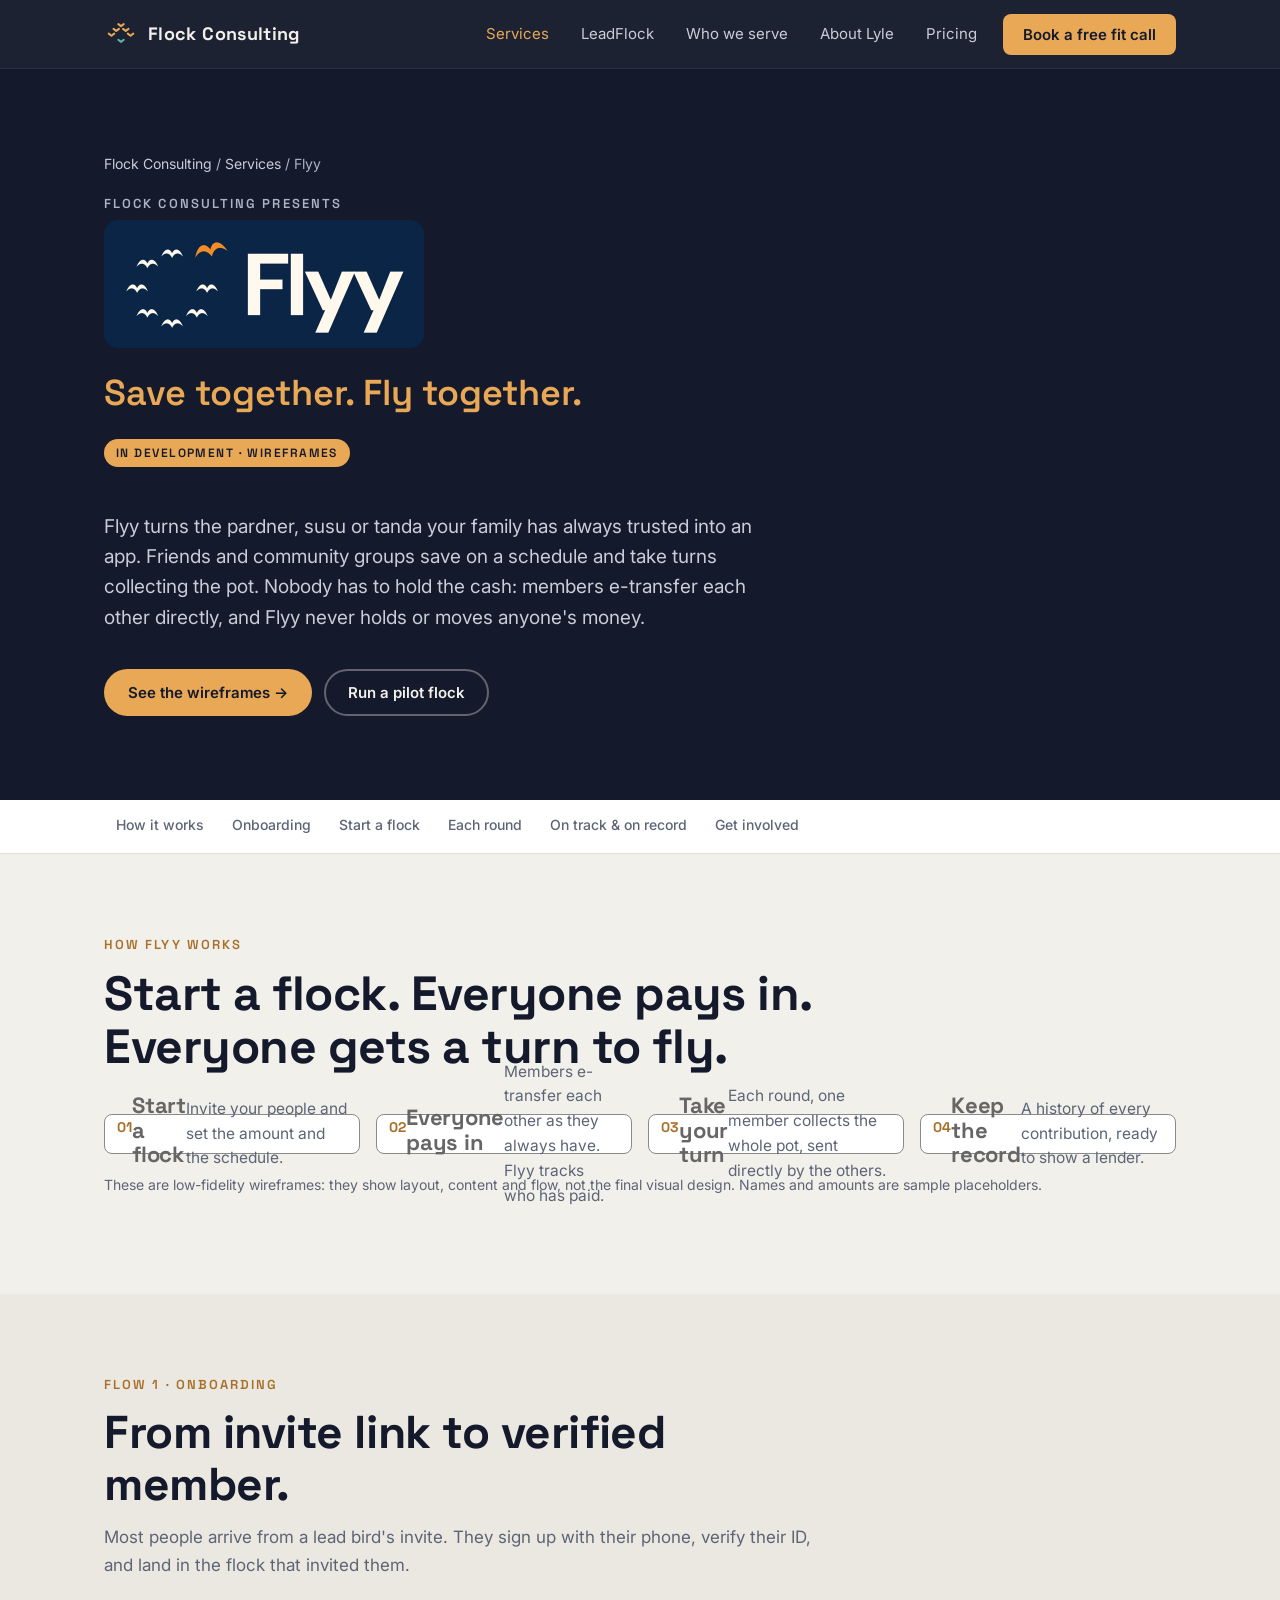
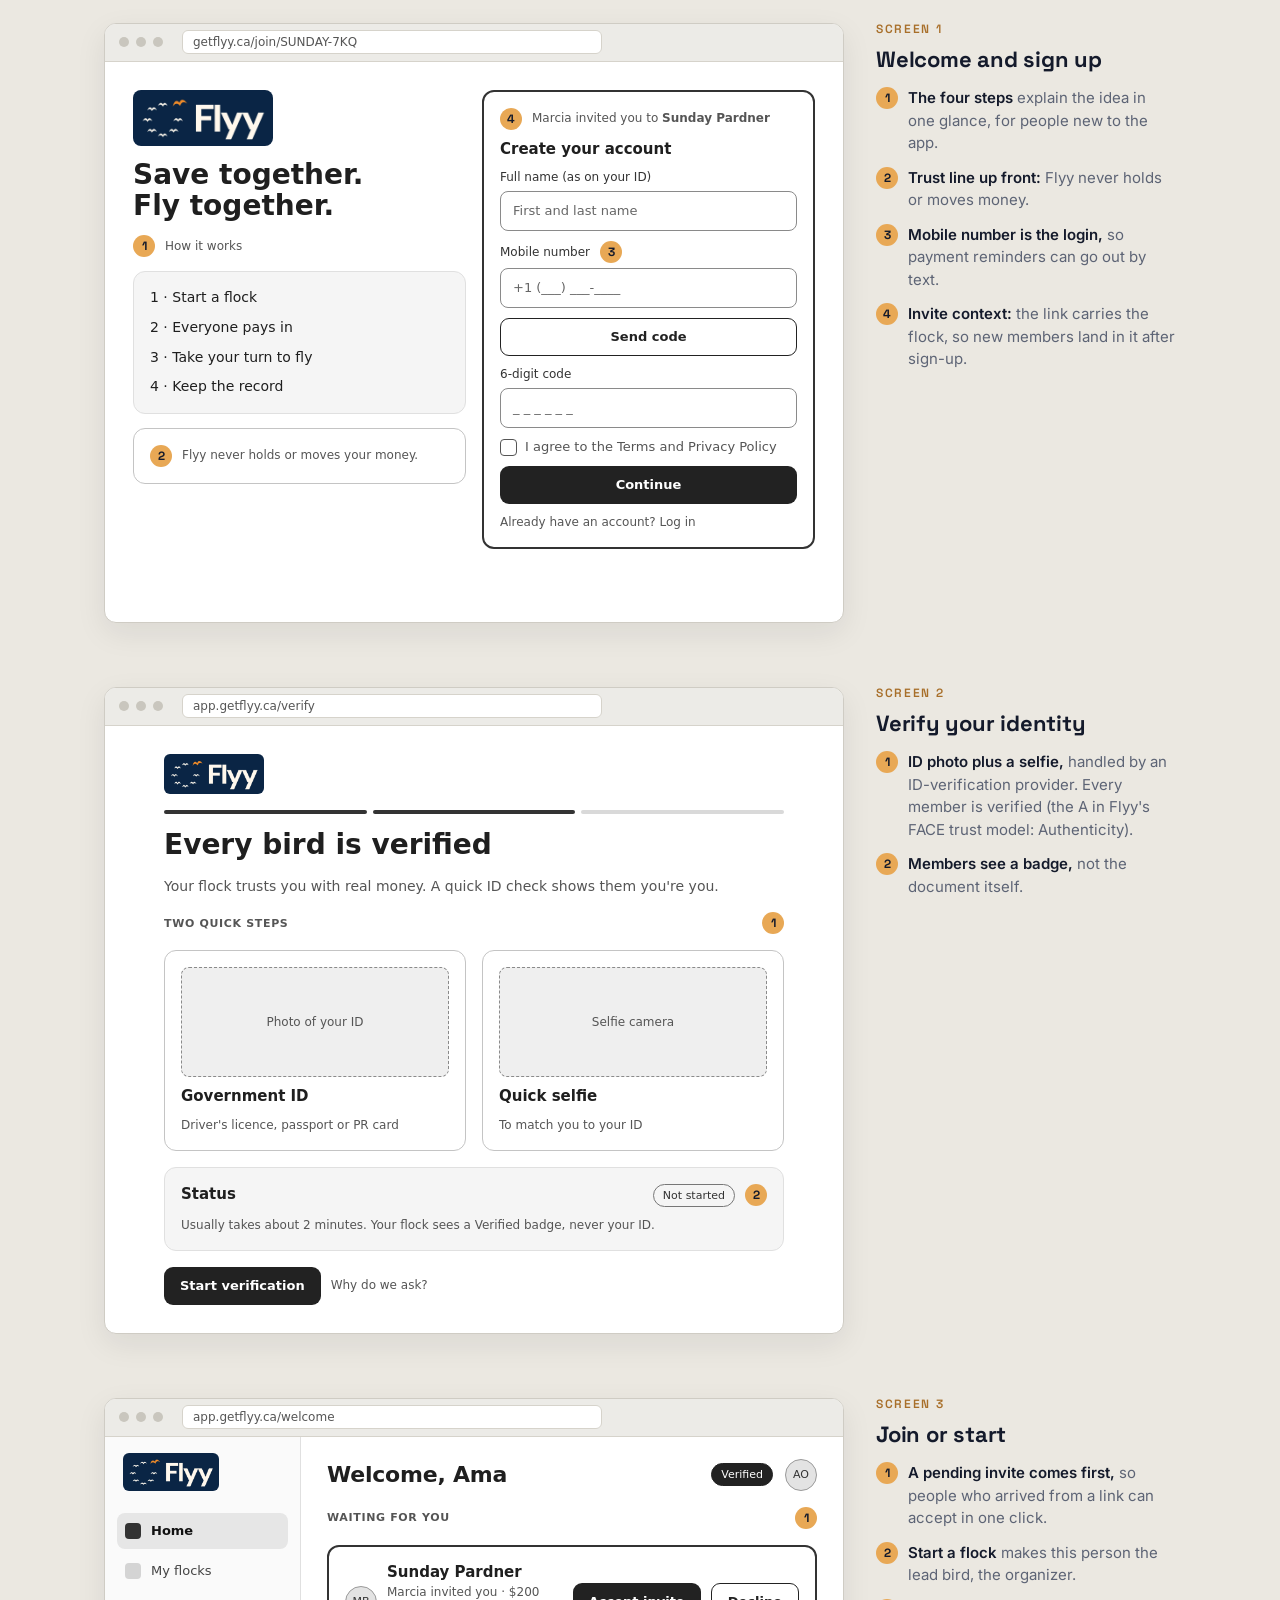
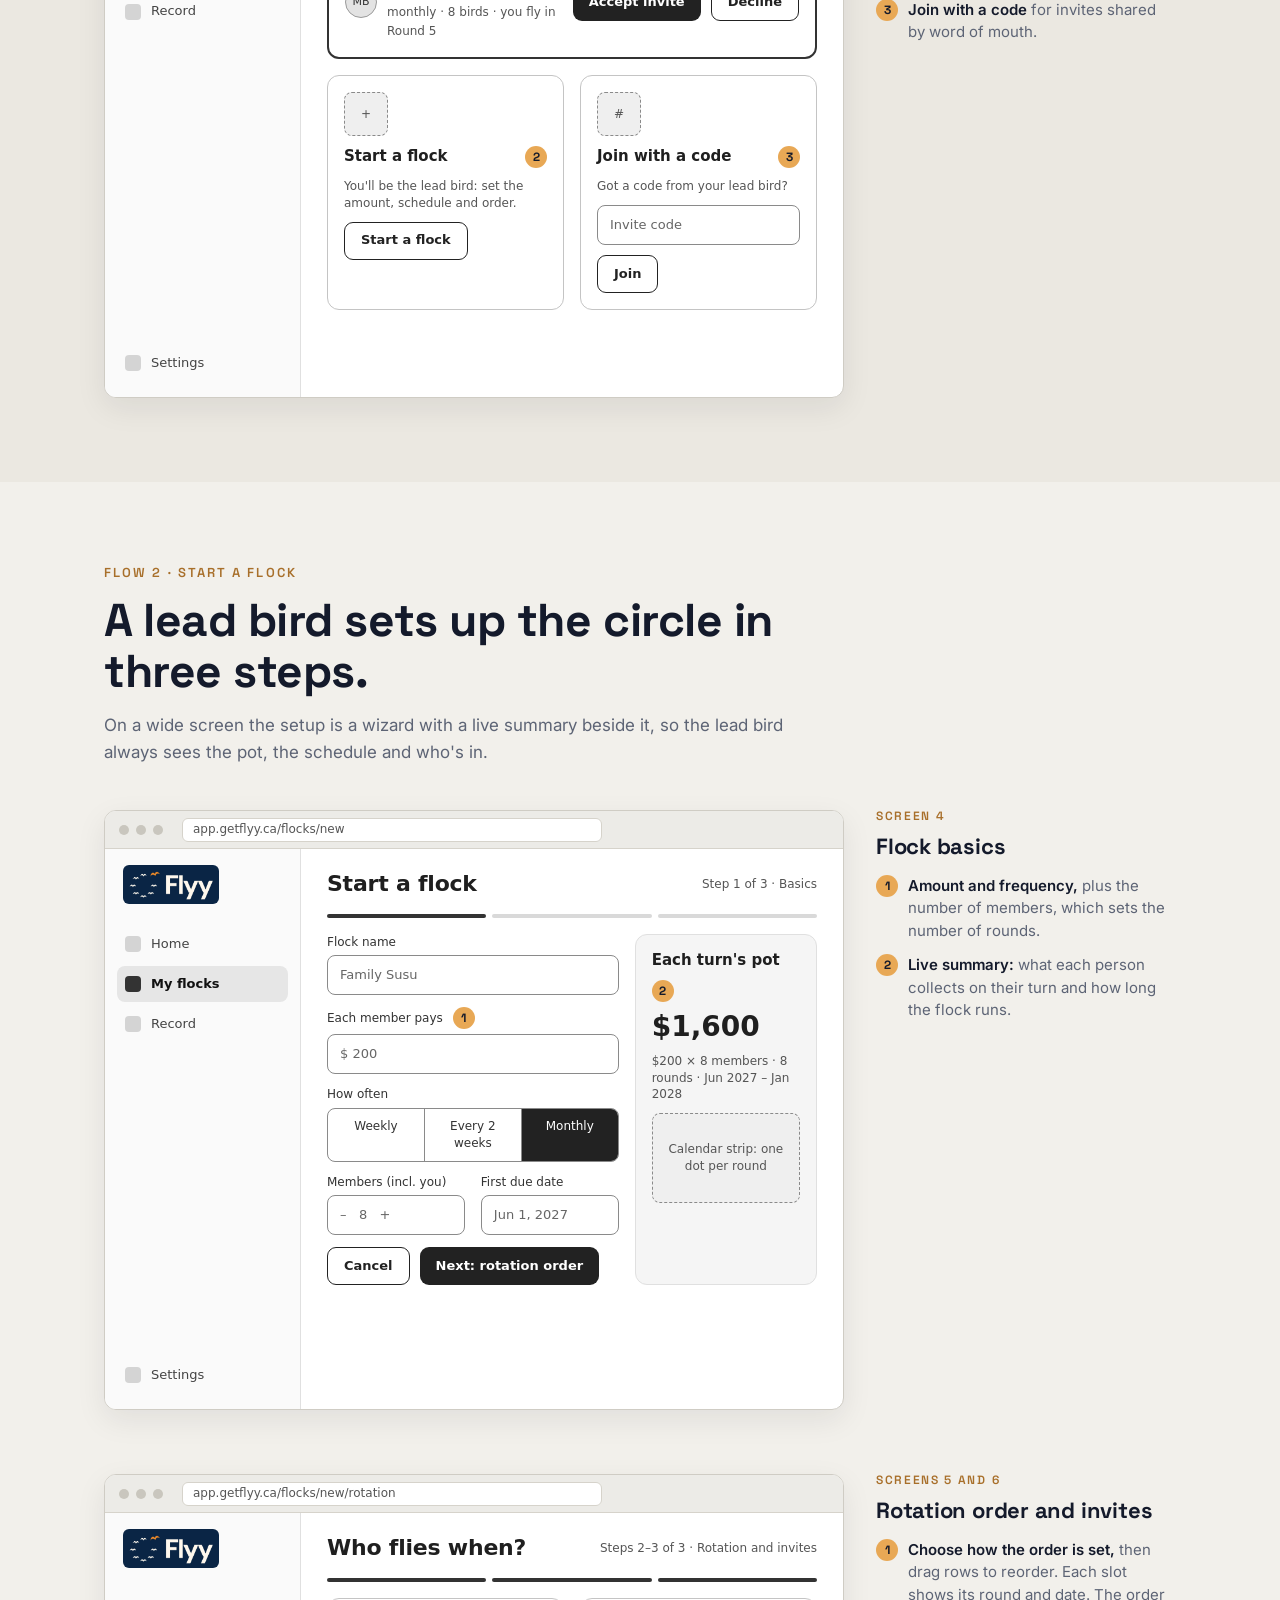
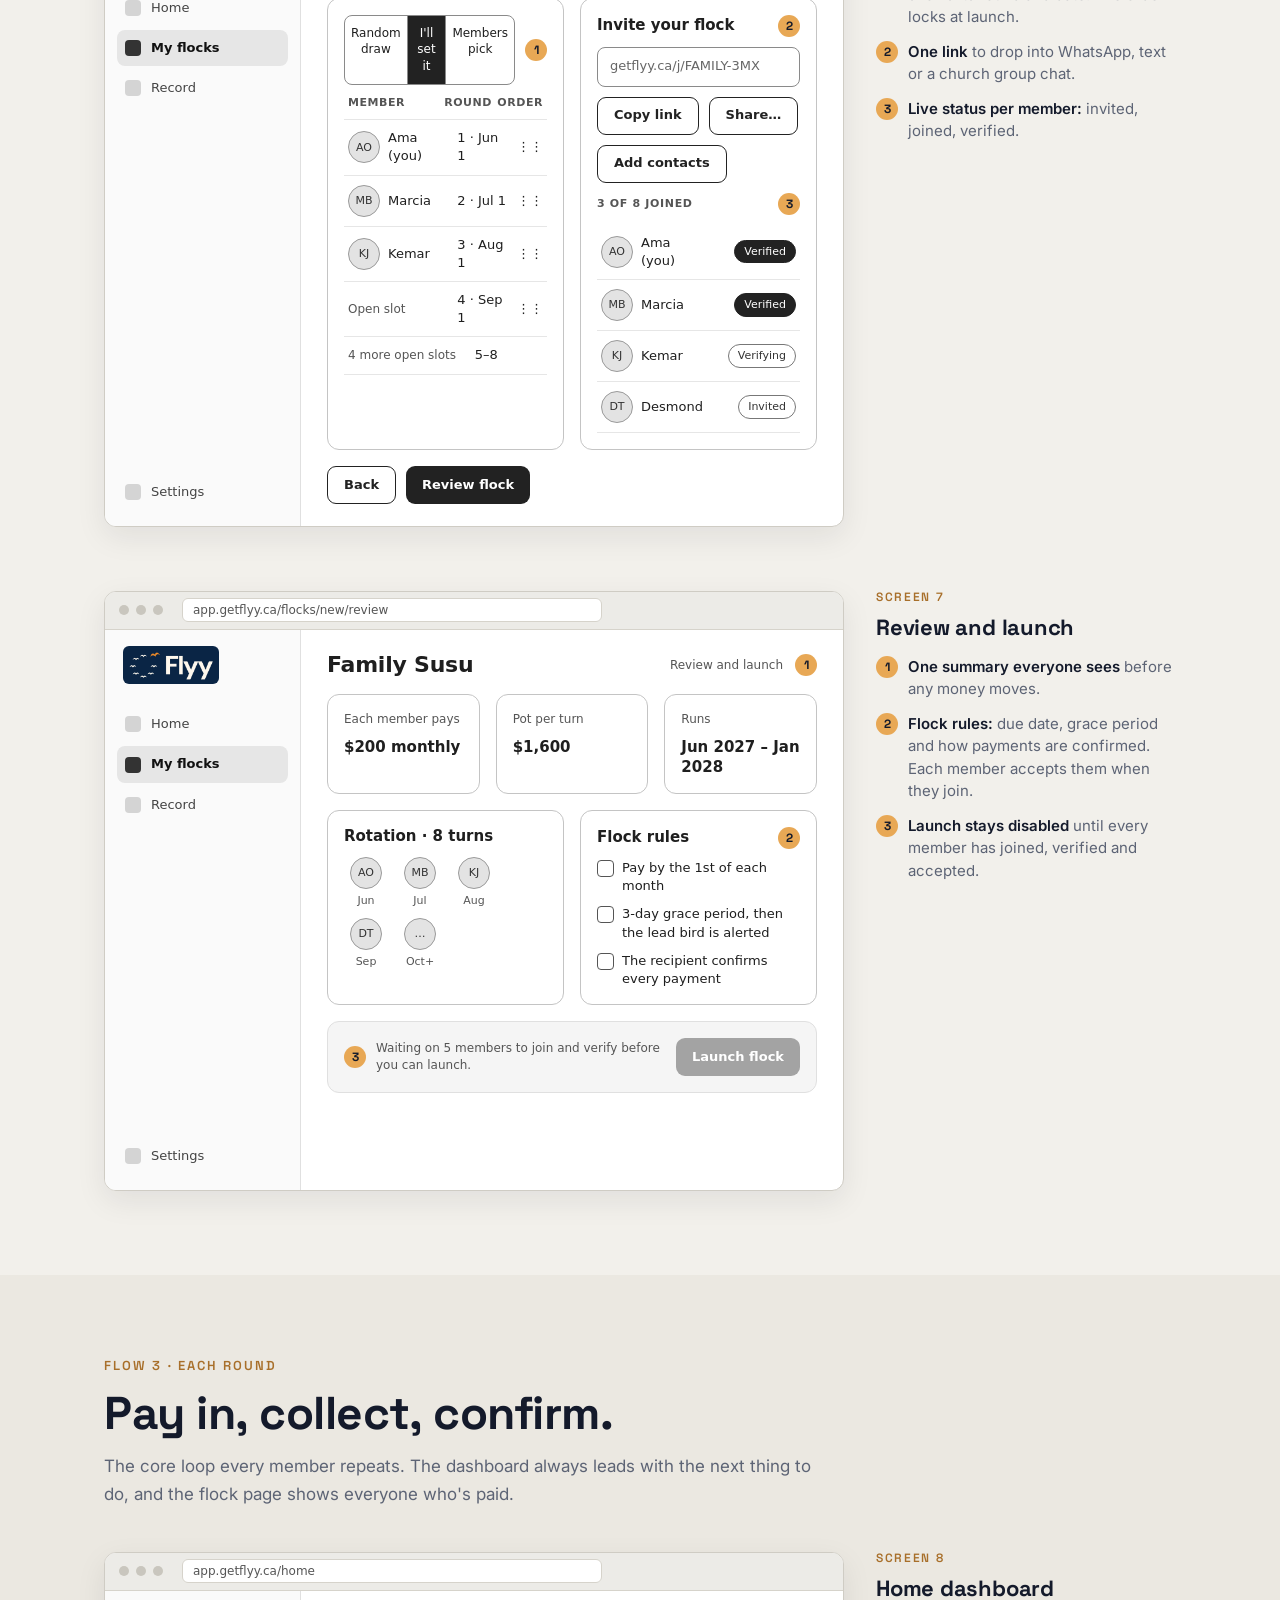
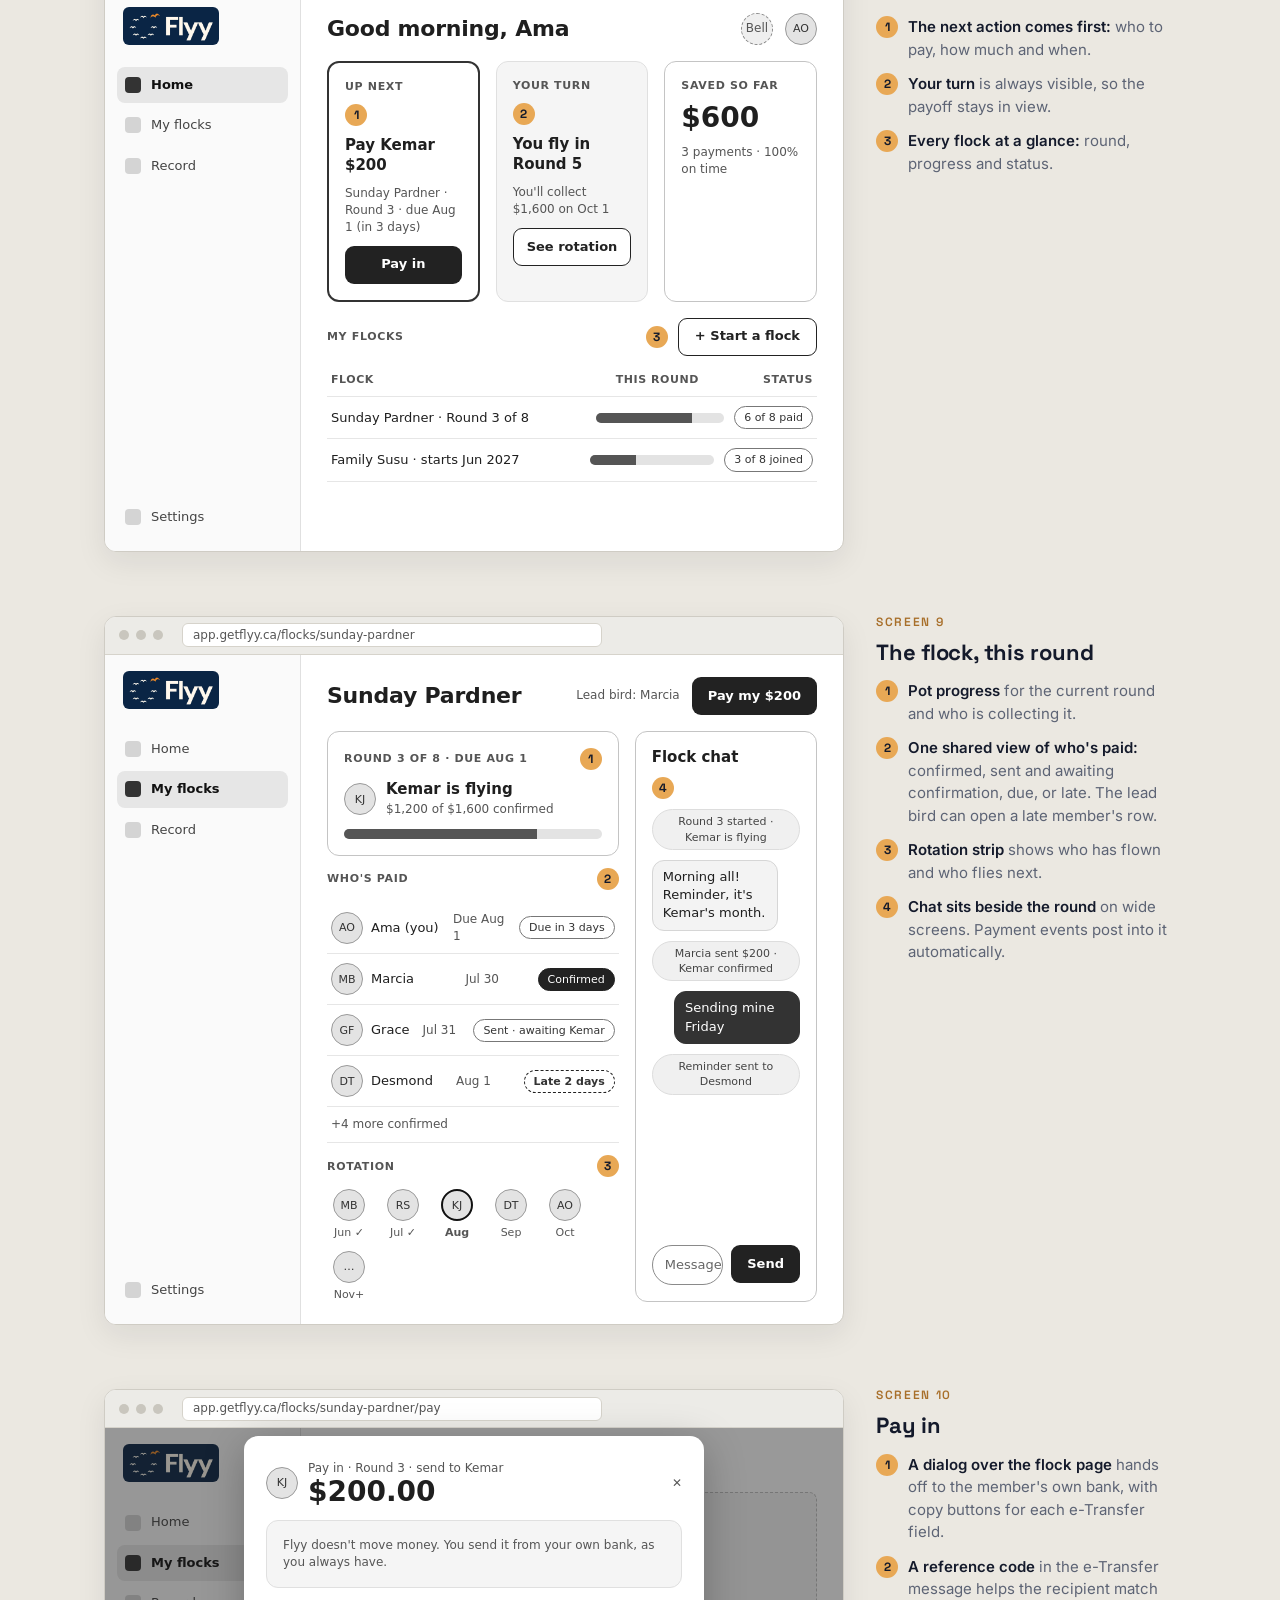
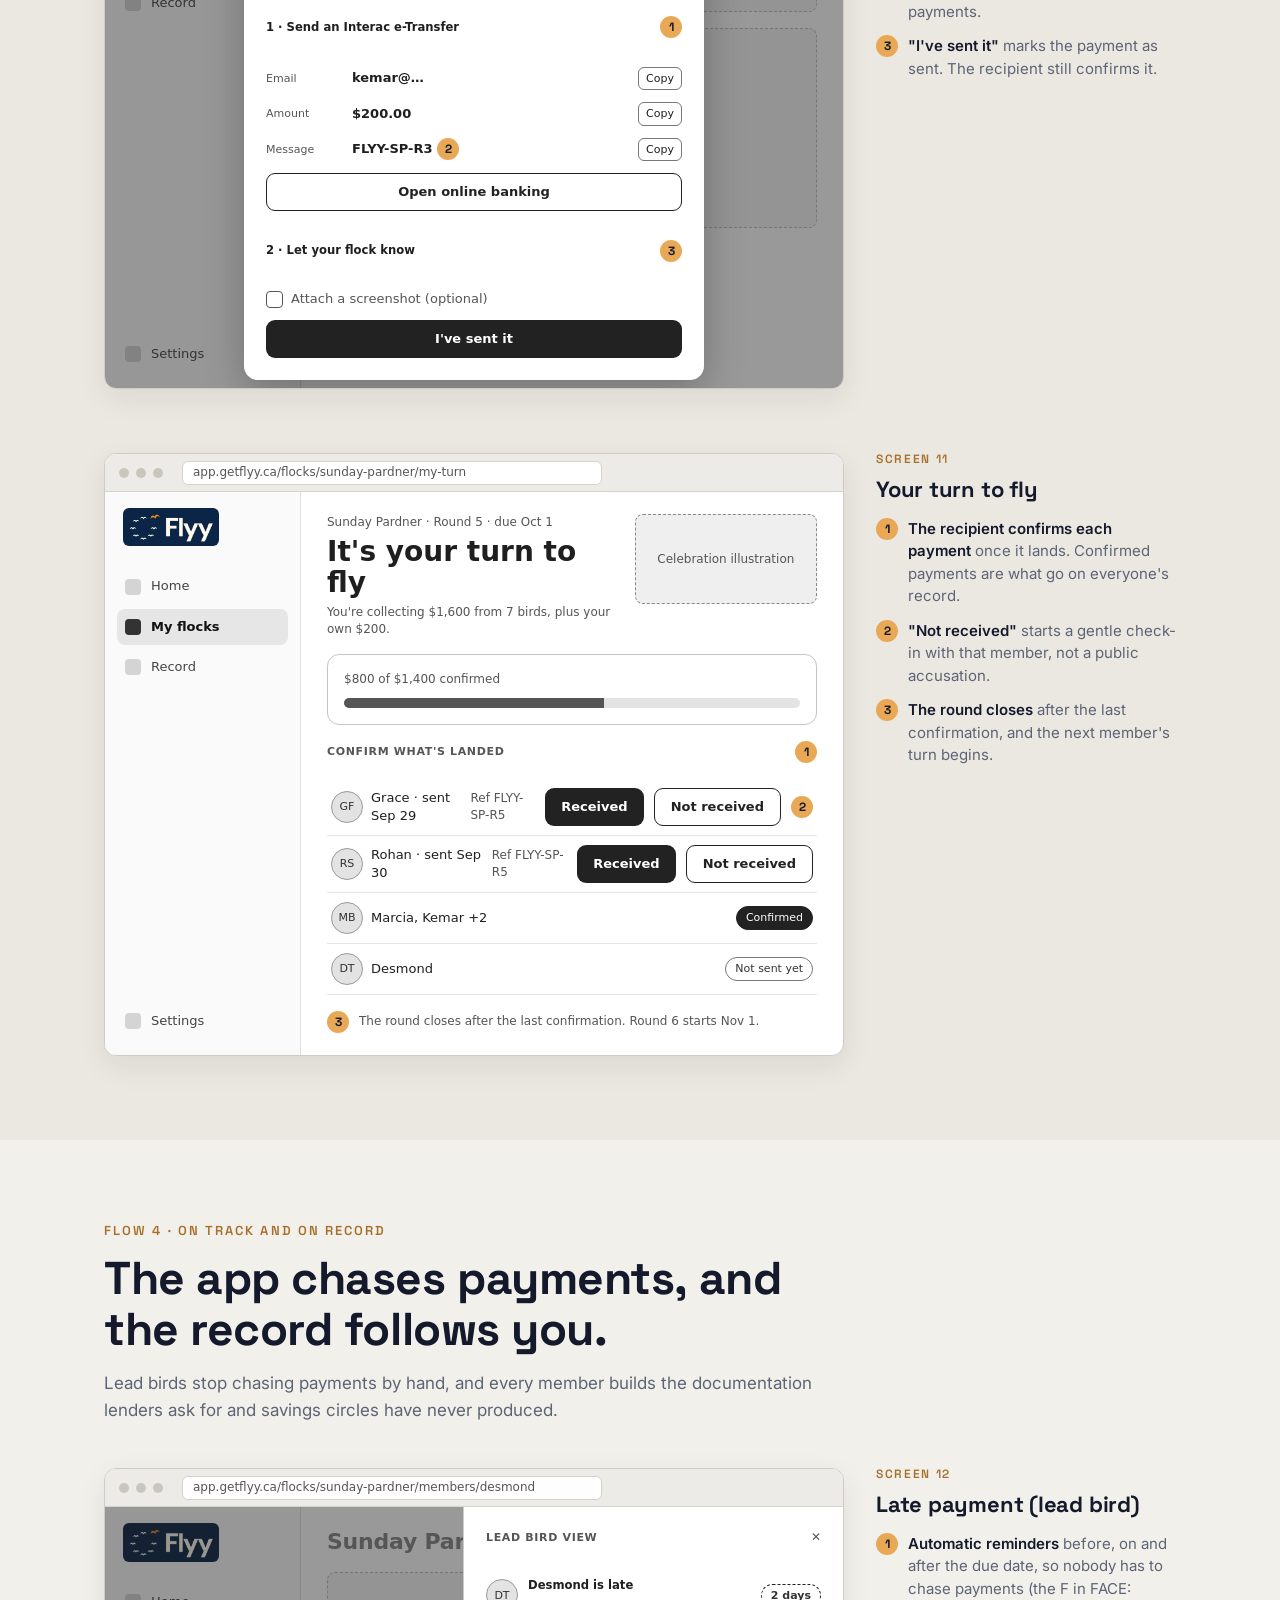
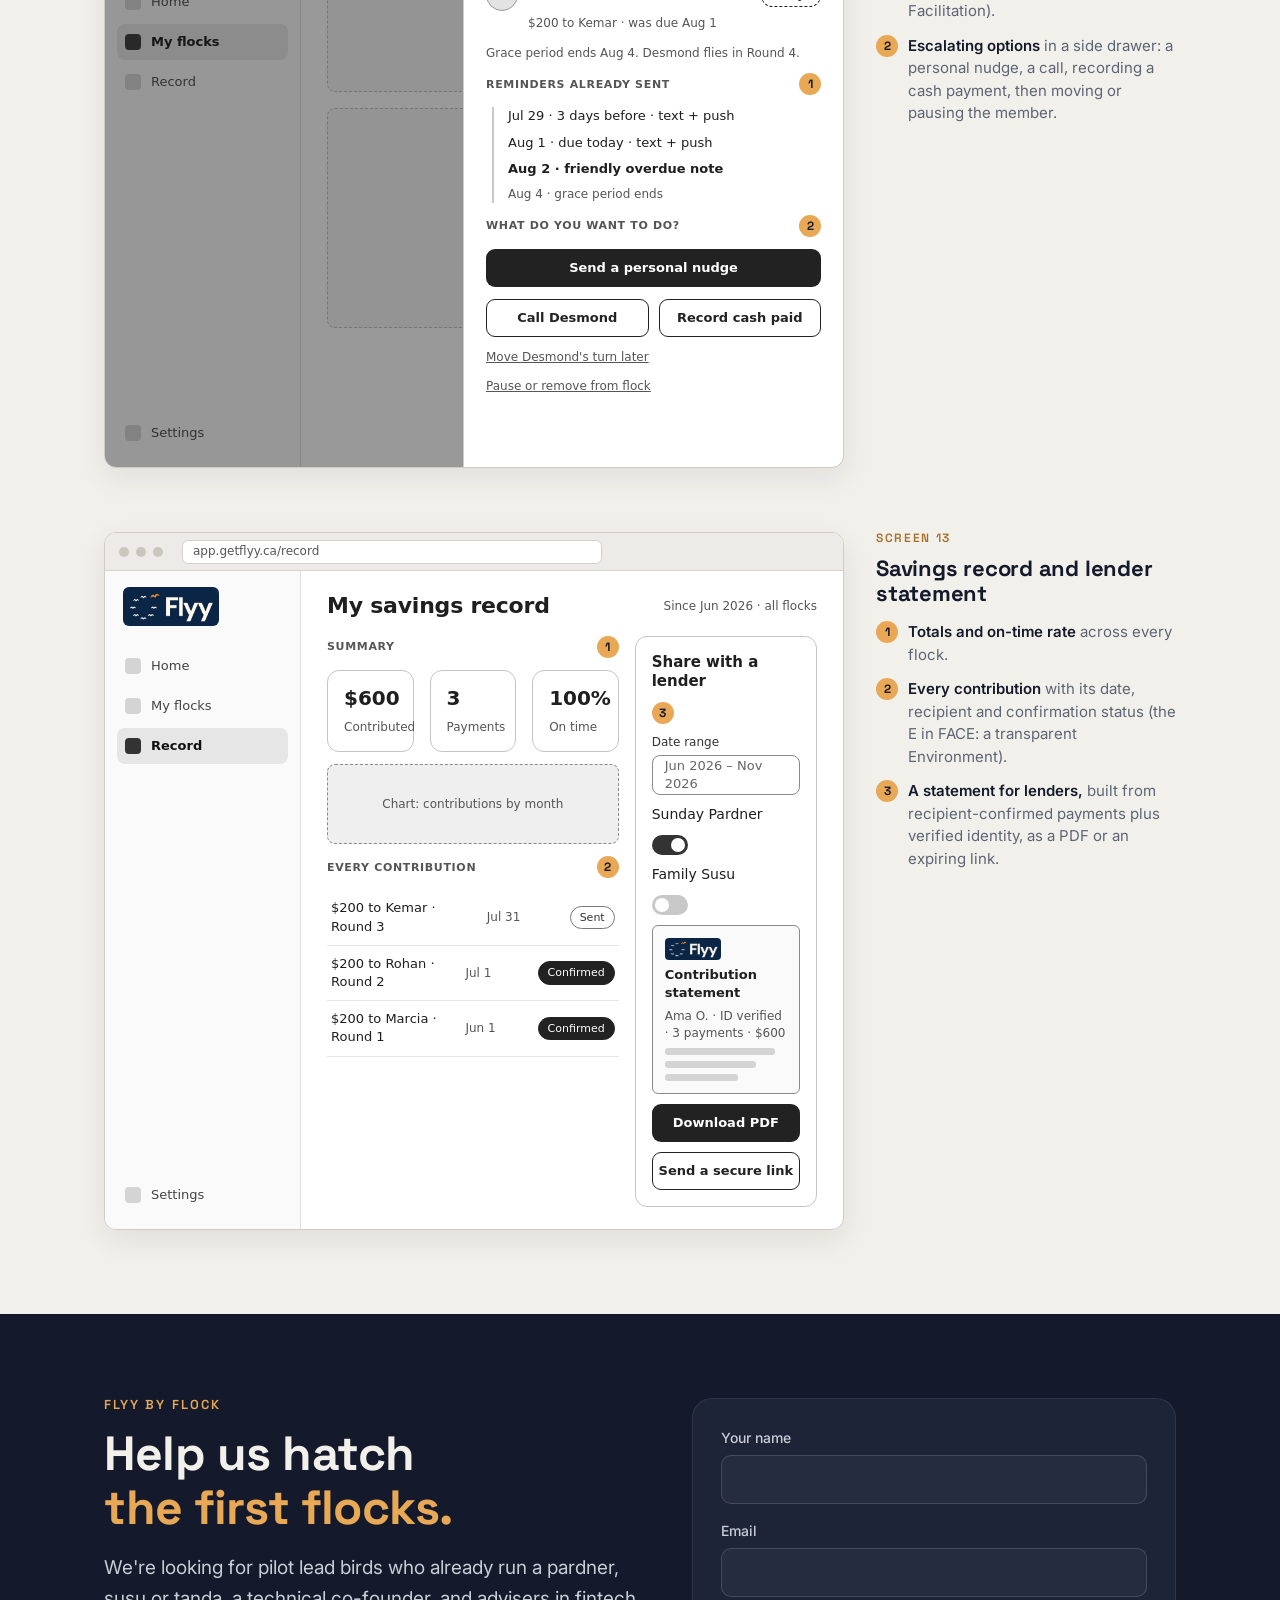
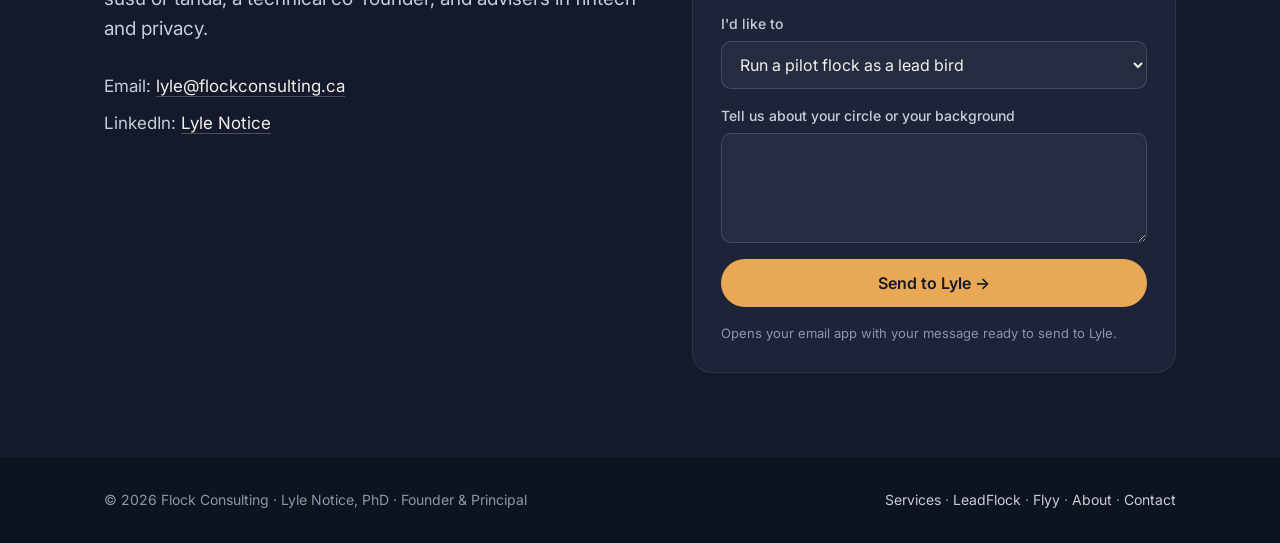
==== flyy.html @ f85ca098 "Add Flyy app wireframes page under Services New flyy.html shows low-fidelity web app wireframes for " ====
<!doctype html>
<html lang="en">
<head>
<meta charset="utf-8">
<meta name="viewport" content="width=device-width, initial-scale=1">
<title>Flyy app wireframes — Save together. Fly together. | Flock Consulting</title>
<meta name="description" content="Low-fidelity web app wireframes for Flyy, a Flock Consulting product in development that turns the pardner, susu or tanda your family already trusts into an app.">
<link rel="preconnect" href="https://fonts.googleapis.com">
<link rel="preconnect" href="https://fonts.gstatic.com" crossorigin>
<link href="https://fonts.googleapis.com/css2?family=Space+Grotesk:wght@500;600;700&family=Inter:wght@400;500;600&display=swap" rel="stylesheet">
<link rel="icon" href="data:image/svg+xml,%3Csvg xmlns='http://www.w3.org/2000/svg' viewBox='0 0 100 80'%3E%3Crect width='100' height='80' rx='14' fill='%23141a2b'/%3E%3Cg fill='none' stroke-width='7' stroke-linecap='round' stroke-linejoin='round'%3E%3Cg stroke='%23e8a855'%3E%3Cpath d='M44 14l6 5 6-5M32 27l6 5 6-5M56 27l6 5 6-5M20 40l6 5 6-5M68 40l6 5 6-5'/%3E%3C/g%3E%3Cpath stroke='%235bb5a8' d='M44 56l6 5 6-5'/%3E%3C/g%3E%3C/svg%3E">
<link rel="stylesheet" href="styles.css">
<link rel="stylesheet" href="flyy.css">
<style>html{scroll-padding-top:122px}</style>
</head>
<body class="lf">
<a class="skip" href="#main">Skip to content</a>

<svg width="0" height="0" style="position:absolute" aria-hidden="true">
  <symbol id="flock" viewBox="0 0 100 70">
    <g fill="none" stroke-width="6" stroke-linecap="round" stroke-linejoin="round">
      <path stroke="#e8a855" d="M42 6l8 6 8-6M28 20l8 6 8-6M56 20l8 6 8-6M14 34l8 6 8-6M70 34l8 6 8-6"/>
      <path stroke="#5bb5a8" d="M42 52l8 6 8-6"/>
    </g>
  </symbol>
</svg>

<header>
  <nav class="wrap nav" aria-label="Main">
    <a class="brand" href="index.html"><svg width="34" height="24"><use href="#flock"/></svg>Flock Consulting</a>
    <button class="menu-btn" aria-expanded="false" aria-controls="menu" aria-label="Open menu">
      <svg width="26" height="26" viewBox="0 0 24 24" fill="none" stroke="currentColor" stroke-width="2" stroke-linecap="round"><path d="M4 7h16M4 12h16M4 17h16"/></svg>
    </button>
    <ul id="menu">
      <li><a class="current" href="index.html#services">Services</a></li>
      <li><a href="leadflock.html">LeadFlock</a></li>
      <li><a href="index.html#who">Who we serve</a></li>
      <li><a href="index.html#about">About Lyle</a></li>
      <li><a href="index.html#start">Pricing</a></li>
      <li><a class="btn btn-amber" href="#contact">Book a free fit call</a></li>
    </ul>
  </nav>
</header>

<main id="main">
<!-- HERO -->
<section class="hero dark" id="top">
  <div class="wrap">
    <div class="crumb"><a href="index.html">Flock Consulting</a> / <a href="index.html#services">Services</a> / Flyy</div>
    <div class="presents">Flock Consulting presents</div>
    <h1><img class="flyy-logo" src="flyy-logo.png" width="640" height="256" alt="Flyy"></h1>
    <p class="sub">Save together. Fly together.</p>
    <span class="wip">In development · wireframes</span>
    <p class="lead">Flyy turns the pardner, susu or tanda your family has always trusted into an app. Friends and community groups save on a schedule and take turns collecting the pot. Nobody has to hold the cash: members e-transfer each other directly, and Flyy never holds or moves anyone's money.</p>
    <div class="ctas">
      <a class="btn btn-amber" href="#onboarding">See the wireframes →</a>
      <a class="btn btn-ghost" href="#contact">Run a pilot flock</a>
    </div>
  </div>
</section>

<nav class="subnav" aria-label="On this page">
  <ul>
    <li><a href="#how">How it works</a></li>
    <li><a href="#onboarding">Onboarding</a></li>
    <li><a href="#start-flock">Start a flock</a></li>
    <li><a href="#round">Each round</a></li>
    <li><a href="#record">On track &amp; on record</a></li>
    <li><a href="#contact">Get involved</a></li>
  </ul>
</nav>

<!-- HOW IT WORKS -->
<section id="how">
  <div class="wrap">
    <div class="eyebrow">How Flyy works</div>
    <h2>Start a flock. Everyone pays in. Everyone gets a turn to fly.</h2>
    <div class="steps4">
      <div class="step4 reveal"><div class="n">01</div><h3>Start a flock</h3><p>Invite your people and set the amount and the schedule.</p></div>
      <div class="step4 reveal"><div class="n">02</div><h3>Everyone pays in</h3><p>Members e-transfer each other as they always have. Flyy tracks who has paid.</p></div>
      <div class="step4 reveal"><div class="n">03</div><h3>Take your turn</h3><p>Each round, one member collects the whole pot, sent directly by the others.</p></div>
      <div class="step4 reveal"><div class="n">04</div><h3>Keep the record</h3><p>A history of every contribution, ready to show a lender.</p></div>
    </div>
    <p class="source">These are low-fidelity wireframes: they show layout, content and flow, not the final visual design. Names and amounts are sample placeholders.</p>
  </div>
</section>

<!-- 1 ONBOARDING -->
<section id="onboarding" class="alt">
  <div class="wrap">
    <div class="flow-intro"><div class="eyebrow">Flow 1 · Onboarding</div><h2>From invite link to verified member.</h2><p>Most people arrive from a lead bird's invite. They sign up with their phone, verify their ID, and land in the flock that invited them.</p></div>

    <figure class="shot">
      <div class="wf" role="img" aria-label="Wireframe: welcome and sign-up page">
        <div class="wf-bar"><i></i><i></i><i></i><span class="wf-url">getflyy.ca/join/SUNDAY-7KQ</span></div>
        <div class="solo">
          <div class="cols">
            <div style="display:flex;flex-direction:column;gap:14px">
              <img src="flyy-logo.png" width="140" height="56" alt="" style="width:140px;height:auto;border-radius:8px">
              <div class="big">Save together.<br>Fly together.</div>
              <div class="row"><span class="m">1</span><span class="s">How it works</span></div>
              <div class="box soft"><span>1 · Start a flock</span><span>2 · Everyone pays in</span><span>3 · Take your turn to fly</span><span>4 · Keep the record</span></div>
              <div class="row box" style="flex-direction:row"><span class="m">2</span><span class="s grow">Flyy never holds or moves your money.</span></div>
            </div>
            <div class="box strong">
              <div class="row"><span class="m">4</span><span class="s grow">Marcia invited you to <b>Sunday Pardner</b></span></div>
              <h5>Create your account</h5>
              <label class="fld">Full name (as on your ID)<span class="in">First and last name</span></label>
              <label class="fld"><span class="row">Mobile number <span class="m">3</span></span><span class="in">+1 (___) ___-____</span></label>
              <span class="b2">Send code</span>
              <label class="fld">6-digit code<span class="in">_ _ _ _ _ _</span></label>
              <span class="ck s">I agree to the Terms and Privacy Policy</span>
              <span class="b1">Continue</span>
              <span class="s">Already have an account? Log in</span>
            </div>
          </div>
        </div>
      </div>
      <figcaption>
        <span class="stag">Screen 1</span><h3>Welcome and sign up</h3>
        <ol>
          <li><span class="m">1</span><span><b>The four steps</b> explain the idea in one glance, for people new to the app.</span></li>
          <li><span class="m">2</span><span><b>Trust line up front:</b> Flyy never holds or moves money.</span></li>
          <li><span class="m">3</span><span><b>Mobile number is the login,</b> so payment reminders can go out by text.</span></li>
          <li><span class="m">4</span><span><b>Invite context:</b> the link carries the flock, so new members land in it after sign-up.</span></li>
        </ol>
      </figcaption>
    </figure>

    <figure class="shot">
      <div class="wf" role="img" aria-label="Wireframe: identity verification page">
        <div class="wf-bar"><i></i><i></i><i></i><span class="wf-url">app.getflyy.ca/verify</span></div>
        <div class="solo" style="display:flex;justify-content:center">
          <div style="width:100%;max-width:620px;display:flex;flex-direction:column;gap:16px">
            <img src="flyy-logo.png" width="100" height="40" alt="" style="width:100px;height:auto;border-radius:6px">
            <div class="wsteps"><i class="on"></i><i class="on"></i><i></i></div>
            <div class="big">Every bird is verified</div>
            <p class="s" style="margin:0;font-size:14px">Your flock trusts you with real money. A quick ID check shows them you're you.</p>
            <div class="row"><span class="lbl grow">Two quick steps</span><span class="m">1</span></div>
            <div class="cols">
              <div class="box"><div class="ph" style="height:110px">Photo of your ID</div><h5>Government ID</h5><span class="s">Driver's licence, passport or PR card</span></div>
              <div class="box"><div class="ph" style="height:110px">Selfie camera</div><h5>Quick selfie</h5><span class="s">To match you to your ID</span></div>
            </div>
            <div class="box soft"><div class="row"><h5 class="grow">Status</h5><span class="chip">Not started</span><span class="m">2</span></div><span class="s">Usually takes about 2 minutes. Your flock sees a Verified badge, never your ID.</span></div>
            <div class="row"><span class="b1">Start verification</span><span class="s">Why do we ask?</span></div>
          </div>
        </div>
      </div>
      <figcaption>
        <span class="stag">Screen 2</span><h3>Verify your identity</h3>
        <ol>
          <li><span class="m">1</span><span><b>ID photo plus a selfie,</b> handled by an ID-verification provider. Every member is verified (the A in Flyy's FACE trust model: Authenticity).</span></li>
          <li><span class="m">2</span><span><b>Members see a badge,</b> not the document itself.</span></li>
        </ol>
      </figcaption>
    </figure>

    <figure class="shot">
      <div class="wf" role="img" aria-label="Wireframe: join or start a flock page">
        <div class="wf-bar"><i></i><i></i><i></i><span class="wf-url">app.getflyy.ca/welcome</span></div>
        <div class="app">
          <div class="side"><img src="flyy-logo.png" width="96" height="38" alt=""><span class="on">Home</span><span>My flocks</span><span>Record</span><span class="sp"></span><span>Settings</span></div>
          <div class="main">
            <div class="top"><h4>Welcome, Ama</h4><span class="chip on">Verified</span><span class="av">AO</span></div>
            <div class="row"><span class="lbl grow">Waiting for you</span><span class="m">1</span></div>
            <div class="box strong"><div class="row"><span class="av">MB</span><div class="grow"><h5>Sunday Pardner</h5><span class="s">Marcia invited you · $200 monthly · 8 birds · you fly in Round 5</span></div><span class="b1">Accept invite</span><span class="b2">Decline</span></div></div>
            <div class="cols">
              <div class="box"><div class="row"><div class="ph" style="width:44px;height:44px">+</div><h5 class="grow">Start a flock</h5><span class="m">2</span></div><span class="s">You'll be the lead bird: set the amount, schedule and order.</span><span class="b2" style="align-self:flex-start">Start a flock</span></div>
              <div class="box"><div class="row"><div class="ph" style="width:44px;height:44px">#</div><h5 class="grow">Join with a code</h5><span class="m">3</span></div><span class="s">Got a code from your lead bird?</span><div class="row"><span class="in grow">Invite code</span><span class="b2">Join</span></div></div>
            </div>
          </div>
        </div>
      </div>
      <figcaption>
        <span class="stag">Screen 3</span><h3>Join or start</h3>
        <ol>
          <li><span class="m">1</span><span><b>A pending invite comes first,</b> so people who arrived from a link can accept in one click.</span></li>
          <li><span class="m">2</span><span><b>Start a flock</b> makes this person the lead bird, the organizer.</span></li>
          <li><span class="m">3</span><span><b>Join with a code</b> for invites shared by word of mouth.</span></li>
        </ol>
      </figcaption>
    </figure>
  </div>
</section>

<!-- 2 START A FLOCK -->
<section id="start-flock">
  <div class="wrap">
    <div class="flow-intro"><div class="eyebrow">Flow 2 · Start a flock</div><h2>A lead bird sets up the circle in three steps.</h2><p>On a wide screen the setup is a wizard with a live summary beside it, so the lead bird always sees the pot, the schedule and who's in.</p></div>

    <figure class="shot">
      <div class="wf" role="img" aria-label="Wireframe: create a flock, step 1 basics">
        <div class="wf-bar"><i></i><i></i><i></i><span class="wf-url">app.getflyy.ca/flocks/new</span></div>
        <div class="app">
          <div class="side"><img src="flyy-logo.png" width="96" height="38" alt=""><span>Home</span><span class="on">My flocks</span><span>Record</span><span class="sp"></span><span>Settings</span></div>
          <div class="main">
            <div class="top"><h4>Start a flock</h4><span class="s">Step 1 of 3 · Basics</span></div>
            <div class="wsteps"><i class="on"></i><i></i><i></i></div>
            <div class="cols wide">
              <div style="display:flex;flex-direction:column;gap:12px">
                <label class="fld">Flock name<span class="in">Family Susu</span></label>
                <label class="fld"><span class="row">Each member pays <span class="m">1</span></span><span class="in">$ 200</span></label>
                <div class="fld">How often<div class="seg"><span>Weekly</span><span>Every 2 weeks</span><span class="on">Monthly</span></div></div>
                <div class="cols"><div class="fld">Members (incl. you)<span class="in">–&nbsp;&nbsp;&nbsp;8&nbsp;&nbsp;&nbsp;+</span></div><label class="fld">First due date<span class="in">Jun 1, 2027</span></label></div>
                <div class="row"><span class="b2">Cancel</span><span class="b1">Next: rotation order</span></div>
              </div>
              <div class="box soft">
                <div class="row"><h5 class="grow">Each turn's pot</h5><span class="m">2</span></div>
                <div class="big">$1,600</div>
                <span class="s">$200 × 8 members · 8 rounds · Jun 2027 – Jan 2028</span>
                <div class="ph" style="height:90px">Calendar strip: one dot per round</div>
              </div>
            </div>
          </div>
        </div>
      </div>
      <figcaption>
        <span class="stag">Screen 4</span><h3>Flock basics</h3>
        <ol>
          <li><span class="m">1</span><span><b>Amount and frequency,</b> plus the number of members, which sets the number of rounds.</span></li>
          <li><span class="m">2</span><span><b>Live summary:</b> what each person collects on their turn and how long the flock runs.</span></li>
        </ol>
      </figcaption>
    </figure>

    <figure class="shot">
      <div class="wf" role="img" aria-label="Wireframe: rotation order and invites, steps 2 and 3">
        <div class="wf-bar"><i></i><i></i><i></i><span class="wf-url">app.getflyy.ca/flocks/new/rotation</span></div>
        <div class="app">
          <div class="side"><img src="flyy-logo.png" width="96" height="38" alt=""><span>Home</span><span class="on">My flocks</span><span>Record</span><span class="sp"></span><span>Settings</span></div>
          <div class="main">
            <div class="top"><h4>Who flies when?</h4><span class="s">Steps 2–3 of 3 · Rotation and invites</span></div>
            <div class="wsteps"><i class="on"></i><i class="on"></i><i class="on"></i></div>
            <div class="cols">
              <div class="box">
                <div class="row"><div class="seg grow"><span>Random draw</span><span class="on">I'll set it</span><span>Members pick</span></div><span class="m">1</span></div>
                <div class="tbl">
                  <div class="tr h"><span>Member</span><span>Round</span><span>Order</span></div>
                  <div class="tr"><span><span class="av">AO</span>Ama (you)</span><span>1 · Jun 1</span><span>⋮⋮</span></div>
                  <div class="tr"><span><span class="av">MB</span>Marcia</span><span>2 · Jul 1</span><span>⋮⋮</span></div>
                  <div class="tr"><span><span class="av">KJ</span>Kemar</span><span>3 · Aug 1</span><span>⋮⋮</span></div>
                  <div class="tr"><span class="s">Open slot</span><span>4 · Sep 1</span><span>⋮⋮</span></div>
                  <div class="tr"><span class="s">4 more open slots</span><span>5–8</span><span></span></div>
                </div>
              </div>
              <div class="box">
                <div class="row"><h5 class="grow">Invite your flock</h5><span class="m">2</span></div>
                <span class="in">getflyy.ca/j/FAMILY-3MX</span>
                <div class="row"><span class="b2">Copy link</span><span class="b2">Share…</span><span class="b2">Add contacts</span></div>
                <div class="row"><span class="lbl grow">3 of 8 joined</span><span class="m">3</span></div>
                <div class="tbl">
                  <div class="tr"><span><span class="av">AO</span>Ama (you)</span><span></span><span class="chip on">Verified</span></div>
                  <div class="tr"><span><span class="av">MB</span>Marcia</span><span></span><span class="chip on">Verified</span></div>
                  <div class="tr"><span><span class="av">KJ</span>Kemar</span><span></span><span class="chip">Verifying</span></div>
                  <div class="tr"><span><span class="av">DT</span>Desmond</span><span></span><span class="chip">Invited</span></div>
                </div>
              </div>
            </div>
            <div class="row"><span class="b2">Back</span><span class="b1">Review flock</span></div>
          </div>
        </div>
      </div>
      <figcaption>
        <span class="stag">Screens 5 and 6</span><h3>Rotation order and invites</h3>
        <ol>
          <li><span class="m">1</span><span><b>Choose how the order is set,</b> then drag rows to reorder. Each slot shows its round and date. The order locks at launch.</span></li>
          <li><span class="m">2</span><span><b>One link</b> to drop into WhatsApp, text or a church group chat.</span></li>
          <li><span class="m">3</span><span><b>Live status per member:</b> invited, joined, verified.</span></li>
        </ol>
      </figcaption>
    </figure>

    <figure class="shot">
      <div class="wf" role="img" aria-label="Wireframe: review and launch the flock">
        <div class="wf-bar"><i></i><i></i><i></i><span class="wf-url">app.getflyy.ca/flocks/new/review</span></div>
        <div class="app">
          <div class="side"><img src="flyy-logo.png" width="96" height="38" alt=""><span>Home</span><span class="on">My flocks</span><span>Record</span><span class="sp"></span><span>Settings</span></div>
          <div class="main">
            <div class="top"><h4>Family Susu</h4><span class="s">Review and launch</span><span class="m">1</span></div>
            <div class="cols c3">
              <div class="box"><span class="s">Each member pays</span><h5>$200 monthly</h5></div>
              <div class="box"><span class="s">Pot per turn</span><h5>$1,600</h5></div>
              <div class="box"><span class="s">Runs</span><h5>Jun 2027 – Jan 2028</h5></div>
            </div>
            <div class="cols">
              <div class="box"><h5>Rotation · 8 turns</h5><div class="strip"><span><span class="av">AO</span>Jun</span><span><span class="av">MB</span>Jul</span><span><span class="av">KJ</span>Aug</span><span><span class="av">DT</span>Sep</span><span><span class="av">…</span>Oct+</span></div></div>
              <div class="box"><div class="row"><h5 class="grow">Flock rules</h5><span class="m">2</span></div><span class="ck">Pay by the 1st of each month</span><span class="ck">3-day grace period, then the lead bird is alerted</span><span class="ck">The recipient confirms every payment</span></div>
            </div>
            <div class="row box soft" style="flex-direction:row"><span class="m">3</span><span class="s grow">Waiting on 5 members to join and verify before you can launch.</span><span class="b1 off">Launch flock</span></div>
          </div>
        </div>
      </div>
      <figcaption>
        <span class="stag">Screen 7</span><h3>Review and launch</h3>
        <ol>
          <li><span class="m">1</span><span><b>One summary everyone sees</b> before any money moves.</span></li>
          <li><span class="m">2</span><span><b>Flock rules:</b> due date, grace period and how payments are confirmed. Each member accepts them when they join.</span></li>
          <li><span class="m">3</span><span><b>Launch stays disabled</b> until every member has joined, verified and accepted.</span></li>
        </ol>
      </figcaption>
    </figure>
  </div>
</section>

<!-- 3 EACH ROUND -->
<section id="round" class="alt">
  <div class="wrap">
    <div class="flow-intro"><div class="eyebrow">Flow 3 · Each round</div><h2>Pay in, collect, confirm.</h2><p>The core loop every member repeats. The dashboard always leads with the next thing to do, and the flock page shows everyone who's paid.</p></div>

    <figure class="shot">
      <div class="wf" role="img" aria-label="Wireframe: home dashboard">
        <div class="wf-bar"><i></i><i></i><i></i><span class="wf-url">app.getflyy.ca/home</span></div>
        <div class="app">
          <div class="side"><img src="flyy-logo.png" width="96" height="38" alt=""><span class="on">Home</span><span>My flocks</span><span>Record</span><span class="sp"></span><span>Settings</span></div>
          <div class="main">
            <div class="top"><h4>Good morning, Ama</h4><div class="ph" style="width:32px;height:32px;border-radius:50%;padding:0">Bell</div><span class="av">AO</span></div>
            <div class="cols c3">
              <div class="box strong"><div class="row"><span class="lbl grow">Up next</span><span class="m">1</span></div><h5>Pay Kemar $200</h5><span class="s">Sunday Pardner · Round 3 · due Aug 1 (in 3 days)</span><span class="b1">Pay in</span></div>
              <div class="box soft"><div class="row"><span class="lbl grow">Your turn</span><span class="m">2</span></div><h5>You fly in Round 5</h5><span class="s">You'll collect $1,600 on Oct 1</span><span class="b2">See rotation</span></div>
              <div class="box"><span class="lbl">Saved so far</span><div class="big">$600</div><span class="s">3 payments · 100% on time</span></div>
            </div>
            <div class="row"><span class="lbl grow">My flocks</span><span class="m">3</span><span class="b2">+ Start a flock</span></div>
            <div class="tbl">
              <div class="tr h"><span>Flock</span><span>This round</span><span>Status</span></div>
              <div class="tr"><span>Sunday Pardner · Round 3 of 8</span><span><span class="meter" style="display:block"><i style="width:75%"></i></span></span><span class="chip">6 of 8 paid</span></div>
              <div class="tr"><span>Family Susu · starts Jun 2027</span><span><span class="meter" style="display:block"><i style="width:37%"></i></span></span><span class="chip">3 of 8 joined</span></div>
            </div>
          </div>
        </div>
      </div>
      <figcaption>
        <span class="stag">Screen 8</span><h3>Home dashboard</h3>
        <ol>
          <li><span class="m">1</span><span><b>The next action comes first:</b> who to pay, how much and when.</span></li>
          <li><span class="m">2</span><span><b>Your turn</b> is always visible, so the payoff stays in view.</span></li>
          <li><span class="m">3</span><span><b>Every flock at a glance:</b> round, progress and status.</span></li>
        </ol>
      </figcaption>
    </figure>

    <figure class="shot">
      <div class="wf" role="img" aria-label="Wireframe: flock round page with who has paid and group chat">
        <div class="wf-bar"><i></i><i></i><i></i><span class="wf-url">app.getflyy.ca/flocks/sunday-pardner</span></div>
        <div class="app">
          <div class="side"><img src="flyy-logo.png" width="96" height="38" alt=""><span>Home</span><span class="on">My flocks</span><span>Record</span><span class="sp"></span><span>Settings</span></div>
          <div class="main">
            <div class="top"><h4>Sunday Pardner</h4><span class="s">Lead bird: Marcia</span><span class="b1">Pay my $200</span></div>
            <div class="cols wide">
              <div style="display:flex;flex-direction:column;gap:12px;min-width:0">
                <div class="box"><div class="row"><span class="lbl grow">Round 3 of 8 · due Aug 1</span><span class="m">1</span></div><div class="row"><span class="av">KJ</span><div class="grow"><h5>Kemar is flying</h5><span class="s">$1,200 of $1,600 confirmed</span></div></div><div class="meter"><i style="width:75%"></i></div></div>
                <div class="row"><span class="lbl grow">Who's paid</span><span class="m">2</span></div>
                <div class="tbl">
                  <div class="tr"><span><span class="av">AO</span>Ama (you)</span><span class="s">Due Aug 1</span><span class="chip">Due in 3 days</span></div>
                  <div class="tr"><span><span class="av">MB</span>Marcia</span><span class="s">Jul 30</span><span class="chip on">Confirmed</span></div>
                  <div class="tr"><span><span class="av">GF</span>Grace</span><span class="s">Jul 31</span><span class="chip">Sent · awaiting Kemar</span></div>
                  <div class="tr"><span><span class="av">DT</span>Desmond</span><span class="s">Aug 1</span><span class="chip late">Late 2 days</span></div>
                  <div class="tr"><span class="s">+4 more confirmed</span><span></span><span></span></div>
                </div>
                <div class="row"><span class="lbl grow">Rotation</span><span class="m">3</span></div>
                <div class="strip"><span><span class="av">MB</span>Jun ✓</span><span><span class="av">RS</span>Jul ✓</span><span class="now"><span class="av">KJ</span><b>Aug</b></span><span><span class="av">DT</span>Sep</span><span><span class="av">AO</span>Oct</span><span><span class="av">…</span>Nov+</span></div>
              </div>
              <div class="box" style="min-height:360px">
                <div class="row"><h5 class="grow">Flock chat</h5><span class="m">4</span></div>
                <span class="sys">Round 3 started · Kemar is flying</span>
                <span class="bub">Morning all! Reminder, it's Kemar's month.</span>
                <span class="sys">Marcia sent $200 · Kemar confirmed</span>
                <span class="bub me">Sending mine Friday</span>
                <span class="sys">Reminder sent to Desmond</span>
                <div class="compose"><span class="in">Message the flock</span><span class="b1">Send</span></div>
              </div>
            </div>
          </div>
        </div>
      </div>
      <figcaption>
        <span class="stag">Screen 9</span><h3>The flock, this round</h3>
        <ol>
          <li><span class="m">1</span><span><b>Pot progress</b> for the current round and who is collecting it.</span></li>
          <li><span class="m">2</span><span><b>One shared view of who's paid:</b> confirmed, sent and awaiting confirmation, due, or late. The lead bird can open a late member's row.</span></li>
          <li><span class="m">3</span><span><b>Rotation strip</b> shows who has flown and who flies next.</span></li>
          <li><span class="m">4</span><span><b>Chat sits beside the round</b> on wide screens. Payment events post into it automatically.</span></li>
        </ol>
      </figcaption>
    </figure>

    <figure class="shot">
      <div class="wf" role="img" aria-label="Wireframe: pay in dialog over the flock page">
        <div class="wf-bar"><i></i><i></i><i></i><span class="wf-url">app.getflyy.ca/flocks/sunday-pardner/pay</span></div>
        <div class="app overlay">
          <div class="side"><img src="flyy-logo.png" width="96" height="38" alt=""><span>Home</span><span class="on">My flocks</span><span>Record</span><span class="sp"></span><span>Settings</span></div>
          <div class="main ghost"><div class="top"><h4>Sunday Pardner</h4></div><div class="ph" style="height:120px">Round progress</div><div class="ph" style="height:200px">Who's paid</div></div>
          <div class="dim">
            <div class="dlg">
              <div class="row"><span class="av">KJ</span><div class="grow"><span class="s">Pay in · Round 3 · send to Kemar</span><div class="big">$200.00</div></div><span class="s">✕</span></div>
              <span class="s box soft">Flyy doesn't move money. You send it from your own bank, as you always have.</span>
              <div class="row"><h5 class="grow">1 · Send an Interac e-Transfer</h5><span class="m">1</span></div>
              <div class="cp"><span>Email</span><b>kemar@…</b><em>Copy</em></div>
              <div class="cp"><span>Amount</span><b>$200.00</b><em>Copy</em></div>
              <div class="cp"><span>Message</span><b>FLYY-SP-R3 <span class="m">2</span></b><em>Copy</em></div>
              <span class="b2">Open online banking</span>
              <div class="row"><h5 class="grow">2 · Let your flock know</h5><span class="m">3</span></div>
              <span class="ck s">Attach a screenshot (optional)</span>
              <span class="b1">I've sent it</span>
            </div>
          </div>
        </div>
      </div>
      <figcaption>
        <span class="stag">Screen 10</span><h3>Pay in</h3>
        <ol>
          <li><span class="m">1</span><span><b>A dialog over the flock page</b> hands off to the member's own bank, with copy buttons for each e-Transfer field.</span></li>
          <li><span class="m">2</span><span><b>A reference code</b> in the e-Transfer message helps the recipient match payments.</span></li>
          <li><span class="m">3</span><span><b>"I've sent it"</b> marks the payment as sent. The recipient still confirms it.</span></li>
        </ol>
      </figcaption>
    </figure>

    <figure class="shot">
      <div class="wf" role="img" aria-label="Wireframe: your turn to fly, confirm incoming payments">
        <div class="wf-bar"><i></i><i></i><i></i><span class="wf-url">app.getflyy.ca/flocks/sunday-pardner/my-turn</span></div>
        <div class="app">
          <div class="side"><img src="flyy-logo.png" width="96" height="38" alt=""><span>Home</span><span class="on">My flocks</span><span>Record</span><span class="sp"></span><span>Settings</span></div>
          <div class="main">
            <div class="cols wide">
              <div style="display:flex;flex-direction:column;gap:6px"><span class="s">Sunday Pardner · Round 5 · due Oct 1</span><div class="big">It's your turn to fly</div><span class="s">You're collecting $1,600 from 7 birds, plus your own $200.</span></div>
              <div class="ph" style="height:90px">Celebration illustration</div>
            </div>
            <div class="box"><div class="row"><span class="grow s">$800 of $1,400 confirmed</span></div><div class="meter"><i style="width:57%"></i></div></div>
            <div class="row"><span class="lbl grow">Confirm what's landed</span><span class="m">1</span></div>
            <div class="tbl">
              <div class="tr"><span><span class="av">GF</span>Grace · sent Sep 29</span><span class="s">Ref FLYY-SP-R5</span><span class="row"><span class="b1">Received</span><span class="b2">Not received</span><span class="m">2</span></span></div>
              <div class="tr"><span><span class="av">RS</span>Rohan · sent Sep 30</span><span class="s">Ref FLYY-SP-R5</span><span class="row"><span class="b1">Received</span><span class="b2">Not received</span></span></div>
              <div class="tr"><span><span class="av">MB</span>Marcia, Kemar +2</span><span></span><span class="chip on">Confirmed</span></div>
              <div class="tr"><span><span class="av">DT</span>Desmond</span><span></span><span class="chip">Not sent yet</span></div>
            </div>
            <div class="row"><span class="m">3</span><span class="s">The round closes after the last confirmation. Round 6 starts Nov 1.</span></div>
          </div>
        </div>
      </div>
      <figcaption>
        <span class="stag">Screen 11</span><h3>Your turn to fly</h3>
        <ol>
          <li><span class="m">1</span><span><b>The recipient confirms each payment</b> once it lands. Confirmed payments are what go on everyone's record.</span></li>
          <li><span class="m">2</span><span><b>"Not received"</b> starts a gentle check-in with that member, not a public accusation.</span></li>
          <li><span class="m">3</span><span><b>The round closes</b> after the last confirmation, and the next member's turn begins.</span></li>
        </ol>
      </figcaption>
    </figure>
  </div>
</section>

<!-- 4 ON TRACK AND ON RECORD -->
<section id="record">
  <div class="wrap">
    <div class="flow-intro"><div class="eyebrow">Flow 4 · On track and on record</div><h2>The app chases payments, and the record follows you.</h2><p>Lead birds stop chasing payments by hand, and every member builds the documentation lenders ask for and savings circles have never produced.</p></div>

    <figure class="shot">
      <div class="wf" role="img" aria-label="Wireframe: late payment drawer for the lead bird">
        <div class="wf-bar"><i></i><i></i><i></i><span class="wf-url">app.getflyy.ca/flocks/sunday-pardner/members/desmond</span></div>
        <div class="app overlay">
          <div class="side"><img src="flyy-logo.png" width="96" height="38" alt=""><span>Home</span><span class="on">My flocks</span><span>Record</span><span class="sp"></span><span>Settings</span></div>
          <div class="main ghost"><div class="top"><h4>Sunday Pardner</h4></div><div class="ph" style="height:120px">Round progress</div><div class="ph" style="height:220px">Who's paid</div></div>
          <div class="dim right">
            <div class="drawer">
              <div class="row"><span class="lbl grow">Lead bird view</span><span class="s">✕</span></div>
              <div class="row"><span class="av">DT</span><div class="grow"><h5>Desmond is late</h5><span class="s">$200 to Kemar · was due Aug 1</span></div><span class="chip late">2 days</span></div>
              <span class="s">Grace period ends Aug 4. Desmond flies in Round 4.</span>
              <div class="row"><span class="lbl grow">Reminders already sent</span><span class="m">1</span></div>
              <div class="wtl"><span>Jul 29 · 3 days before · text + push</span><span>Aug 1 · due today · text + push</span><span><b>Aug 2 · friendly overdue note</b></span><span class="s">Aug 4 · grace period ends</span></div>
              <div class="row"><span class="lbl grow">What do you want to do?</span><span class="m">2</span></div>
              <span class="b1">Send a personal nudge</span>
              <div class="row"><span class="b2 grow">Call Desmond</span><span class="b2 grow">Record cash paid</span></div>
              <span class="s" style="text-decoration:underline">Move Desmond's turn later</span>
              <span class="s" style="text-decoration:underline">Pause or remove from flock</span>
            </div>
          </div>
        </div>
      </div>
      <figcaption>
        <span class="stag">Screen 12</span><h3>Late payment (lead bird)</h3>
        <ol>
          <li><span class="m">1</span><span><b>Automatic reminders</b> before, on and after the due date, so nobody has to chase payments (the F in FACE: Facilitation).</span></li>
          <li><span class="m">2</span><span><b>Escalating options</b> in a side drawer: a personal nudge, a call, recording a cash payment, then moving or pausing the member.</span></li>
        </ol>
      </figcaption>
    </figure>

    <figure class="shot">
      <div class="wf" role="img" aria-label="Wireframe: savings record with a share-with-a-lender panel">
        <div class="wf-bar"><i></i><i></i><i></i><span class="wf-url">app.getflyy.ca/record</span></div>
        <div class="app">
          <div class="side"><img src="flyy-logo.png" width="96" height="38" alt=""><span>Home</span><span>My flocks</span><span class="on">Record</span><span class="sp"></span><span>Settings</span></div>
          <div class="main">
            <div class="top"><h4>My savings record</h4><span class="s">Since Jun 2026 · all flocks</span></div>
            <div class="cols wide">
              <div style="display:flex;flex-direction:column;gap:12px;min-width:0">
                <div class="row"><span class="lbl grow">Summary</span><span class="m">1</span></div>
                <div class="cols c3"><div class="box"><div class="big">$600</div><span class="s">Contributed</span></div><div class="box"><div class="big">3</div><span class="s">Payments</span></div><div class="box"><div class="big">100%</div><span class="s">On time</span></div></div>
                <div class="ph" style="height:80px">Chart: contributions by month</div>
                <div class="row"><span class="lbl grow">Every contribution</span><span class="m">2</span></div>
                <div class="tbl">
                  <div class="tr"><span>$200 to Kemar · Round 3</span><span class="s">Jul 31</span><span class="chip">Sent</span></div>
                  <div class="tr"><span>$200 to Rohan · Round 2</span><span class="s">Jul 1</span><span class="chip on">Confirmed</span></div>
                  <div class="tr"><span>$200 to Marcia · Round 1</span><span class="s">Jun 1</span><span class="chip on">Confirmed</span></div>
                </div>
              </div>
              <div class="box">
                <div class="row"><h5 class="grow">Share with a lender</h5><span class="m">3</span></div>
                <label class="fld">Date range<span class="in">Jun 2026 – Nov 2026</span></label>
                <div class="row"><span class="grow">Sunday Pardner</span><i class="sw"></i></div>
                <div class="row"><span class="grow">Family Susu</span><i class="sw off"></i></div>
                <div class="doc"><img src="flyy-logo.png" width="56" height="22" alt="" style="width:56px;height:auto;border-radius:4px"><b style="font-size:13px">Contribution statement</b><span class="s">Ama O. · ID verified · 3 payments · $600</span><div class="ln" style="width:90%"></div><div class="ln" style="width:75%"></div><div class="ln" style="width:60%"></div></div>
                <span class="b1">Download PDF</span>
                <span class="b2">Send a secure link</span>
              </div>
            </div>
          </div>
        </div>
      </div>
      <figcaption>
        <span class="stag">Screen 13</span><h3>Savings record and lender statement</h3>
        <ol>
          <li><span class="m">1</span><span><b>Totals and on-time rate</b> across every flock.</span></li>
          <li><span class="m">2</span><span><b>Every contribution</b> with its date, recipient and confirmation status (the E in FACE: a transparent Environment).</span></li>
          <li><span class="m">3</span><span><b>A statement for lenders,</b> built from recipient-confirmed payments plus verified identity, as a PDF or an expiring link.</span></li>
        </ol>
      </figcaption>
    </figure>
  </div>
</section>

<!-- CONTACT -->
<section class="contact dark" id="contact">
  <div class="wrap contact-grid">
    <div>
      <div class="eyebrow">Flyy by Flock</div>
      <h2>Help us hatch<br><span>the first flocks.</span></h2>
      <p class="lead">We're looking for pilot lead birds who already run a pardner, susu or tanda, a technical co-founder, and advisers in fintech and privacy.</p>
      <div class="lines">
        <div>Email: <a href="mailto:lyle@flockconsulting.ca">lyle@flockconsulting.ca</a></div>
        <div>LinkedIn: <a href="https://www.linkedin.com/in/lyle-notice-373ba261" target="_blank" rel="noopener">Lyle Notice</a></div>
      </div>
    </div>
    <form id="fitform">
      <label>Your name<input name="name" required autocomplete="name"></label>
      <label>Email<input name="email" type="email" required autocomplete="email"></label>
      <label>I'd like to
        <select name="role">
          <option>Run a pilot flock as a lead bird</option>
          <option>Join as technical co-founder</option>
          <option>Advise on fintech or privacy</option>
          <option>Just learn more</option>
        </select>
      </label>
      <label>Tell us about your circle or your background<textarea name="msg"></textarea></label>
      <button class="btn btn-amber" type="submit">Send to Lyle →</button>
      <small>Opens your email app with your message ready to send to Lyle.</small>
    </form>
  </div>
</section>
</main>

<footer>
  <div class="wrap">
    <span>© <span id="yr">2026</span> Flock Consulting · Lyle Notice, PhD · Founder &amp; Principal</span>
    <span><a href="index.html#services">Services</a> · <a href="leadflock.html">LeadFlock</a> · <a href="flyy.html">Flyy</a> · <a href="index.html#about">About</a> · <a href="mailto:lyle@flockconsulting.ca">Contact</a></span>
  </div>
</footer>

<script>
document.getElementById('yr').textContent = new Date().getFullYear();
const btn = document.querySelector('.menu-btn'), menu = document.getElementById('menu');
btn.addEventListener('click', () => { const o = menu.classList.toggle('open'); btn.setAttribute('aria-expanded', o); });
menu.querySelectorAll('a').forEach(a => a.addEventListener('click', () => { menu.classList.remove('open'); btn.setAttribute('aria-expanded', false); }));

document.getElementById('fitform').addEventListener('submit', e => {
  e.preventDefault();
  const d = new FormData(e.target);
  const body = `Name: ${d.get('name')}\nEmail: ${d.get('email')}\nInterest: ${d.get('role')}\n\n${d.get('msg')}`;
  location.href = 'mailto:lyle@flockconsulting.ca?subject=' + encodeURIComponent('Flyy — ' + d.get('role')) + '&body=' + encodeURIComponent(body);
});

// Highlight the current section in the on-page menu
const sub = [...document.querySelectorAll('.subnav a')];
const so = new IntersectionObserver(es => es.forEach(e => {
  if (e.isIntersecting) sub.forEach(l => l.classList.toggle('active', l.getAttribute('href') === '#' + e.target.id));
}), {rootMargin:'-45% 0px -50% 0px'});
document.querySelectorAll('section[id]').forEach(s => so.observe(s));

const ro = new IntersectionObserver(es => es.forEach(e => { if (e.isIntersecting) { e.target.classList.add('in'); ro.unobserve(e.target); } }), {threshold:.12});
document.querySelectorAll('.reveal').forEach(el => ro.observe(el));
</script>
</body>
</html>
---- styles.css ----
:root{
  --navy:#141a2b; --navy-2:#1d2438; --cream:#f2f0eb; --white:#fff;
  --amber:#e8a855; --amber-ink:#a86f2a; --teal:#5bb5a8; --teal-ink:#2f7f74;
  --ink:#141a2b; --muted:#5d6475; --line:#e3e0d8;
  --radius:14px; --max:1120px;
  --head:"Space Grotesk",system-ui,sans-serif; --body:"Inter",system-ui,sans-serif;
}
*{box-sizing:border-box}
html{scroll-behavior:smooth;scroll-padding-top:76px}
body{margin:0;background:var(--cream);color:var(--ink);font:400 17px/1.6 var(--body);-webkit-font-smoothing:antialiased}
h1,h2,h3,h4{font-family:var(--head);line-height:1.12;margin:0;letter-spacing:-.01em}
a{color:inherit}
img,svg{display:block}
.wrap{max-width:var(--max);margin:0 auto;padding:0 24px}
.eyebrow{font:600 13px/1 var(--head);letter-spacing:.16em;text-transform:uppercase;color:var(--amber-ink);margin-bottom:16px}
.dark .eyebrow{color:var(--amber)}
.lead{font-size:19px;color:var(--muted);max-width:680px}
.dark .lead{color:#c9cdd8}
section{padding:96px 0}
.dark{background:var(--navy);color:var(--cream)}
.btn{display:inline-flex;align-items:center;gap:8px;font:600 15px/1 var(--body);padding:14px 22px;border-radius:999px;text-decoration:none;border:2px solid transparent;transition:transform .15s,background .15s}
.btn:hover{transform:translateY(-1px)}
.btn-amber{background:var(--amber);color:var(--navy)}
.btn-amber:hover{background:#f0b766}
.btn-ghost{border-color:rgba(242,240,235,.35);color:var(--cream)}
.btn-ghost:hover{border-color:var(--cream)}
.btn-dark{background:var(--navy);color:var(--cream)}
:focus-visible{outline:3px solid var(--teal);outline-offset:3px;border-radius:6px}
.skip{position:absolute;left:-999px;top:8px;background:var(--amber);color:var(--navy);padding:8px 14px;border-radius:8px;z-index:100}
.skip:focus{left:8px}

/* Header */
header{position:sticky;top:0;z-index:50;background:rgba(20,26,43,.96);backdrop-filter:blur(8px);color:var(--cream);border-bottom:1px solid rgba(255,255,255,.06)}
.nav{display:flex;align-items:center;justify-content:space-between;height:68px}
.brand{display:flex;align-items:center;gap:10px;text-decoration:none;font:700 18px/1 var(--head);letter-spacing:.02em}
.nav ul{display:flex;gap:4px;list-style:none;margin:0;padding:0;align-items:center}
.nav ul a{display:block;padding:10px 14px;border-radius:8px;text-decoration:none;font-size:15px;color:#c9cdd8}
.nav ul a:hover,.nav ul a.active{color:var(--cream);background:rgba(255,255,255,.06)}
.nav ul .btn{margin-left:8px;padding:11px 18px;color:var(--navy)}
.menu-btn{display:none;background:none;border:0;color:var(--cream);padding:10px;cursor:pointer}
@media (max-width:1020px){
  .menu-btn{display:block}
  .nav ul{position:absolute;top:68px;left:0;right:0;flex-direction:column;align-items:stretch;background:var(--navy);padding:8px 16px 20px;gap:2px;display:none;border-bottom:1px solid rgba(255,255,255,.08)}
  .nav ul.open{display:flex}
  .nav ul a{padding:14px 12px;font-size:17px}
  .nav ul .btn{margin:10px 0 0;justify-content:center}
}

/* Hero */
.hero{padding:110px 0 120px;position:relative;overflow:hidden}
.hero h1{font-size:clamp(40px,6.4vw,76px);max-width:860px;margin-bottom:24px}
.hero .lead{margin-bottom:36px}
.hero .ctas{display:flex;flex-wrap:wrap;gap:12px}
.hero .mark{position:absolute;right:max(24px,calc((100vw - var(--max))/2 + 24px));top:72px;width:120px;opacity:.95}
@media (max-width:700px){.hero .mark{width:76px;top:32px}.hero{padding:120px 0 80px}}

/* Path finder */
.finder{background:var(--navy-2);color:var(--cream);padding:40px 0}
.finder h2{font-size:22px;margin-bottom:18px}
.paths{display:grid;grid-template-columns:repeat(5,1fr);gap:12px}
.path{background:rgba(255,255,255,.04);border:1px solid rgba(255,255,255,.1);border-radius:12px;padding:18px;text-decoration:none;display:flex;flex-direction:column;gap:6px;transition:border-color .15s,background .15s}
.path:hover{border-color:var(--amber);background:rgba(232,168,85,.08)}
.path b{font:600 16px/1.3 var(--head)}
.path span{font-size:14px;color:#aeb3c2}
.path i{font-style:normal;color:var(--amber);font-size:14px;font-weight:600;margin-top:auto;padding-top:8px}
@media (max-width:1000px){.paths{grid-template-columns:1fr 1fr}}
@media (max-width:560px){.paths{grid-template-columns:1fr}}

/* Insight + who */
.insight h2{font-size:clamp(32px,4.4vw,52px);max-width:760px;margin-bottom:22px}
.grid3{display:grid;grid-template-columns:repeat(3,1fr);gap:20px;margin-top:56px}
.card{background:var(--white);border:1px solid var(--line);border-radius:var(--radius);padding:28px}
.card h3{font-size:21px;margin-bottom:10px}
.card p{margin:0;color:var(--muted);font-size:16px}
.who-ico{width:44px;height:44px;border-radius:12px;display:grid;place-items:center;margin-bottom:18px;background:#fbf3e6;color:var(--amber-ink)}
@media (max-width:860px){.grid3{grid-template-columns:1fr}}

/* Services overview */
.svc-head{display:flex;justify-content:space-between;align-items:end;gap:24px;flex-wrap:wrap;margin-bottom:40px}
.svc-head h2{font-size:clamp(32px,4.4vw,52px)}
.filters{display:flex;flex-wrap:wrap;gap:8px}
.filters button{font:500 14px/1 var(--body);padding:10px 16px;border-radius:999px;border:1px solid var(--line);background:var(--white);color:var(--ink);cursor:pointer}
.filters button[aria-pressed=true]{background:var(--navy);color:var(--cream);border-color:var(--navy)}
.svc-list{display:grid;grid-template-columns:repeat(5,1fr);gap:14px}
.svc-tile{background:var(--white);border:1px solid var(--line);border-radius:var(--radius);padding:22px;text-decoration:none;display:flex;flex-direction:column;gap:8px;transition:opacity .2s,transform .15s,border-color .15s}
.svc-tile:hover{border-color:var(--amber);transform:translateY(-2px)}
.svc-tile .n{font:700 14px/1 var(--head);color:var(--amber-ink)}
.svc-tile h3{font-size:20px}
.svc-tile p{margin:0;color:var(--muted);font-size:15px}
.svc-tile .more{margin-top:auto;padding-top:12px;font-size:14px;font-weight:600;color:var(--teal-ink)}
.svc-tile.dim{opacity:.32}
@media (max-width:1000px){.svc-list{grid-template-columns:1fr 1fr}}
@media (max-width:560px){.svc-list{grid-template-columns:1fr}}
.product-card{margin-top:14px;display:flex;align-items:center;gap:24px;background:var(--navy);color:var(--cream);border-radius:var(--radius);padding:20px 24px;text-decoration:none;border:1px solid var(--navy);transition:transform .15s,border-color .15s}
.product-card:hover{border-color:var(--amber);transform:translateY(-2px)}
.product-card img{width:150px;height:auto;border-radius:10px;flex:none}
.product-txt{display:flex;flex-direction:column;gap:4px;flex:1;min-width:0}
.product-txt .n{font:600 12px/1 var(--head);letter-spacing:.14em;text-transform:uppercase;color:var(--amber)}
.product-txt b{font:600 20px/1.25 var(--head)}
.product-txt span:last-child{font-size:15px;color:#c9cdd8}
.product-card .more{font-size:14px;font-weight:600;color:var(--amber);white-space:nowrap}
@media (max-width:760px){.product-card{flex-direction:column;align-items:flex-start;gap:14px}}

/* Service detail */
.svc{padding:88px 0;border-top:1px solid var(--line)}
.svc.alt{background:#ebe8e1}
.svc h2{font-size:clamp(30px,4vw,46px);margin-bottom:18px;max-width:820px}
.svc .lead{margin-bottom:36px}
.tiers{display:grid;grid-template-columns:repeat(auto-fit,minmax(260px,1fr));gap:18px}
.tier{background:var(--white);border:1px solid var(--line);border-radius:var(--radius);padding:26px}
.tag{display:inline-block;font:600 13px/1 var(--body);padding:8px 12px;border-radius:999px;margin-bottom:14px}
.tag.amber{background:var(--amber);color:var(--navy)}
.tag.teal{background:var(--teal);color:var(--navy)}
.tier h4{font-size:20px;margin-bottom:6px}
.price{font-weight:600;color:var(--amber-ink);margin-bottom:10px}
.tier p{margin:0;color:var(--muted);font-size:15.5px}
.pillars{display:grid;grid-template-columns:repeat(4,1fr);gap:16px}
.pillar{background:var(--white);border:1px solid var(--line);border-radius:var(--radius);padding:24px;position:relative}
.pillar .step{font:700 13px/1 var(--head);color:var(--teal-ink);letter-spacing:.1em;margin-bottom:12px}
.pillar h4{font-size:22px;margin-bottom:8px}
.pillar p{margin:0;color:var(--muted);font-size:15.5px}
.letters{display:grid;grid-template-columns:repeat(5,1fr);gap:14px}
.letter{background:var(--white);border:1px solid var(--line);border-radius:var(--radius);padding:22px}
.letter b{display:block;font:700 54px/1 var(--head);color:var(--amber-ink);margin-bottom:12px}
.letter span{font:600 16px/1.3 var(--head)}
@media (max-width:900px){.pillars{grid-template-columns:1fr 1fr}.letters{grid-template-columns:repeat(3,1fr)}}
@media (max-width:520px){.pillars{grid-template-columns:1fr}.letters{grid-template-columns:1fr 1fr}}
.svc-foot{margin-top:28px;display:flex;flex-wrap:wrap;gap:16px 28px;align-items:center;justify-content:space-between}
.svc-foot p{margin:0;color:var(--muted);max-width:640px}
.svc-foot strong{color:var(--amber-ink)}
.text-link{font-weight:600;color:var(--teal-ink);text-decoration:none;white-space:nowrap}
.text-link:hover{text-decoration:underline}

/* About */
.about-grid{display:grid;grid-template-columns:1fr 1.4fr;gap:64px;align-items:start}
.portrait{background:var(--navy-2);border-radius:20px;aspect-ratio:4/5;display:grid;place-items:center;position:relative;overflow:hidden;border:1px solid rgba(255,255,255,.08)}
.portrait img{width:100%;height:100%;object-fit:cover;object-position:50% 30%}
.about h2{font-size:clamp(32px,4.2vw,50px);margin-bottom:10px}
.role{font:600 18px/1.3 var(--head);color:var(--teal);margin-bottom:22px}
.creds{display:grid;gap:14px;margin-top:32px}
.cred{display:grid;grid-template-columns:44px 1fr;gap:16px;padding:20px;border-radius:var(--radius);background:rgba(255,255,255,.04);border:1px solid rgba(255,255,255,.08)}
.cred .ico{width:44px;height:44px;border-radius:12px;background:rgba(232,168,85,.14);color:var(--amber);display:grid;place-items:center}
.cred h3{font-size:18px;margin-bottom:4px}
.cred p{margin:0;color:#c9cdd8;font-size:15.5px}
@media (max-width:860px){.about-grid{grid-template-columns:1fr;gap:36px}.portrait{max-width:340px;aspect-ratio:1}}

/* Start */
.start h2{font-size:clamp(32px,4.4vw,52px);margin-bottom:16px}
.steps{display:grid;grid-template-columns:repeat(3,1fr);gap:18px;margin:44px 0 56px}
.stepc{padding:26px;border-radius:var(--radius);background:var(--white);border:1px solid var(--line)}
.stepc .num{width:36px;height:36px;border-radius:50%;background:var(--navy);color:var(--amber);display:grid;place-items:center;font:700 16px/1 var(--head);margin-bottom:16px}
.stepc h3{font-size:19px;margin-bottom:6px}
.stepc p{margin:0;color:var(--muted);font-size:15.5px}
@media (max-width:860px){.steps{grid-template-columns:1fr}}
table{width:100%;border-collapse:collapse;background:var(--white);border-radius:var(--radius);overflow:hidden;border:1px solid var(--line)}
th,td{text-align:left;padding:18px 22px;border-bottom:1px solid var(--line);font-size:16px}
th{font:600 13px/1 var(--head);letter-spacing:.12em;text-transform:uppercase;color:var(--muted);background:#faf9f6}
tr:last-child td{border-bottom:0}
td:first-child{font-weight:600;font-family:var(--head)}
td:last-child{color:var(--amber-ink);font-weight:600;white-space:nowrap}
.tbl-wrap{overflow-x:auto;border-radius:var(--radius)}
@media (max-width:600px){
  table,tbody,tr,td{display:block}
  thead{display:none}
  tr{padding:16px 18px;border-bottom:1px solid var(--line)}
  td{padding:2px 0;border:0}
  td:nth-child(2)::before{content:"First step: ";color:var(--muted)}
}

/* Contact */
.contact{padding:110px 0}
.contact h2{font-size:clamp(40px,6vw,72px);margin-bottom:28px}
.contact h2 span{color:var(--amber)}
.contact-grid{display:grid;grid-template-columns:1.1fr 1fr;gap:56px;align-items:start}
.contact .lines{margin-top:28px;display:grid;gap:10px;color:#c9cdd8}
.contact .lines a{color:var(--cream);text-decoration:none;border-bottom:1px solid rgba(242,240,235,.25)}
.contact .lines a:hover{border-color:var(--amber)}
form{background:var(--navy-2);border:1px solid rgba(255,255,255,.08);border-radius:20px;padding:28px;display:grid;gap:16px}
label{display:grid;gap:6px;font-size:14px;font-weight:500;color:#c9cdd8}
input,select,textarea{font:400 16px/1.4 var(--body);padding:12px 14px;border-radius:10px;border:1px solid rgba(255,255,255,.14);background:rgba(255,255,255,.04);color:var(--cream);width:100%}
select option{color:var(--ink)}
textarea{min-height:110px;resize:vertical}
input:focus,select:focus,textarea:focus{outline:none;border-color:var(--amber)}
form .btn{justify-content:center;border:0;cursor:pointer;font-size:16px;padding:16px}
form small{color:#8f95a6;font-size:13px}
@media (max-width:860px){.contact-grid{grid-template-columns:1fr}}

footer{background:#0e1320;color:#8f95a6;padding:32px 0;font-size:14px}
footer .wrap{display:flex;flex-wrap:wrap;justify-content:space-between;gap:12px}
footer a{color:#c9cdd8;text-decoration:none}
footer a:hover{color:var(--amber)}

.reveal{opacity:0;transform:translateY(14px);transition:opacity .6s,transform .6s}
.reveal.in{opacity:1;transform:none}
@media (prefers-reduced-motion:reduce){html{scroll-behavior:auto}.reveal{opacity:1;transform:none;transition:none}}

/* ---------- LeadFlock page ---------- */
.nav ul a.current{color:var(--amber)}
.crumb{font-size:14px;color:#aeb3c2;margin-bottom:22px}
.crumb a{color:#c9cdd8;text-decoration:none}
.crumb a:hover{color:var(--amber)}
.hero .presents{font:600 13px/1 var(--head);letter-spacing:.16em;text-transform:uppercase;color:#aeb3c2;margin-bottom:10px}
.hero .big{font-size:clamp(52px,9vw,104px);margin-bottom:14px}
.hero .sub{font:600 clamp(24px,3.4vw,36px)/1.2 var(--head);color:var(--amber);margin:0 0 22px}
.subnav{background:var(--white);border-bottom:1px solid var(--line);position:sticky;top:68px;z-index:40}
.subnav ul{list-style:none;margin:0 auto;padding:0 24px;max-width:var(--max);display:flex;gap:4px;overflow-x:auto;scrollbar-width:none}
.subnav ul::-webkit-scrollbar{display:none}
.subnav a{display:block;padding:14px 12px;font-size:14px;font-weight:500;color:var(--muted);text-decoration:none;white-space:nowrap;border-bottom:2px solid transparent}
.subnav a:hover,.subnav a.active{color:var(--ink);border-bottom-color:var(--amber)}
.lf section{padding:84px 0}
.lf h2{font-size:clamp(30px,4.2vw,48px);max-width:820px;margin-bottom:18px}
.lf .alt{background:#ebe8e1}
.stats{display:grid;grid-template-columns:repeat(3,1fr);gap:18px;margin-top:40px}
.stat{background:var(--white);border:1px solid var(--line);border-radius:var(--radius);padding:28px}
.stat b{display:block;font:700 44px/1 var(--head);color:var(--amber-ink);margin-bottom:12px}
.stat span{color:var(--muted)}
.source{margin-top:20px;font-size:14px;color:var(--muted)}
.big-quote{font-size:clamp(40px,6vw,72px)!important}
.steps4{display:grid;grid-template-columns:repeat(4,1fr);gap:16px;margin-top:40px}
.step4{background:var(--white);border:1px solid var(--line);border-radius:var(--radius);padding:24px}
.step4 .n{font:700 14px/1 var(--head);color:var(--amber-ink);margin-bottom:14px}
.step4 h3{font-size:22px;margin-bottom:8px}
.step4 p{margin:0;color:var(--muted);font-size:15.5px}
.dark .step4{background:rgba(255,255,255,.04);border-color:rgba(255,255,255,.1)}
.dark .step4 .n{color:var(--amber)}
.dark .step4 p{color:#c9cdd8}
@media (max-width:900px){.stats{grid-template-columns:1fr}.steps4{grid-template-columns:1fr 1fr}}
@media (max-width:520px){.steps4{grid-template-columns:1fr}}
.list-cards{display:grid;grid-template-columns:repeat(auto-fit,minmax(240px,1fr));gap:16px;margin-top:36px}
.list-cards .card h3{font-size:19px}
table.compare td:last-child{color:var(--ink);font-weight:400;white-space:normal}
table.compare td:nth-child(2){white-space:nowrap}
table.compare tr.us td{background:var(--navy);color:var(--cream);font-weight:600}
@media (max-width:600px){
  table.compare td:nth-child(2)::before{content:"Price: "}
  table.compare td:nth-child(3)::before{content:"The gap: ";color:var(--muted)}
  table.compare tr.us td:nth-child(3)::before{color:#aeb3c2}
  table.compare tr.us{background:var(--navy)}
}
.timeline{display:grid;grid-template-columns:repeat(3,1fr);gap:18px;margin-top:40px}
.tl{border-top:3px solid var(--line);padding-top:20px}
.tl.now{border-top-color:var(--amber)}
.tl .when{font:700 13px/1 var(--head);letter-spacing:.12em;text-transform:uppercase;color:var(--teal-ink);margin-bottom:10px}
.tl h3{font-size:21px;margin-bottom:8px}
.tl p{margin:0;color:var(--muted)}
@media (max-width:800px){.timeline{grid-template-columns:1fr}}
.bounds{display:grid;grid-template-columns:repeat(3,1fr);gap:16px;margin-top:36px}
.bound{display:grid;grid-template-columns:28px 1fr;gap:12px;align-items:start;padding:22px;border-radius:var(--radius);background:var(--white);border:1px solid var(--line)}
.bound svg{color:var(--teal-ink);margin-top:2px}
.bound b{display:block;font:600 17px/1.3 var(--head);margin-bottom:4px}
.bound span{color:var(--muted);font-size:15.5px}
@media (max-width:800px){.bounds{grid-template-columns:1fr}}
---- flyy.css ----
/* ---------- Flyy app wireframes page ---------- */
.flyy-logo{width:min(320px,70vw);height:auto;border-radius:14px;margin-bottom:22px}
.wip{display:inline-block;font:600 12px/1 var(--head);letter-spacing:.12em;text-transform:uppercase;color:var(--navy);background:var(--amber);border-radius:999px;padding:8px 12px;margin-bottom:26px}

.flow-intro{max-width:720px;margin-bottom:44px}
.flow-intro h2{font-size:clamp(30px,4vw,46px);margin-bottom:14px}
.flow-intro p{margin:0;color:var(--muted)}

.shot{display:grid;grid-template-columns:minmax(0,1fr) 300px;gap:32px;align-items:start;margin:0 0 64px}
.shot:last-child{margin-bottom:0}
.shot figcaption h3{font-size:22px;margin-bottom:6px}
.shot figcaption .stag{font:600 12px/1 var(--head);letter-spacing:.14em;text-transform:uppercase;color:var(--amber-ink);margin-bottom:12px;display:block}
.shot figcaption ol{list-style:none;margin:16px 0 0;padding:0;display:flex;flex-direction:column;gap:12px}
.shot figcaption li{display:flex;gap:10px;font-size:15px;line-height:1.5;color:var(--muted)}
.shot figcaption li b{color:var(--ink);font-weight:600}
@media (max-width:1000px){.shot{grid-template-columns:1fr;gap:20px}}

/* Numbered marker shared by screens and notes */
.m{width:22px;height:22px;flex:none;border-radius:50%;background:var(--amber);color:var(--navy);font:700 12px/22px var(--head);text-align:center;display:inline-block}

/* Browser frame */
.wf{background:#fff;border:1px solid #cfccc4;border-radius:12px;overflow:hidden;box-shadow:0 10px 30px rgba(20,26,43,.08);font:400 14px/1.4 system-ui,-apple-system,"Segoe UI",sans-serif;color:#1f1f1f}
.wf-bar{height:38px;display:flex;align-items:center;gap:7px;padding:0 14px;background:#ecebe7;border-bottom:1px solid #d6d3cb}
.wf-bar i{width:10px;height:10px;border-radius:50%;background:#c9c6be}
.wf-url{margin-left:12px;flex:1;max-width:420px;height:24px;border-radius:6px;background:#fff;border:1px solid #d6d3cb;font-size:12px;color:#555;display:flex;align-items:center;padding:0 10px;overflow:hidden;white-space:nowrap}

/* App shell */
.app{display:grid;grid-template-columns:196px minmax(0,1fr);min-height:560px;position:relative}
.side{border-right:1px solid #e0e0e0;padding:16px 12px;display:flex;flex-direction:column;gap:4px;background:#fafafa}
.side img{width:96px;height:auto;border-radius:6px;margin:0 0 18px 6px}
.side span{display:flex;align-items:center;gap:10px;padding:9px 8px;border-radius:8px;font-size:13px;color:#444}
.side span::before{content:"";width:16px;height:16px;border-radius:4px;background:#d4d4d4;flex:none}
.side span.on{background:#e6e6e6;color:#111;font-weight:600}.side span.on::before{background:#333}
.side .sp{flex:1;padding:0;background:none}.side .sp::before{display:none}
.main{padding:22px 26px;display:flex;flex-direction:column;gap:16px;min-width:0}
.solo{display:block;min-height:560px;padding:28px}

/* Pieces */
.top{display:flex;align-items:center;gap:12px;flex-wrap:wrap}
.top h4{font:700 22px/1.2 system-ui,sans-serif;margin:0;flex:1;min-width:180px}
.av{width:32px;height:32px;flex:none;border-radius:50%;background:#e3e3e3;border:1px solid #9a9a9a;display:inline-flex;align-items:center;justify-content:center;font-size:11px;color:#333}
.ph{background:#efefef;border:1px dashed #8a8a8a;border-radius:8px;display:flex;align-items:center;justify-content:center;text-align:center;color:#555;font-size:12px;padding:8px}
.box{border:1.5px solid #c4c4c4;border-radius:12px;padding:16px;display:flex;flex-direction:column;gap:10px;min-width:0}
.box.strong{border:2px solid #333}
.box.soft{background:#f5f5f5;border-color:#e0e0e0}
.box h5{margin:0;font:600 15px/1.3 system-ui,sans-serif}
.big{font:700 28px/1.1 system-ui,sans-serif}
.s{font-size:12px;color:#555}
.lbl{font-size:11px;font-weight:600;letter-spacing:.06em;text-transform:uppercase;color:#555}
.row{display:flex;align-items:center;gap:10px;flex-wrap:wrap}
.grow{flex:1 1 160px;min-width:0}
.cols{display:grid;gap:16px;grid-template-columns:repeat(2,minmax(0,1fr))}
.cols.c3{grid-template-columns:repeat(3,minmax(0,1fr))}
.cols.wide{grid-template-columns:minmax(0,1.6fr) minmax(0,1fr)}
.b1,.b2{height:38px;padding:0 16px;border-radius:9px;display:inline-flex;align-items:center;justify-content:center;font-size:13px;font-weight:600;white-space:nowrap}
.b1{background:#222;color:#fff}.b1.off{background:#a3a3a3}
.b2{border:1.5px solid #222;color:#222;background:#fff}
.in{height:40px;border:1.5px solid #8a8a8a;border-radius:8px;padding:0 12px;display:flex;align-items:center;color:#666;background:#fff;font-size:13px}
.fld{display:flex;flex-direction:column;gap:5px;font-size:12px;color:#333}
.chip{font-size:11px;border:1px solid #777;border-radius:999px;padding:3px 9px;color:#333;white-space:nowrap}
.chip.on{background:#222;color:#fff;border-color:#222}
.chip.late{border:1.5px dashed #222;font-weight:700}
.meter{height:10px;border-radius:5px;background:#e3e3e3;overflow:hidden}
.meter i{display:block;height:100%;background:#555}
.seg{display:flex;border:1.5px solid #8a8a8a;border-radius:8px;overflow:hidden}
.seg span{flex:1;text-align:center;padding:9px 6px;font-size:12px;border-right:1px solid #8a8a8a}
.seg span:last-child{border-right:0}
.seg .on{background:#222;color:#fff}
.tbl{display:flex;flex-direction:column}
.tr{display:grid;grid-template-columns:minmax(0,1.6fr) minmax(0,.8fr) auto;gap:10px;align-items:center;padding:9px 4px;border-bottom:1px solid #e6e6e6;font-size:13px}
.tr.h{font-size:11px;font-weight:600;letter-spacing:.05em;text-transform:uppercase;color:#555;padding-top:0}
.tr > span:first-child{display:flex;align-items:center;gap:8px;min-width:0}
.tr > span:last-child{justify-self:end}
.wsteps{display:flex;gap:6px}.wsteps i{flex:1;height:4px;border-radius:2px;background:#d9d9d9}.wsteps i.on{background:#333}
.wide .c3 .big{font-size:20px}
.compose .in{white-space:nowrap;overflow:hidden;min-width:0}
.vstep{display:flex;flex-direction:column;gap:6px;font-size:13px}
.vstep span{display:flex;gap:8px;align-items:center;padding:6px 0;color:#666}
.vstep span::before{content:"";width:18px;height:18px;border-radius:50%;border:2px solid #aaa;flex:none}
.vstep span.on{color:#111;font-weight:600}.vstep span.on::before{border-color:#111;background:#111}
.vstep span.done::before{background:#aaa}
.ck{display:flex;gap:8px;font-size:13px;align-items:flex-start}
.ck::before{content:"";width:15px;height:15px;border:1.5px solid #555;border-radius:4px;flex:none;margin-top:1px}
.strip{display:flex;gap:10px;flex-wrap:wrap}
.strip > span{display:flex;flex-direction:column;align-items:center;gap:4px;font-size:11px;color:#555;min-width:44px}
.strip .now .av{border:2px solid #111}
.sys{align-self:center;font-size:11px;color:#444;background:#f0f0f0;border:1px solid #ddd;border-radius:999px;padding:4px 10px;text-align:center}
.bub{background:#f3f3f3;border:1px solid #d6d6d6;border-radius:12px;padding:7px 10px;font-size:13px;max-width:85%}
.bub.me{align-self:flex-end;background:#333;color:#fff;border-color:#333}
.compose{display:flex;gap:8px;margin-top:auto}.compose .in{flex:1;border-radius:20px}
.wtl{border-left:2px solid #c8c8c8;margin-left:6px;padding-left:14px;display:flex;flex-direction:column;gap:8px;font-size:13px}
.doc{border:1.5px solid #8a8a8a;border-radius:6px;padding:12px;display:flex;flex-direction:column;gap:6px;background:#fafafa}
.ln{height:7px;border-radius:3px;background:#d4d4d4}
.sw{width:36px;height:20px;border-radius:10px;background:#333;position:relative;flex:none}
.sw::after{content:"";position:absolute;right:3px;top:3px;width:14px;height:14px;border-radius:50%;background:#fff}
.sw.off{background:#c8c8c8}.sw.off::after{right:auto;left:3px}

/* Overlays: dialog and side drawer over a dimmed page */
.dim{position:absolute;inset:0;background:rgba(30,30,30,.45);display:flex;align-items:center;justify-content:center;padding:20px}
.dim.right{justify-content:flex-end;align-items:stretch;padding:0}
.dlg{background:#fff;border-radius:14px;padding:22px;width:min(460px,100%);display:flex;flex-direction:column;gap:12px;box-shadow:0 10px 40px rgba(0,0,0,.25)}
.drawer{background:#fff;width:min(380px,100%);padding:22px;display:flex;flex-direction:column;gap:12px;border-left:1px solid #ccc}
.ghost{opacity:.55}
.cp{display:grid;grid-template-columns:78px minmax(0,1fr) auto;gap:8px;align-items:center;font-size:13px}
.cp > span:first-child{font-size:11px;color:#555}
.cp em{font-style:normal;font-size:11px;border:1px solid #777;border-radius:6px;padding:3px 7px}

/* Narrow screens: sidebar becomes a top strip, columns stack */
@media (max-width:760px){
  .app{grid-template-columns:1fr}
  .side{flex-direction:row;align-items:center;overflow-x:auto;border-right:0;border-bottom:1px solid #e0e0e0;padding:10px}
  .side img{margin:0 8px 0 0;width:72px}
  .side span{white-space:nowrap}
  .side .sp{display:none}
  .main,.solo{padding:16px}
  .cols,.cols.c3,.cols.wide{grid-template-columns:1fr}
  .tr{grid-template-columns:minmax(0,1.6fr) minmax(0,1fr)}
  .tr > span:nth-child(2){display:none}
  .dim{position:static;background:#e9e9e9;padding:16px}
  .app.overlay > .main{display:none}
}
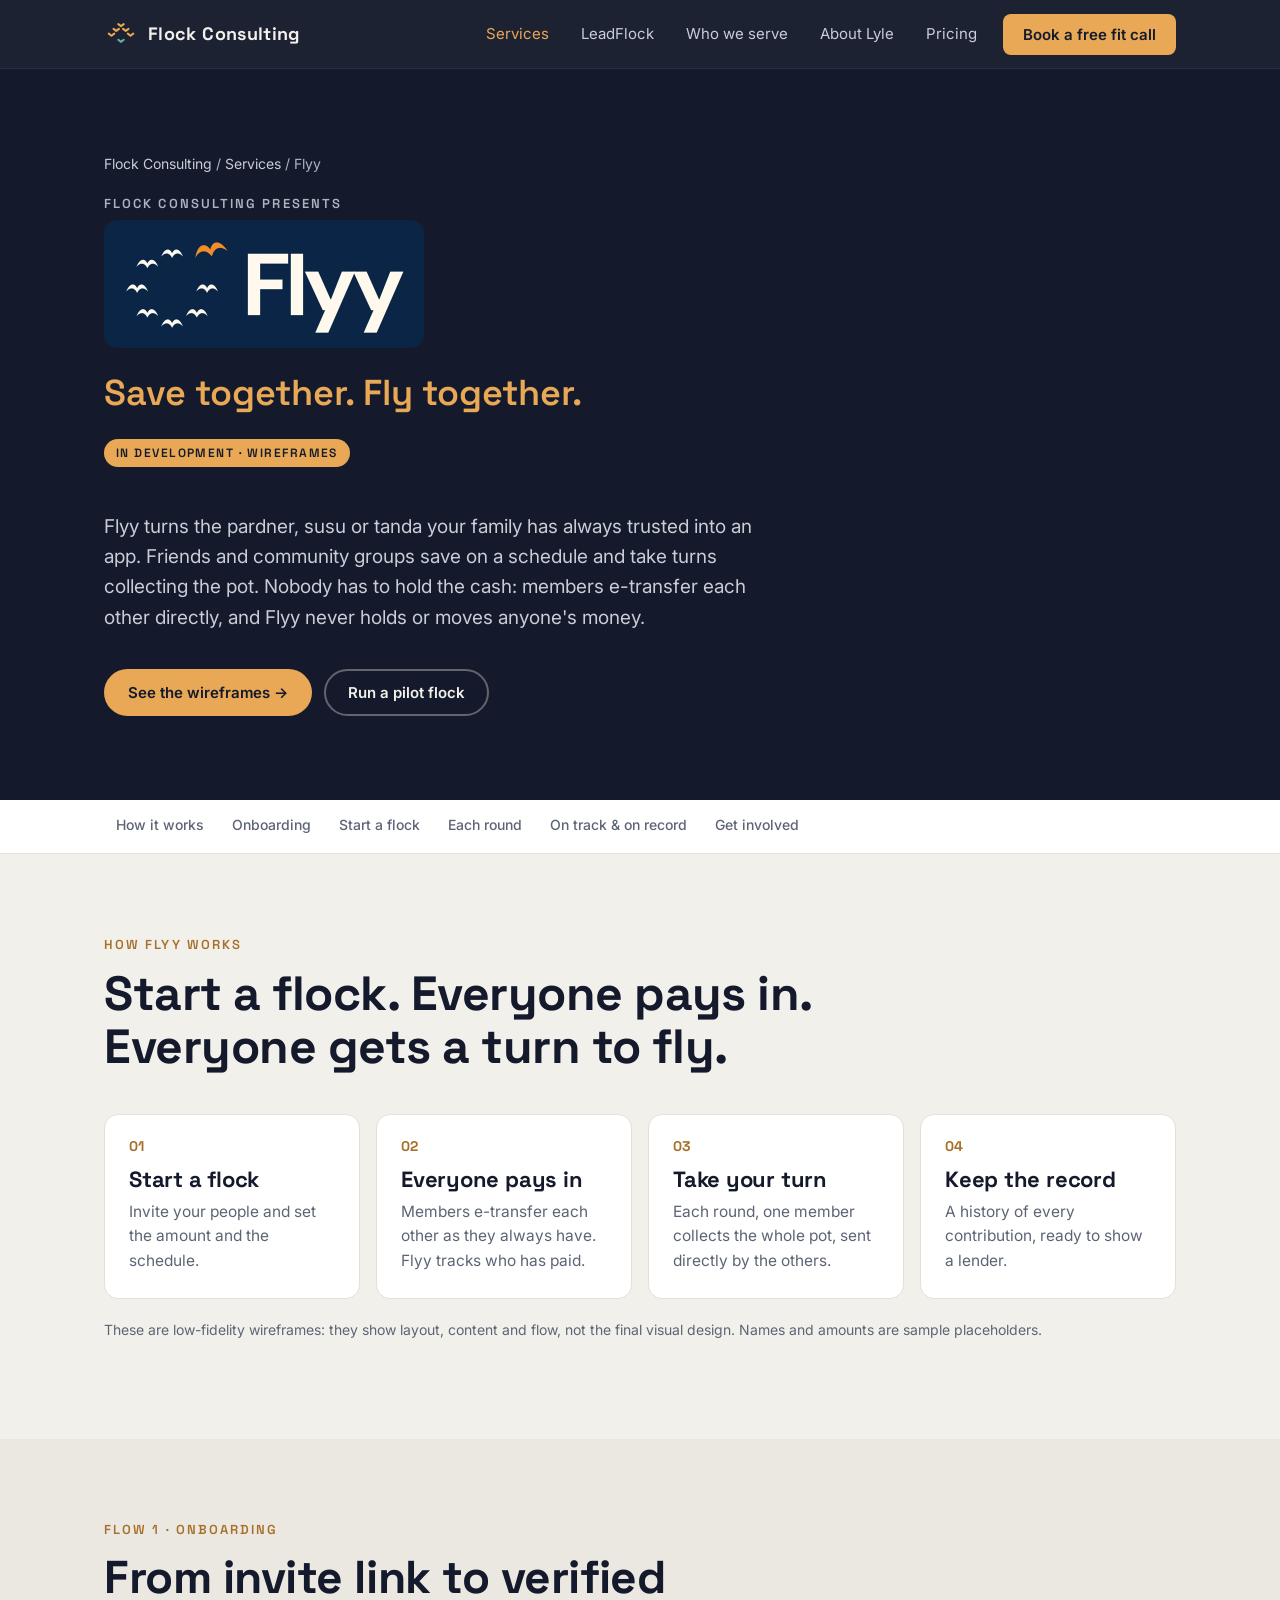
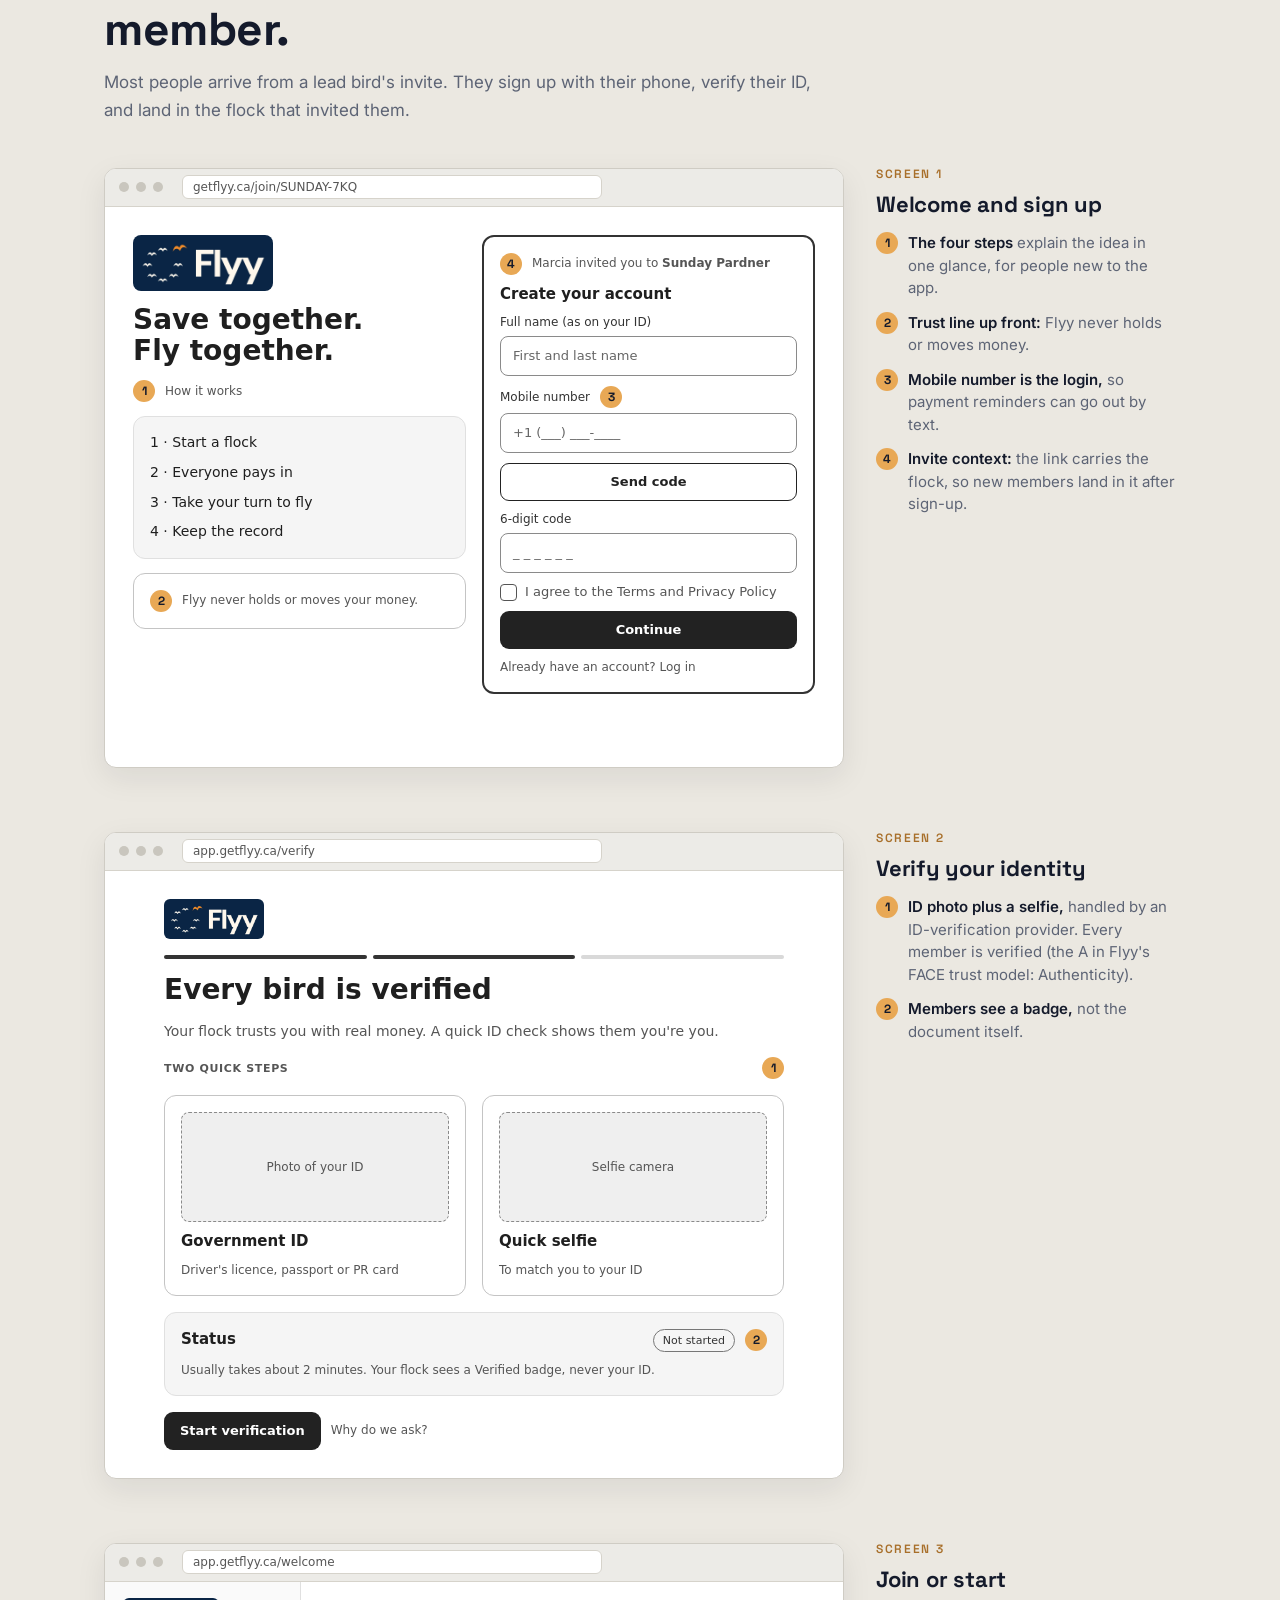
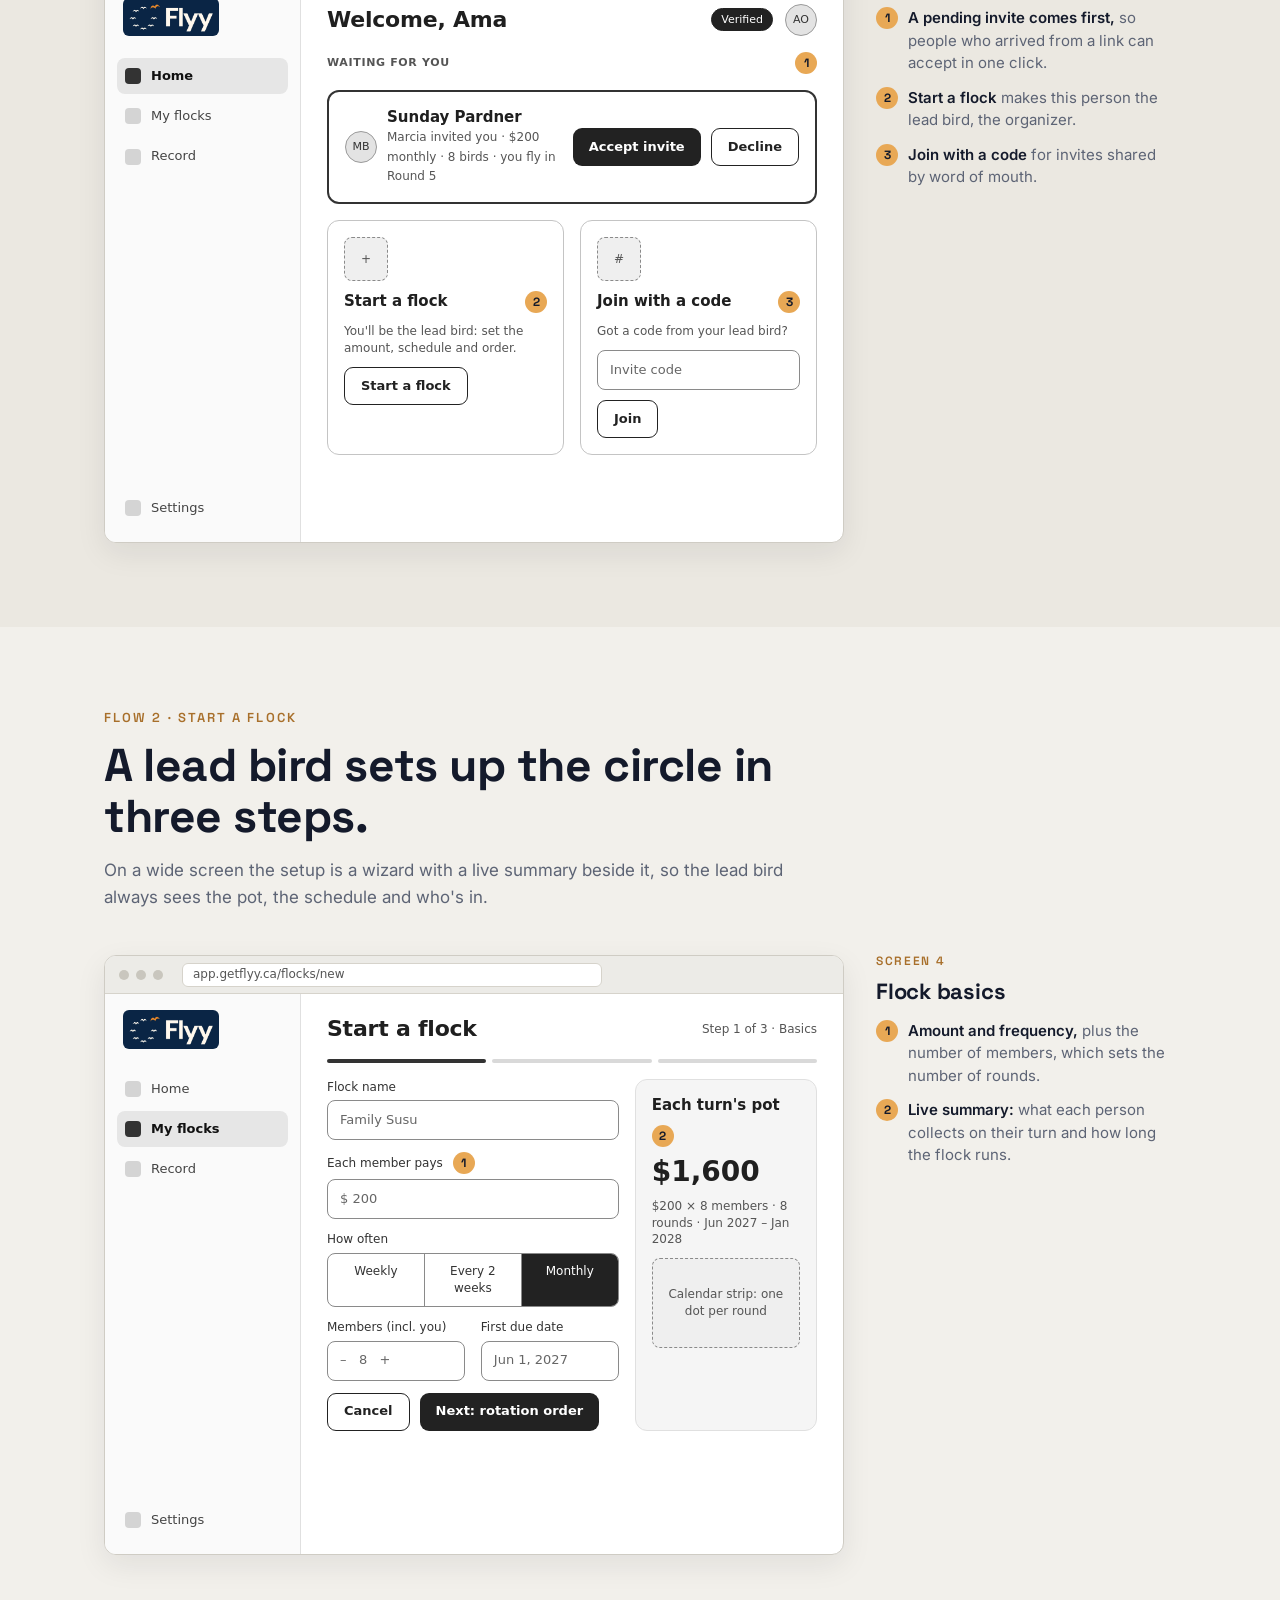
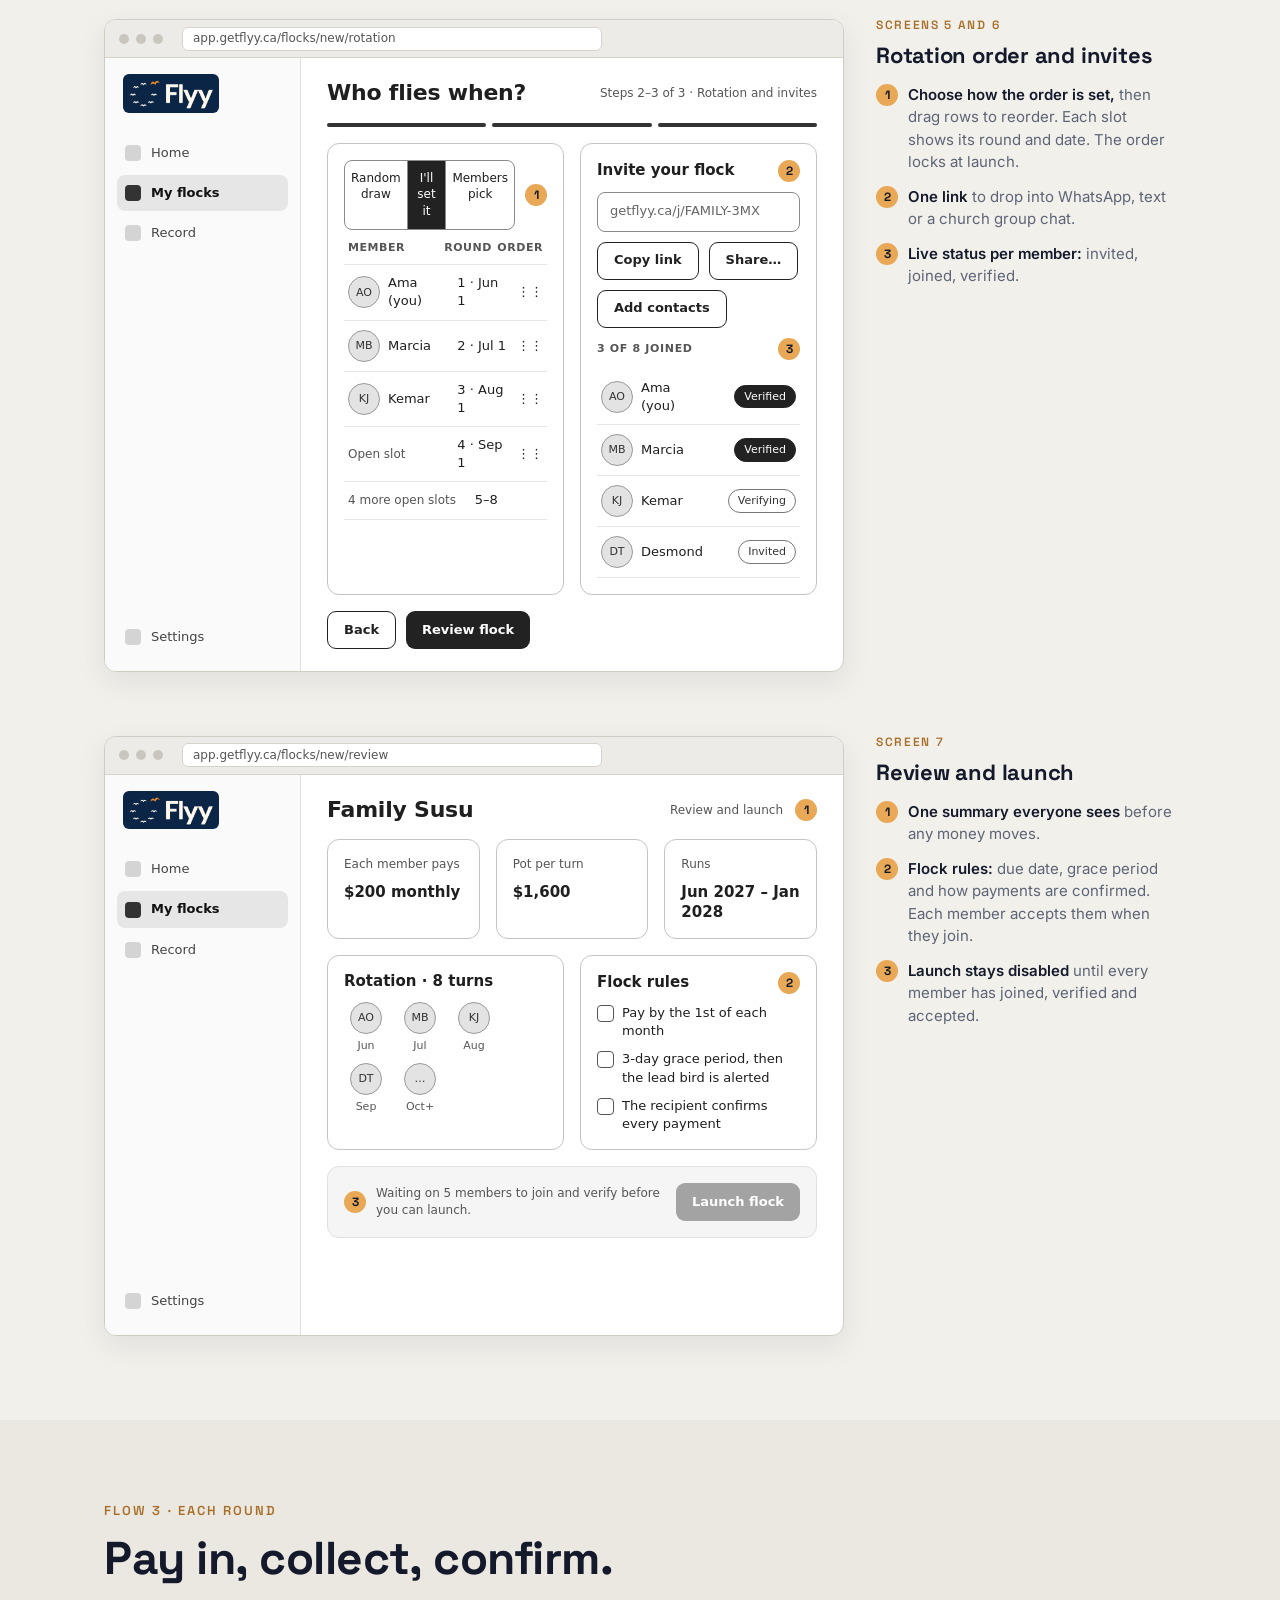
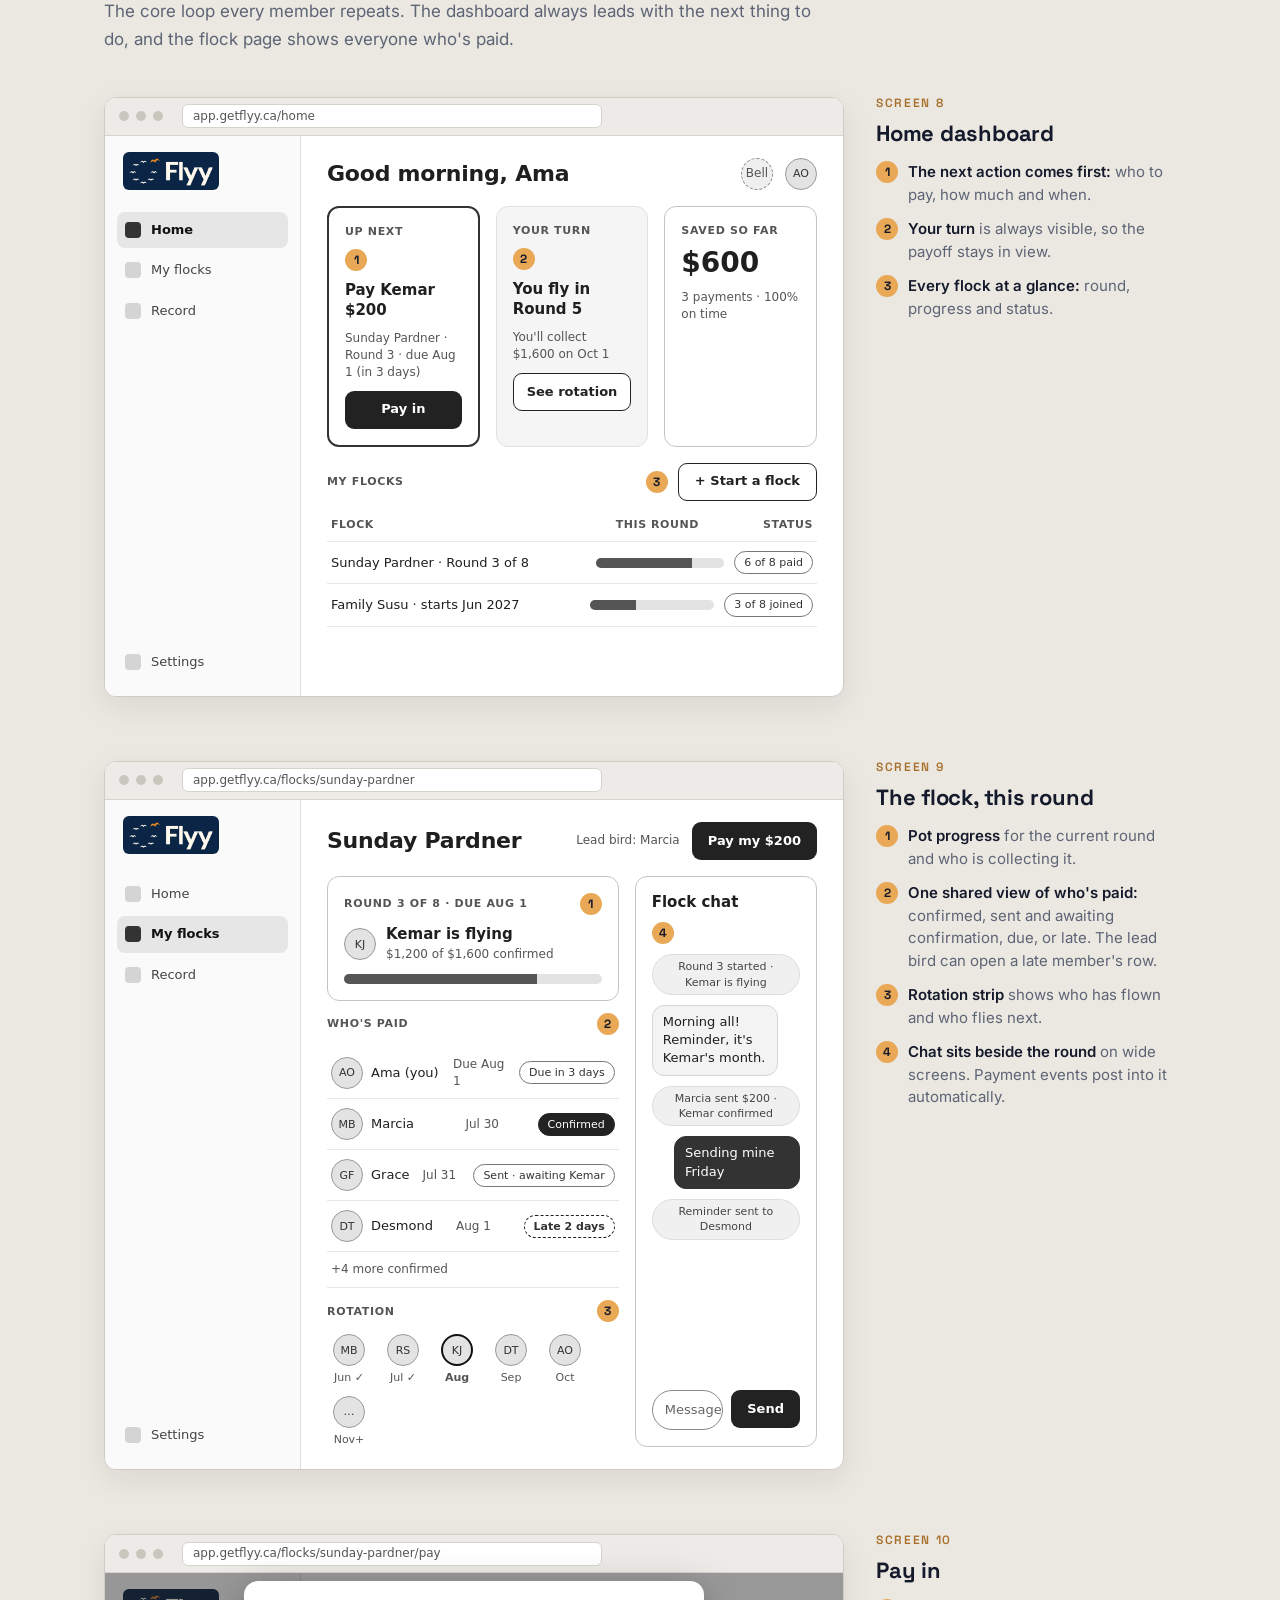
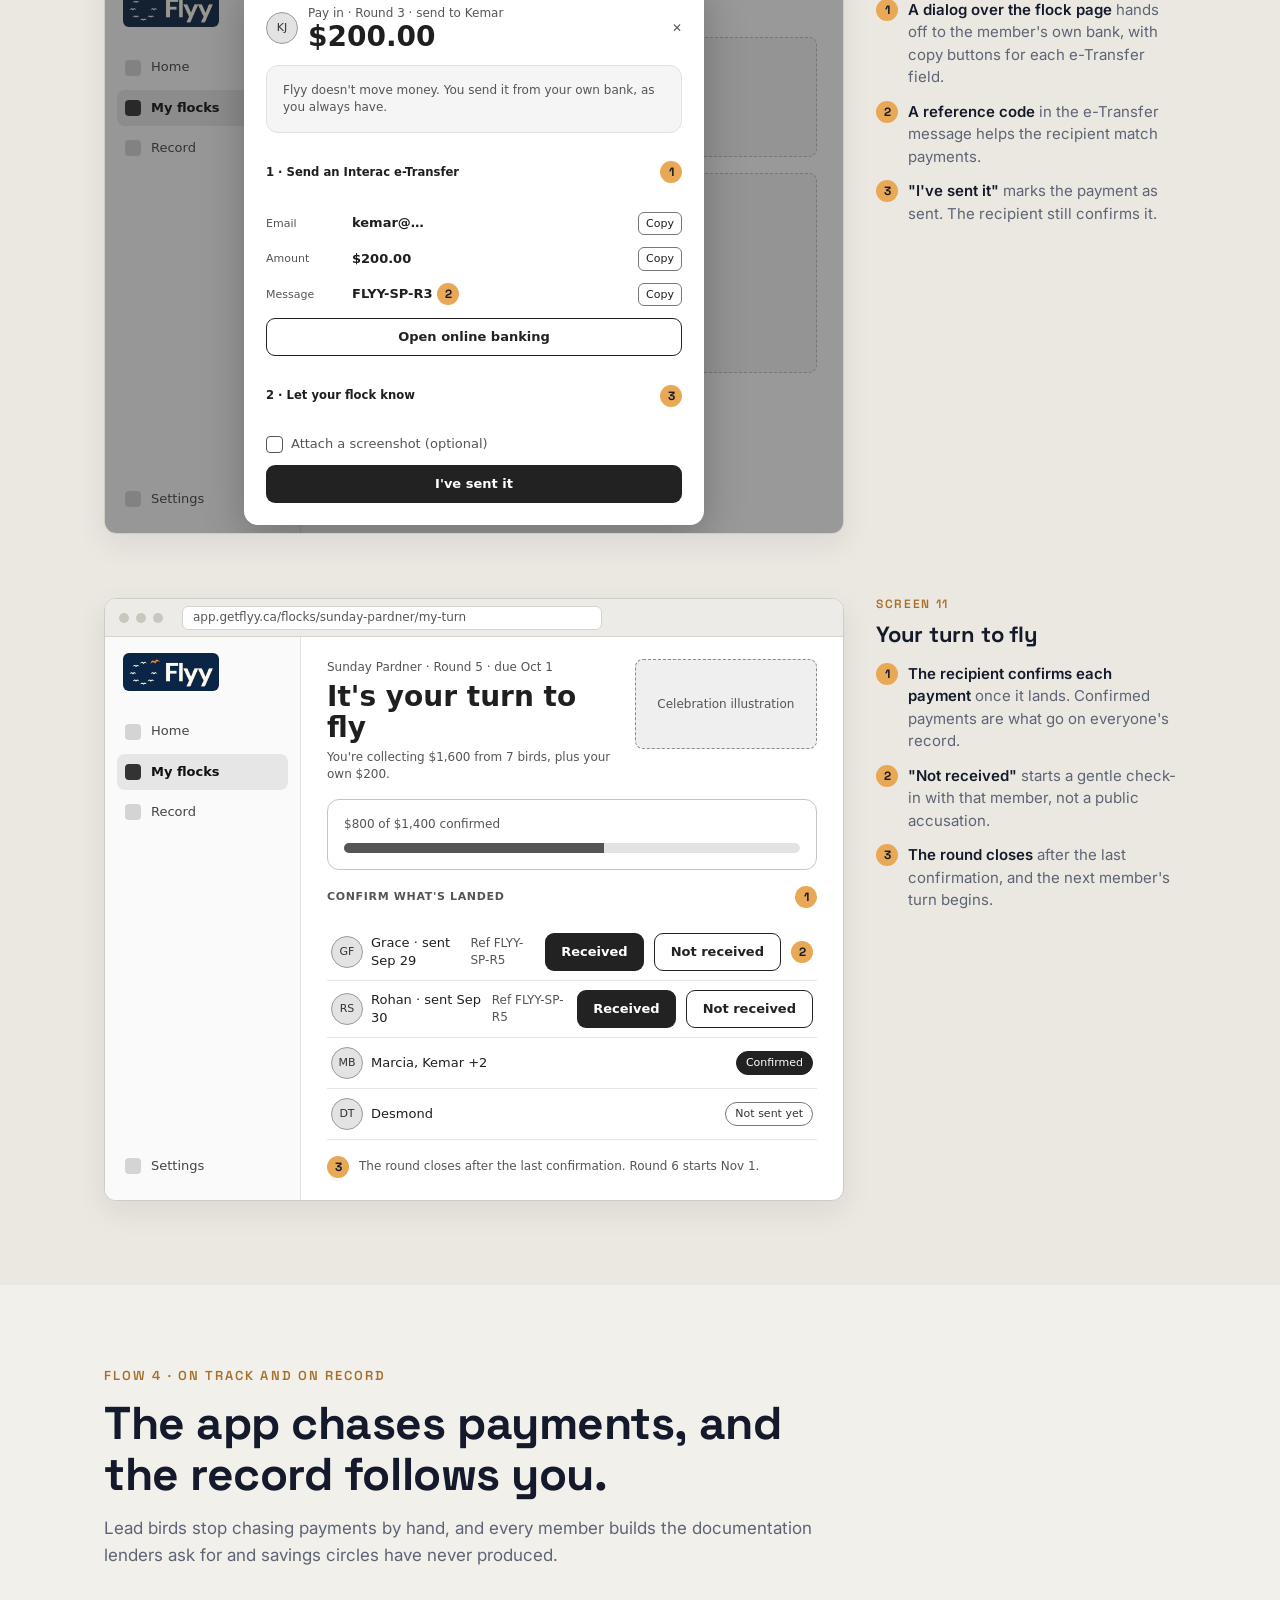
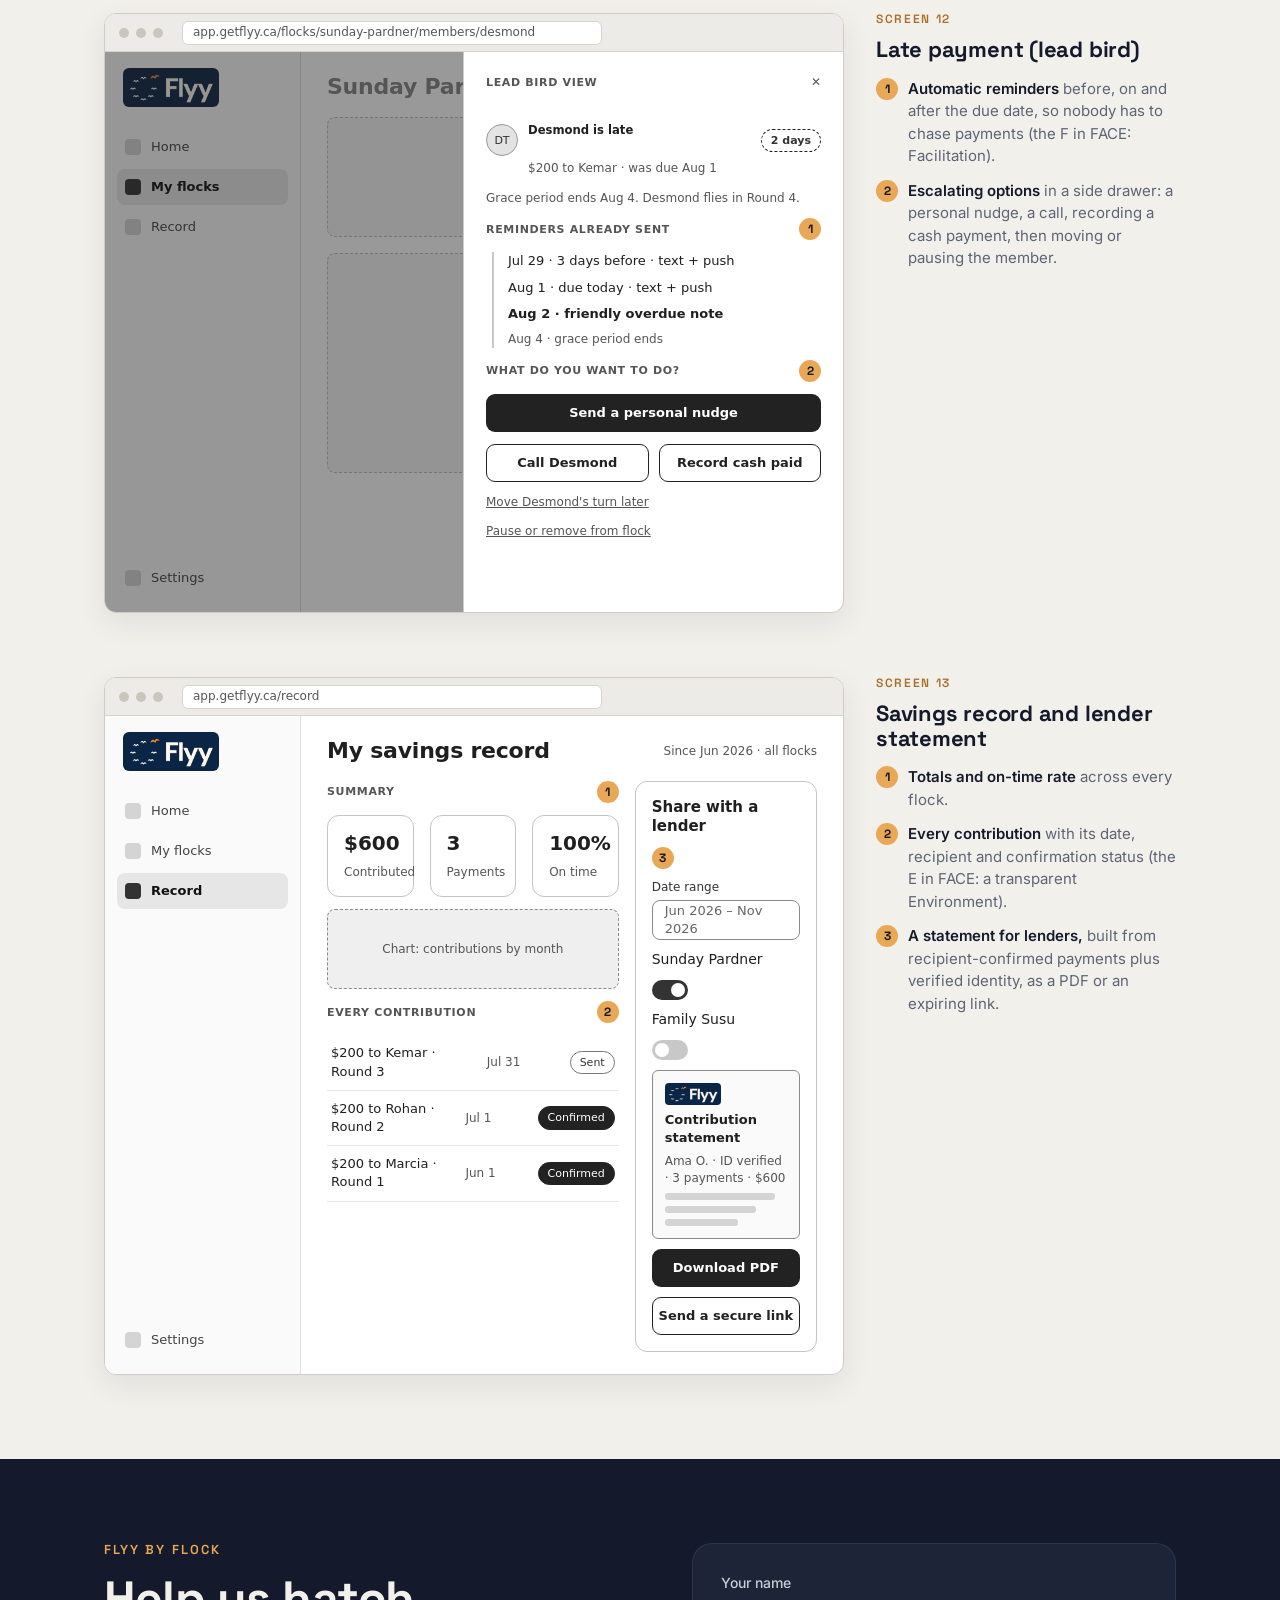
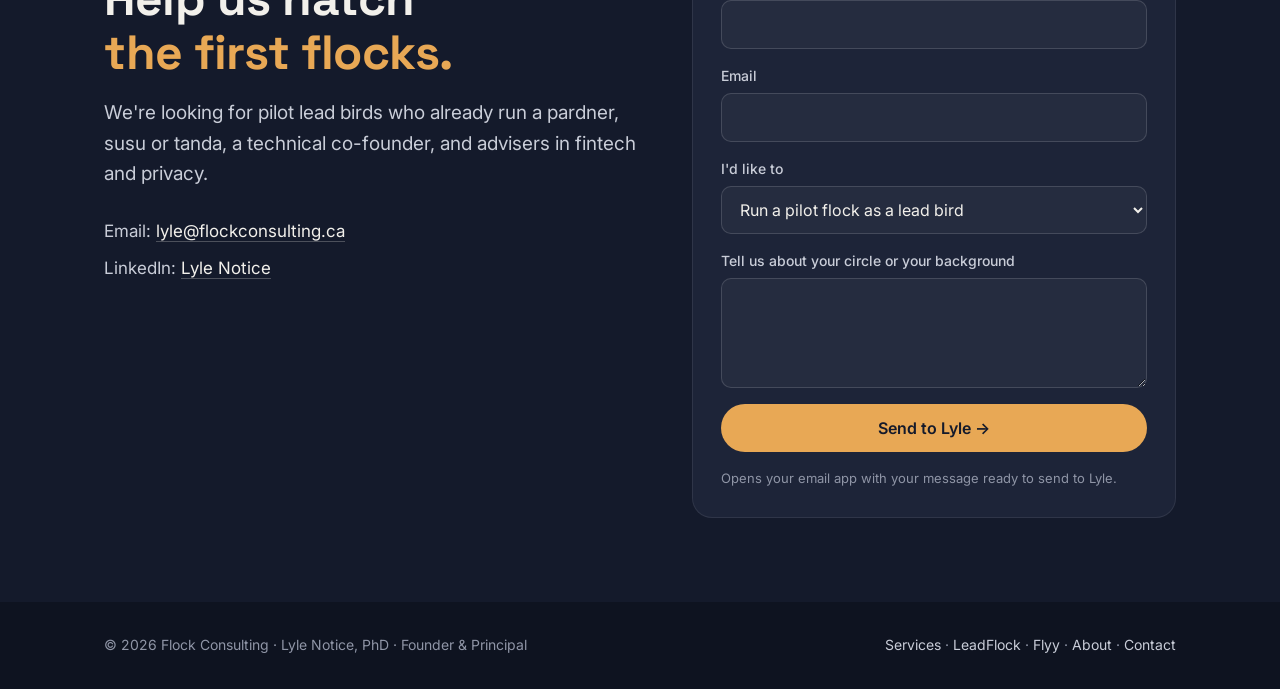
==== commit 04740875: "Fix Flyy page step cards broken by class name clash The site's scroll-reveal script adds an "in" cla" ====
--- a/flyy.html
+++ b/flyy.html
@@ -105,10 +105,10 @@
             <div class="box strong">
               <div class="row"><span class="m">4</span><span class="s grow">Marcia invited you to <b>Sunday Pardner</b></span></div>
               <h5>Create your account</h5>
-              <label class="fld">Full name (as on your ID)<span class="in">First and last name</span></label>
-              <label class="fld"><span class="row">Mobile number <span class="m">3</span></span><span class="in">+1 (___) ___-____</span></label>
+              <label class="fld">Full name (as on your ID)<span class="inp">First and last name</span></label>
+              <label class="fld"><span class="row">Mobile number <span class="m">3</span></span><span class="inp">+1 (___) ___-____</span></label>
               <span class="b2">Send code</span>
-              <label class="fld">6-digit code<span class="in">_ _ _ _ _ _</span></label>
+              <label class="fld">6-digit code<span class="inp">_ _ _ _ _ _</span></label>
               <span class="ck s">I agree to the Terms and Privacy Policy</span>
               <span class="b1">Continue</span>
               <span class="s">Already have an account? Log in</span>
@@ -166,7 +166,7 @@
             <div class="box strong"><div class="row"><span class="av">MB</span><div class="grow"><h5>Sunday Pardner</h5><span class="s">Marcia invited you · $200 monthly · 8 birds · you fly in Round 5</span></div><span class="b1">Accept invite</span><span class="b2">Decline</span></div></div>
             <div class="cols">
               <div class="box"><div class="row"><div class="ph" style="width:44px;height:44px">+</div><h5 class="grow">Start a flock</h5><span class="m">2</span></div><span class="s">You'll be the lead bird: set the amount, schedule and order.</span><span class="b2" style="align-self:flex-start">Start a flock</span></div>
-              <div class="box"><div class="row"><div class="ph" style="width:44px;height:44px">#</div><h5 class="grow">Join with a code</h5><span class="m">3</span></div><span class="s">Got a code from your lead bird?</span><div class="row"><span class="in grow">Invite code</span><span class="b2">Join</span></div></div>
+              <div class="box"><div class="row"><div class="ph" style="width:44px;height:44px">#</div><h5 class="grow">Join with a code</h5><span class="m">3</span></div><span class="s">Got a code from your lead bird?</span><div class="row"><span class="inp grow">Invite code</span><span class="b2">Join</span></div></div>
             </div>
           </div>
         </div>
@@ -198,10 +198,10 @@
             <div class="wsteps"><i class="on"></i><i></i><i></i></div>
             <div class="cols wide">
               <div style="display:flex;flex-direction:column;gap:12px">
-                <label class="fld">Flock name<span class="in">Family Susu</span></label>
-                <label class="fld"><span class="row">Each member pays <span class="m">1</span></span><span class="in">$ 200</span></label>
+                <label class="fld">Flock name<span class="inp">Family Susu</span></label>
+                <label class="fld"><span class="row">Each member pays <span class="m">1</span></span><span class="inp">$ 200</span></label>
                 <div class="fld">How often<div class="seg"><span>Weekly</span><span>Every 2 weeks</span><span class="on">Monthly</span></div></div>
-                <div class="cols"><div class="fld">Members (incl. you)<span class="in">–&nbsp;&nbsp;&nbsp;8&nbsp;&nbsp;&nbsp;+</span></div><label class="fld">First due date<span class="in">Jun 1, 2027</span></label></div>
+                <div class="cols"><div class="fld">Members (incl. you)<span class="inp">–&nbsp;&nbsp;&nbsp;8&nbsp;&nbsp;&nbsp;+</span></div><label class="fld">First due date<span class="inp">Jun 1, 2027</span></label></div>
                 <div class="row"><span class="b2">Cancel</span><span class="b1">Next: rotation order</span></div>
               </div>
               <div class="box soft">
@@ -245,7 +245,7 @@
               </div>
               <div class="box">
                 <div class="row"><h5 class="grow">Invite your flock</h5><span class="m">2</span></div>
-                <span class="in">getflyy.ca/j/FAMILY-3MX</span>
+                <span class="inp">getflyy.ca/j/FAMILY-3MX</span>
                 <div class="row"><span class="b2">Copy link</span><span class="b2">Share…</span><span class="b2">Add contacts</span></div>
                 <div class="row"><span class="lbl grow">3 of 8 joined</span><span class="m">3</span></div>
                 <div class="tbl">
@@ -366,7 +366,7 @@
                 <span class="sys">Marcia sent $200 · Kemar confirmed</span>
                 <span class="bub me">Sending mine Friday</span>
                 <span class="sys">Reminder sent to Desmond</span>
-                <div class="compose"><span class="in">Message the flock</span><span class="b1">Send</span></div>
+                <div class="compose"><span class="inp">Message the flock</span><span class="b1">Send</span></div>
               </div>
             </div>
           </div>
@@ -506,7 +506,7 @@
               </div>
               <div class="box">
                 <div class="row"><h5 class="grow">Share with a lender</h5><span class="m">3</span></div>
-                <label class="fld">Date range<span class="in">Jun 2026 – Nov 2026</span></label>
+                <label class="fld">Date range<span class="inp">Jun 2026 – Nov 2026</span></label>
                 <div class="row"><span class="grow">Sunday Pardner</span><i class="sw"></i></div>
                 <div class="row"><span class="grow">Family Susu</span><i class="sw off"></i></div>
                 <div class="doc"><img src="flyy-logo.png" width="56" height="22" alt="" style="width:56px;height:auto;border-radius:4px"><b style="font-size:13px">Contribution statement</b><span class="s">Ama O. · ID verified · 3 payments · $600</span><div class="ln" style="width:90%"></div><div class="ln" style="width:75%"></div><div class="ln" style="width:60%"></div></div>
--- a/flyy.css
+++ b/flyy.css
@@ -55,7 +55,7 @@
 .b1,.b2{height:38px;padding:0 16px;border-radius:9px;display:inline-flex;align-items:center;justify-content:center;font-size:13px;font-weight:600;white-space:nowrap}
 .b1{background:#222;color:#fff}.b1.off{background:#a3a3a3}
 .b2{border:1.5px solid #222;color:#222;background:#fff}
-.in{height:40px;border:1.5px solid #8a8a8a;border-radius:8px;padding:0 12px;display:flex;align-items:center;color:#666;background:#fff;font-size:13px}
+.inp{height:40px;border:1.5px solid #8a8a8a;border-radius:8px;padding:0 12px;display:flex;align-items:center;color:#666;background:#fff;font-size:13px}
 .fld{display:flex;flex-direction:column;gap:5px;font-size:12px;color:#333}
 .chip{font-size:11px;border:1px solid #777;border-radius:999px;padding:3px 9px;color:#333;white-space:nowrap}
 .chip.on{background:#222;color:#fff;border-color:#222}
@@ -73,7 +73,7 @@
 .tr > span:last-child{justify-self:end}
 .wsteps{display:flex;gap:6px}.wsteps i{flex:1;height:4px;border-radius:2px;background:#d9d9d9}.wsteps i.on{background:#333}
 .wide .c3 .big{font-size:20px}
-.compose .in{white-space:nowrap;overflow:hidden;min-width:0}
+.compose .inp{white-space:nowrap;overflow:hidden;min-width:0}
 .vstep{display:flex;flex-direction:column;gap:6px;font-size:13px}
 .vstep span{display:flex;gap:8px;align-items:center;padding:6px 0;color:#666}
 .vstep span::before{content:"";width:18px;height:18px;border-radius:50%;border:2px solid #aaa;flex:none}
@@ -87,7 +87,7 @@
 .sys{align-self:center;font-size:11px;color:#444;background:#f0f0f0;border:1px solid #ddd;border-radius:999px;padding:4px 10px;text-align:center}
 .bub{background:#f3f3f3;border:1px solid #d6d6d6;border-radius:12px;padding:7px 10px;font-size:13px;max-width:85%}
 .bub.me{align-self:flex-end;background:#333;color:#fff;border-color:#333}
-.compose{display:flex;gap:8px;margin-top:auto}.compose .in{flex:1;border-radius:20px}
+.compose{display:flex;gap:8px;margin-top:auto}.compose .inp{flex:1;border-radius:20px}
 .wtl{border-left:2px solid #c8c8c8;margin-left:6px;padding-left:14px;display:flex;flex-direction:column;gap:8px;font-size:13px}
 .doc{border:1.5px solid #8a8a8a;border-radius:6px;padding:12px;display:flex;flex-direction:column;gap:6px;background:#fafafa}
 .ln{height:7px;border-radius:3px;background:#d4d4d4}
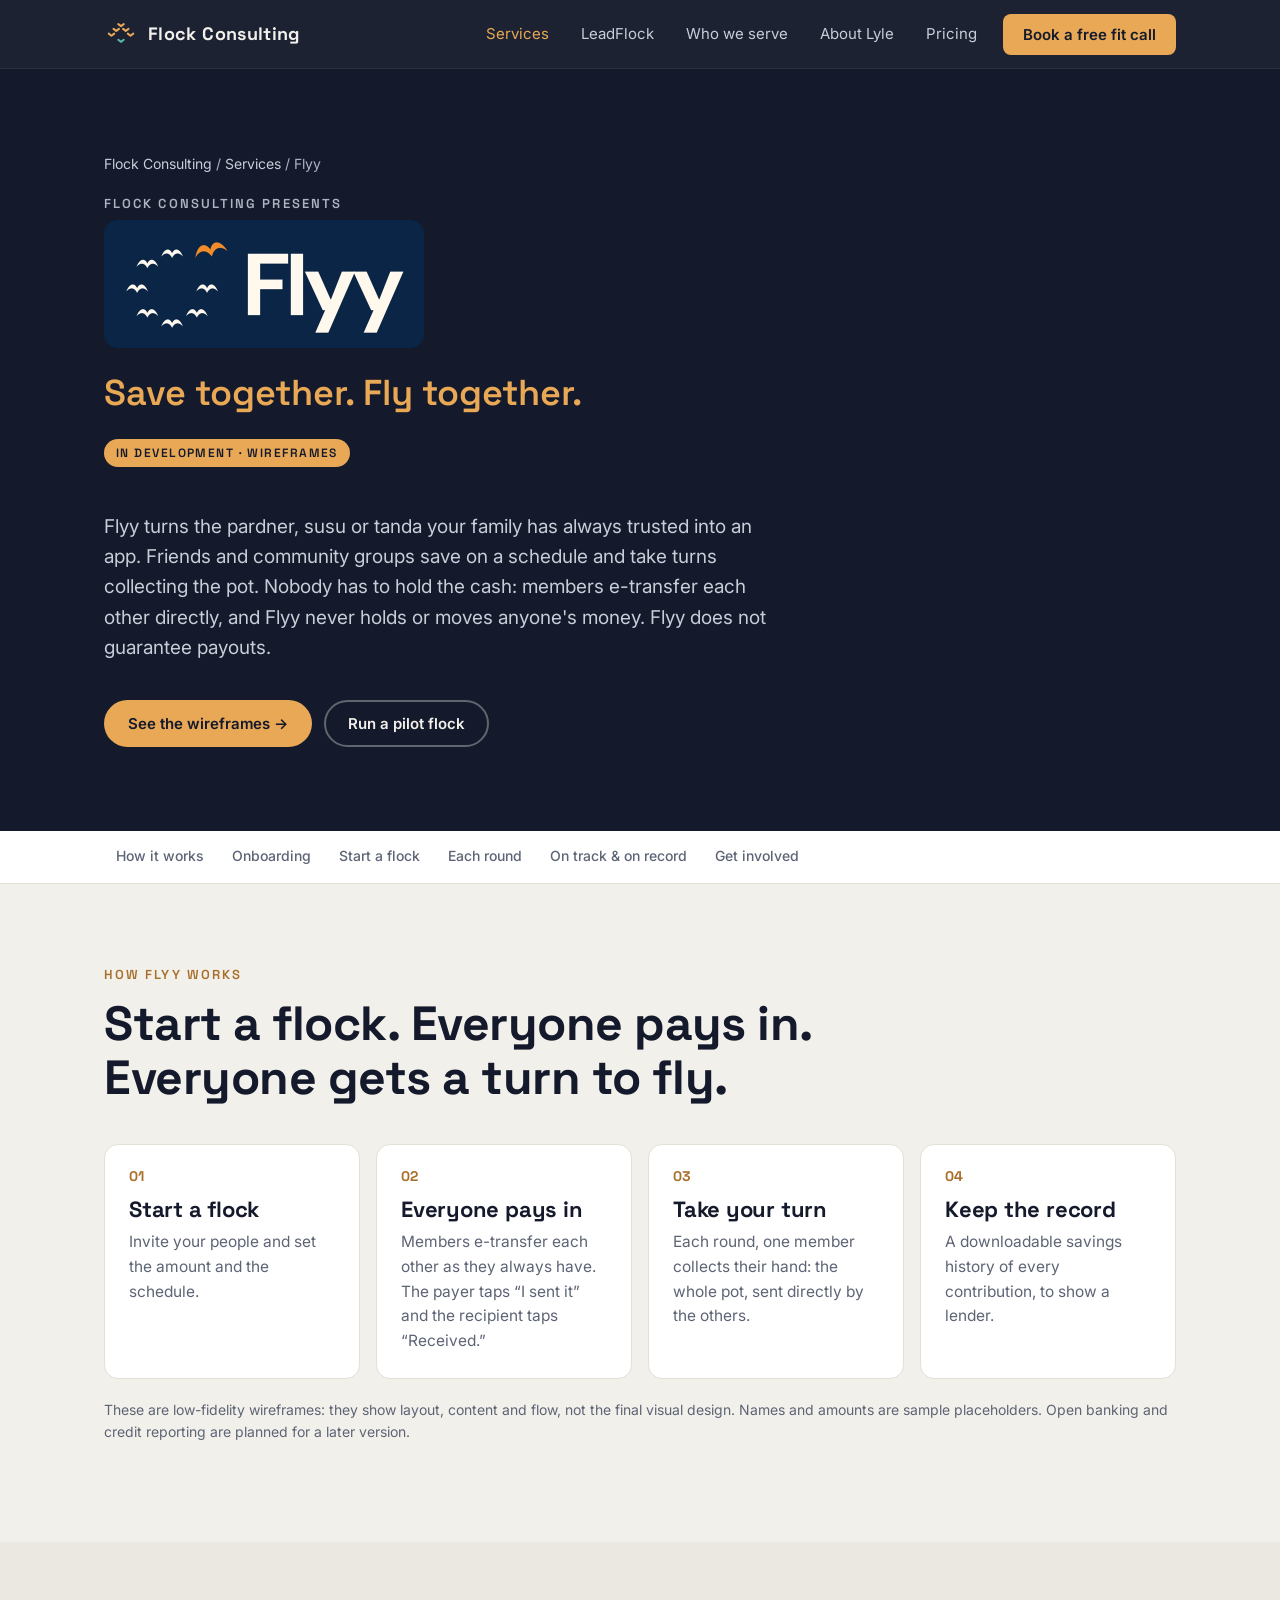
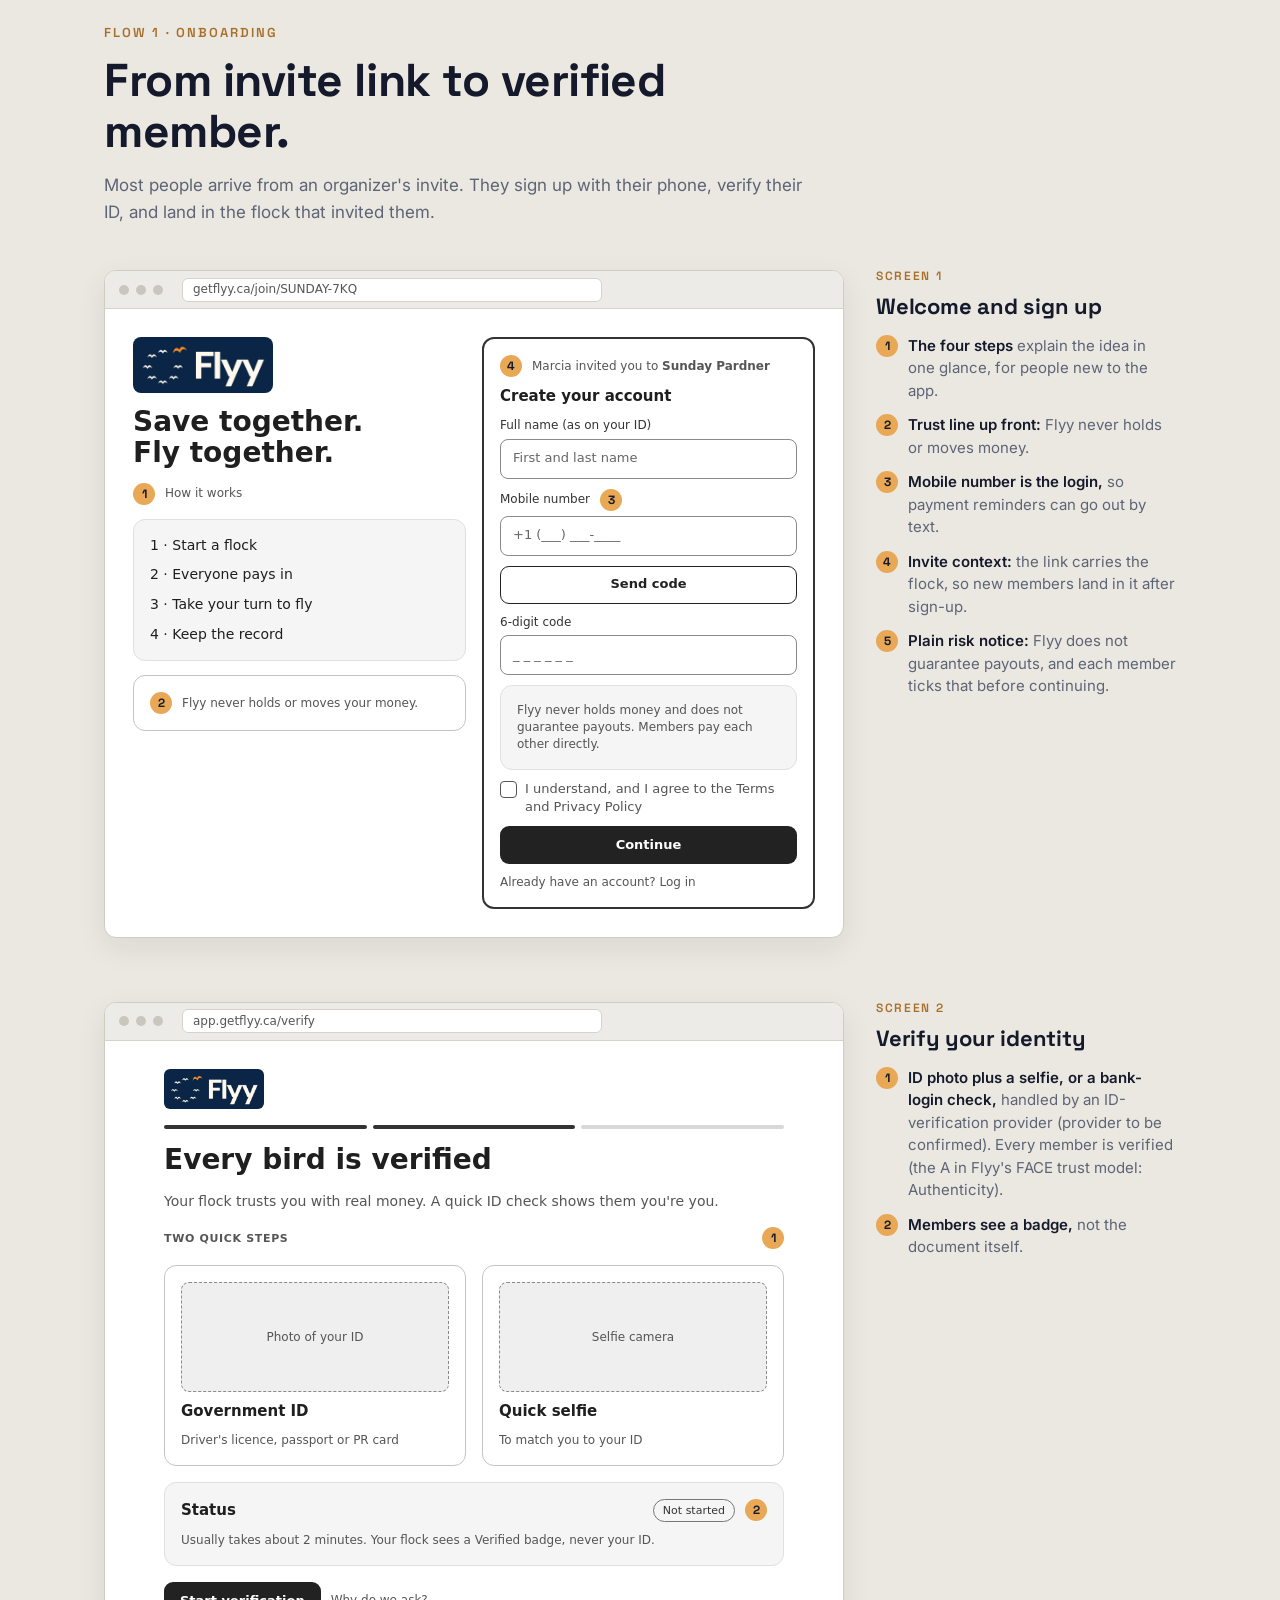
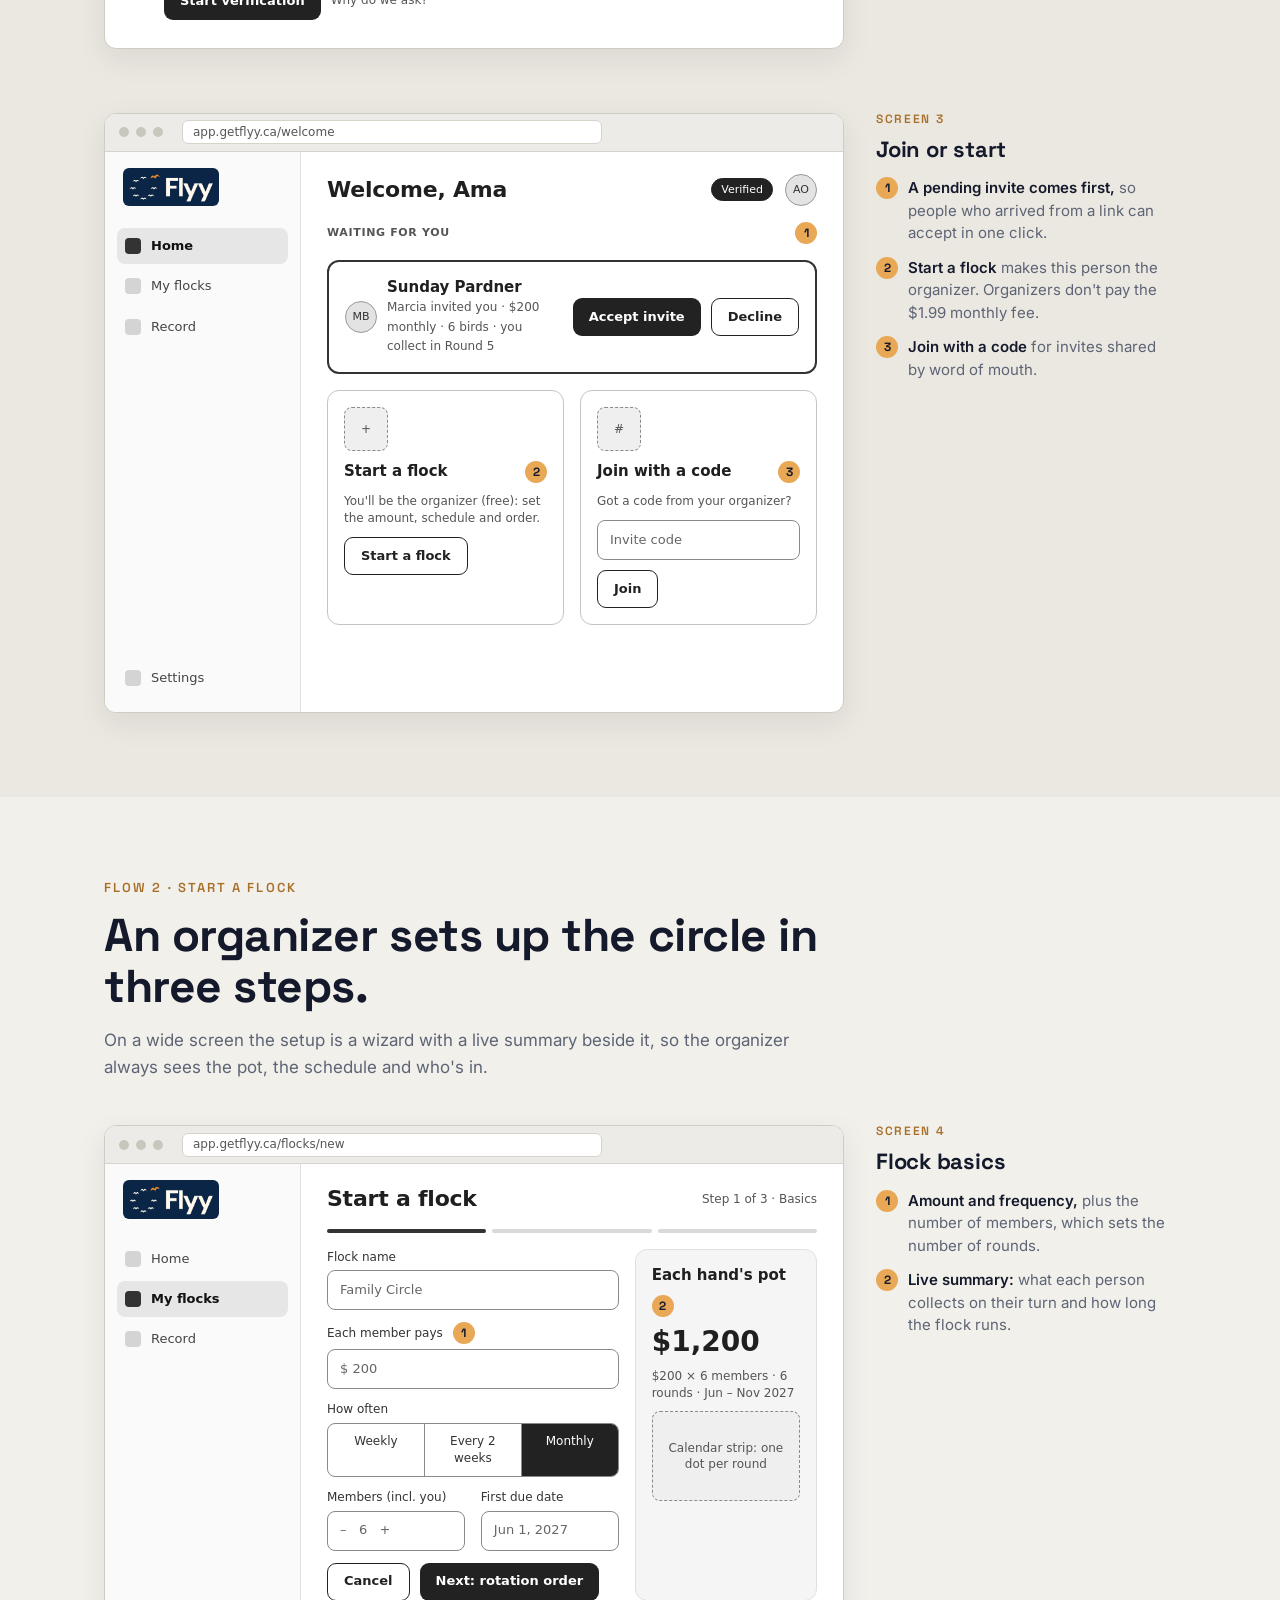
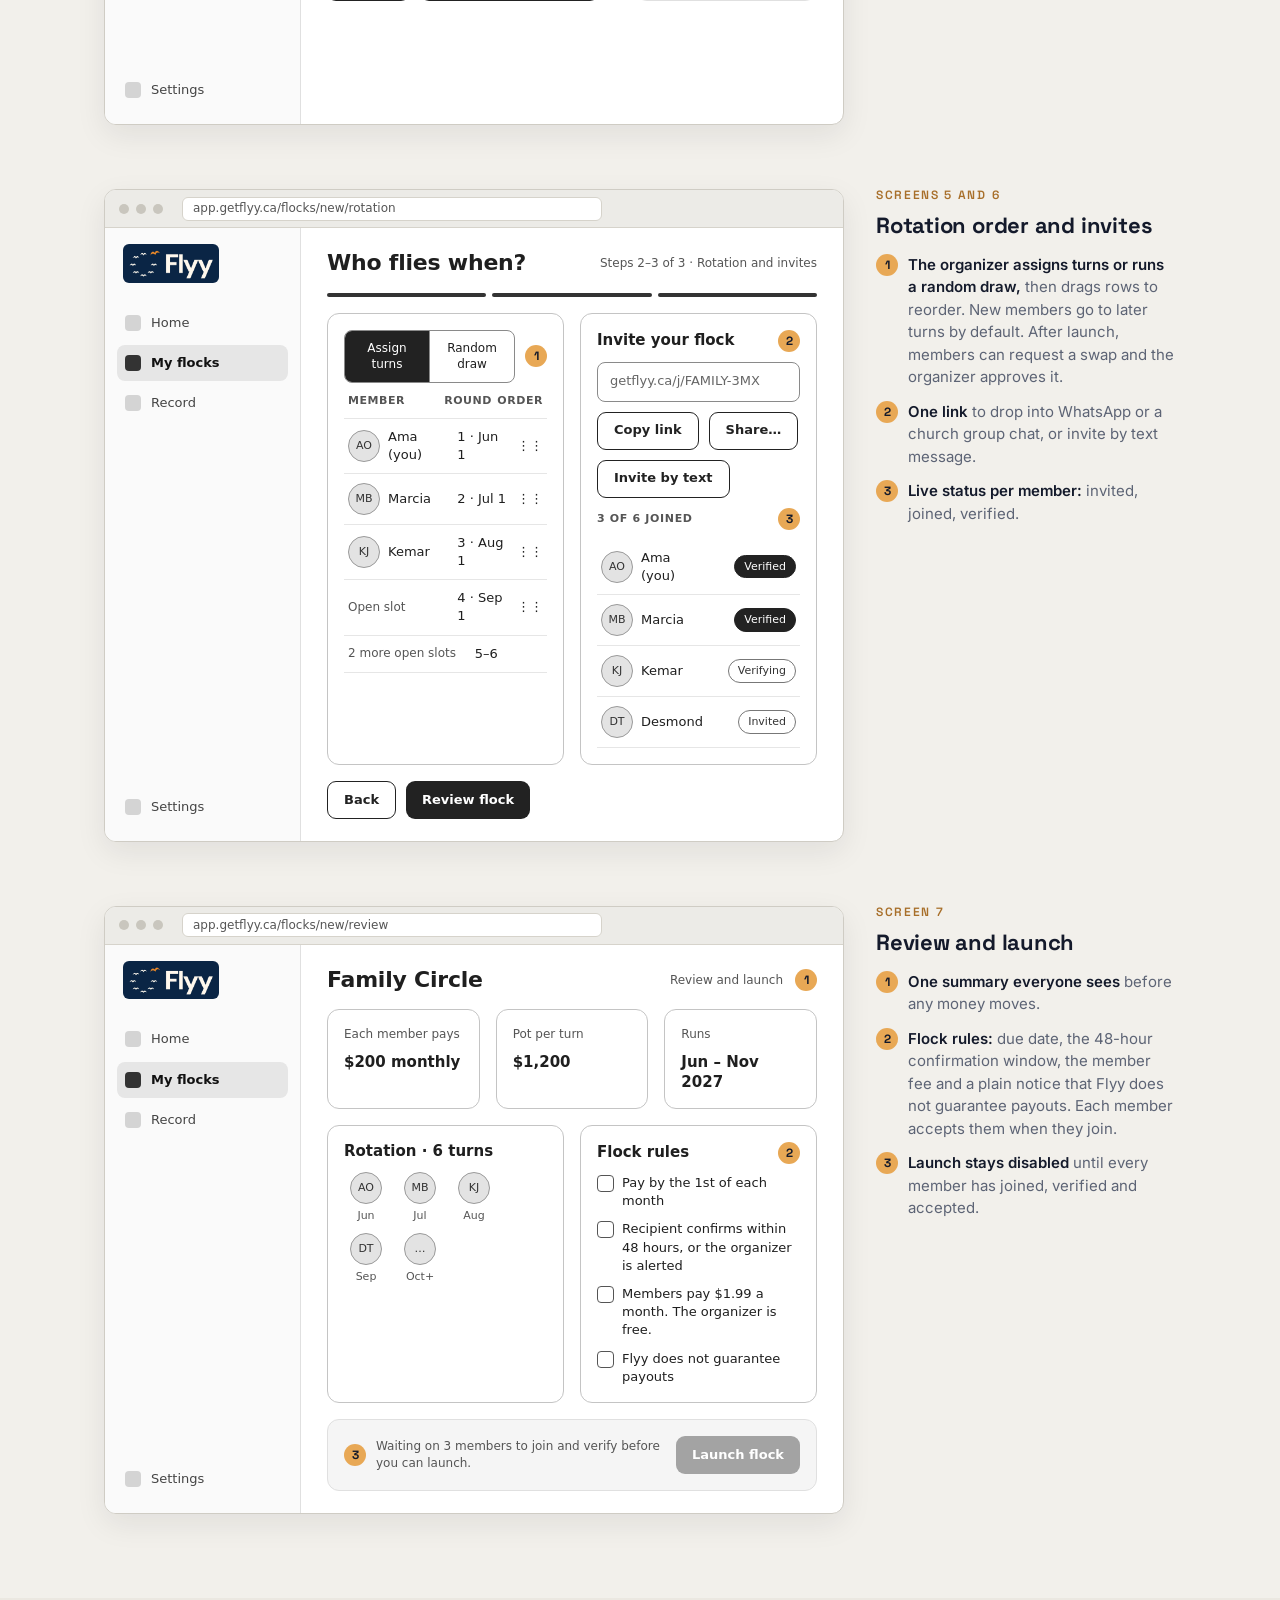
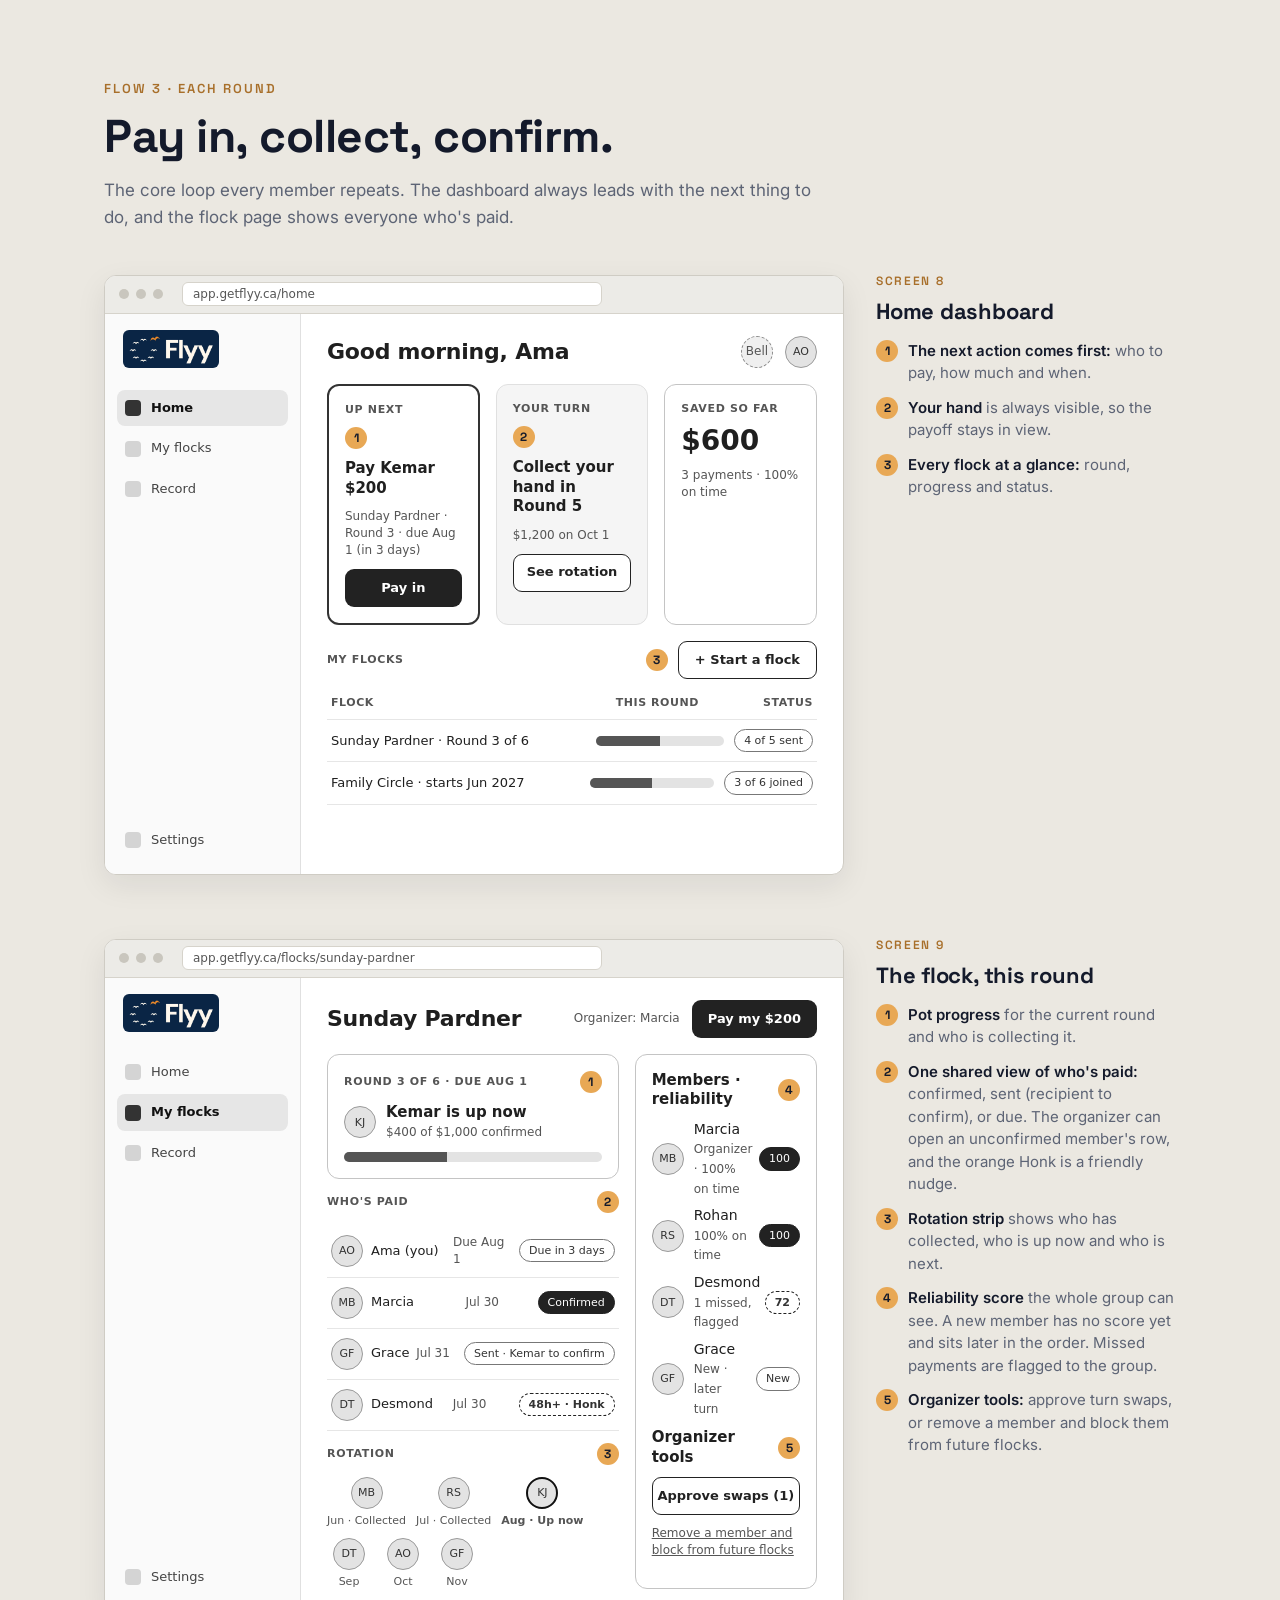
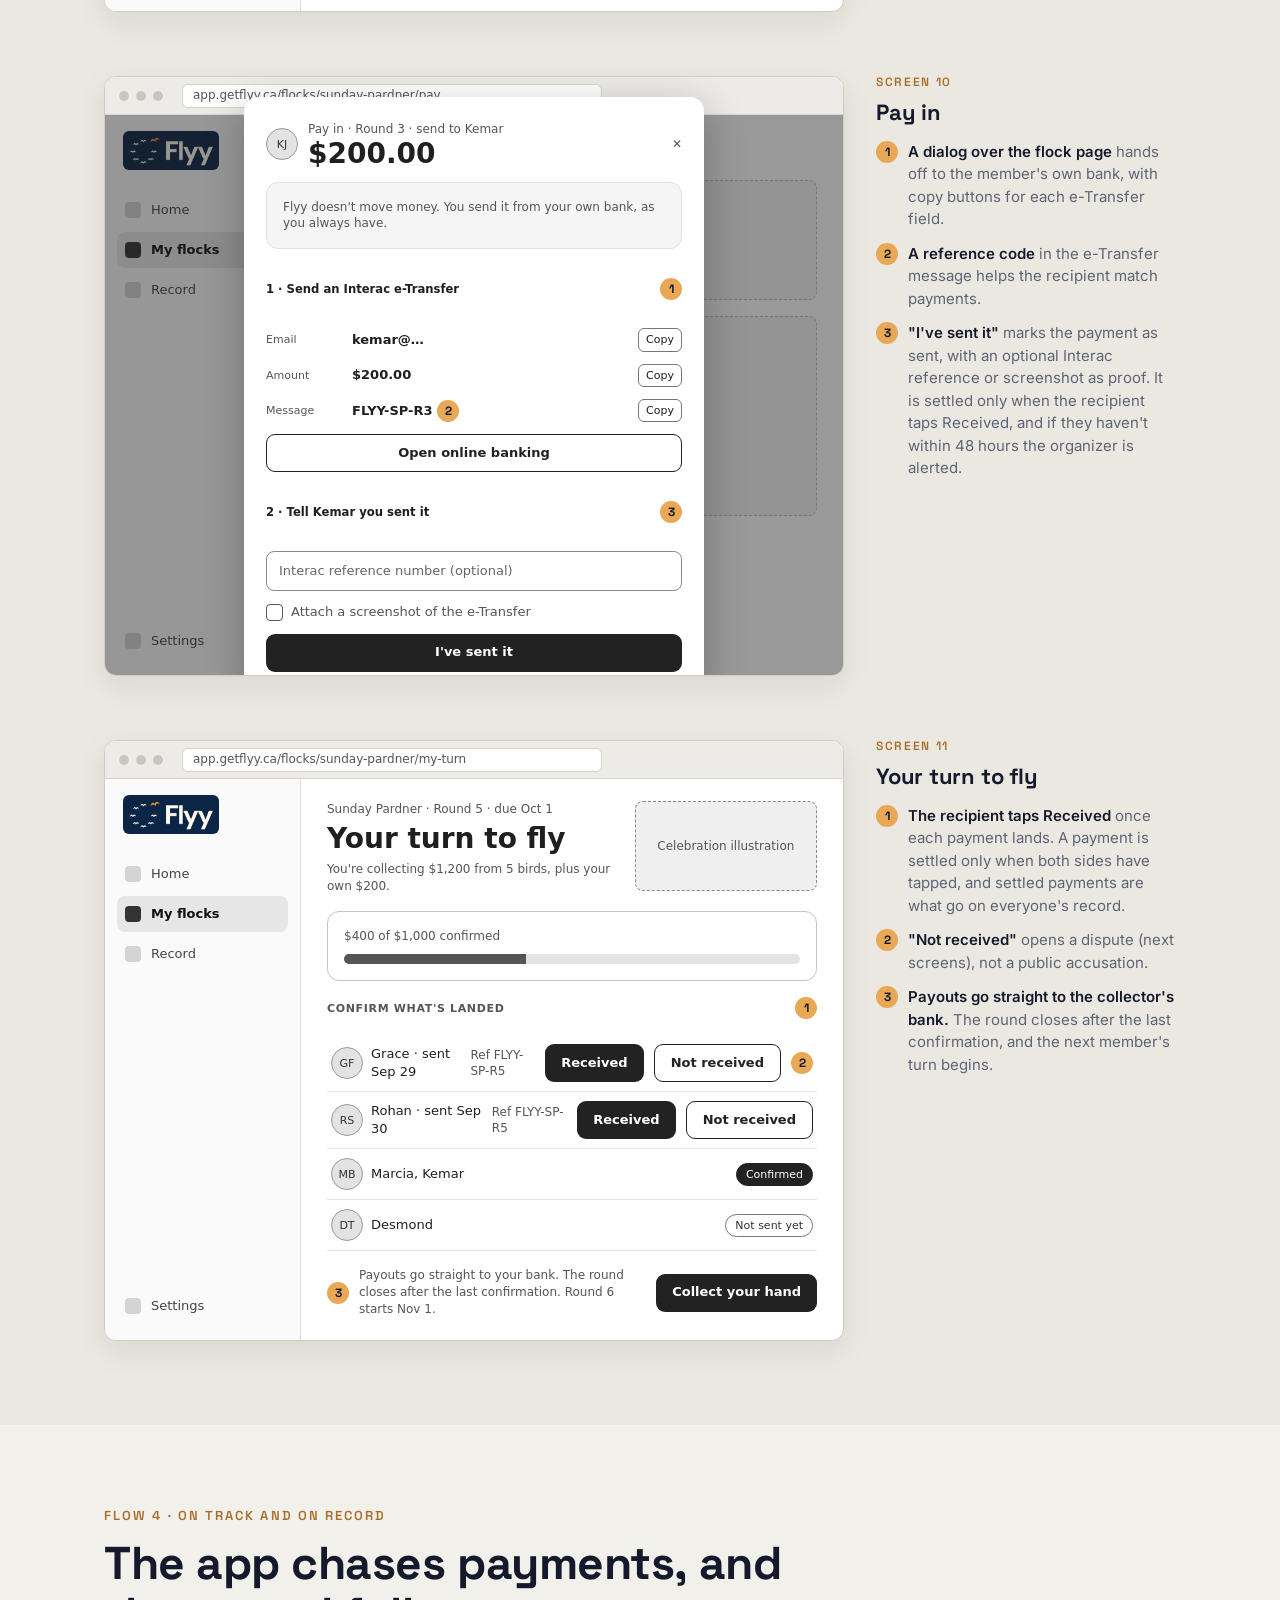
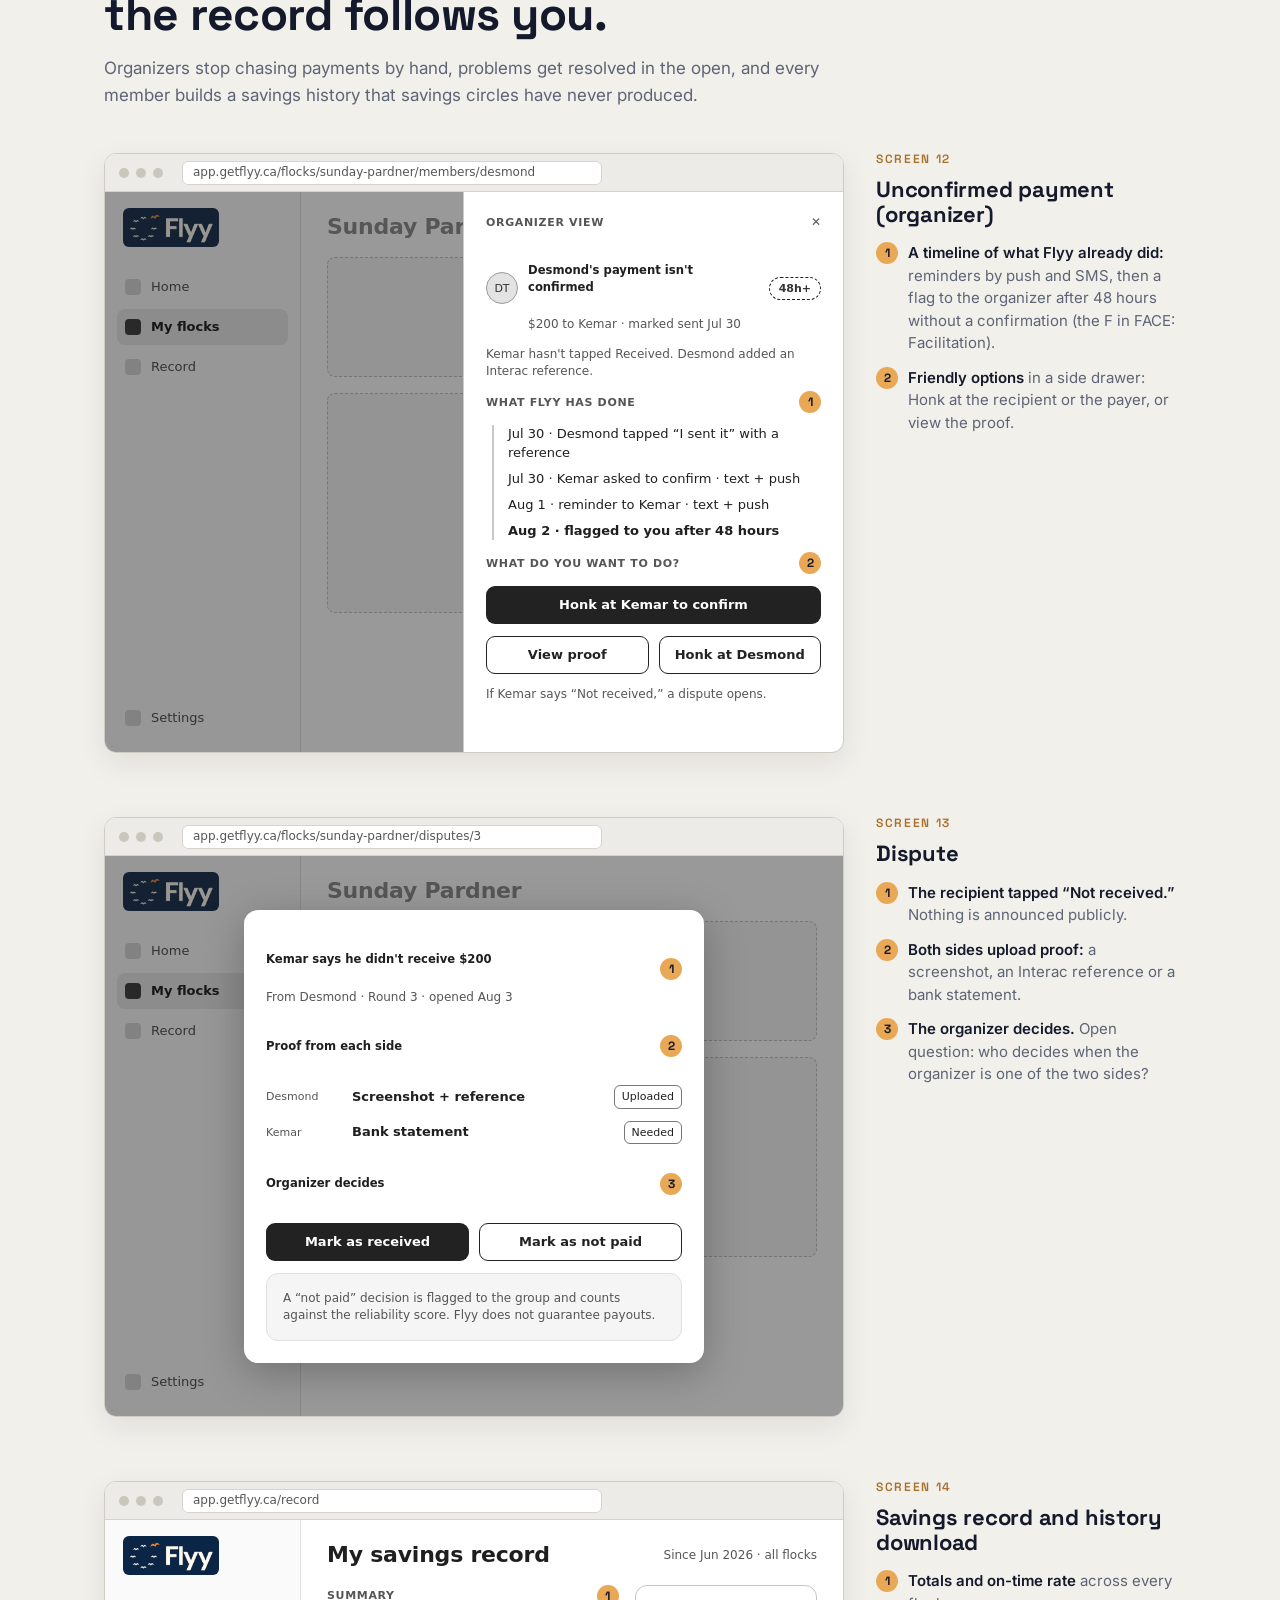
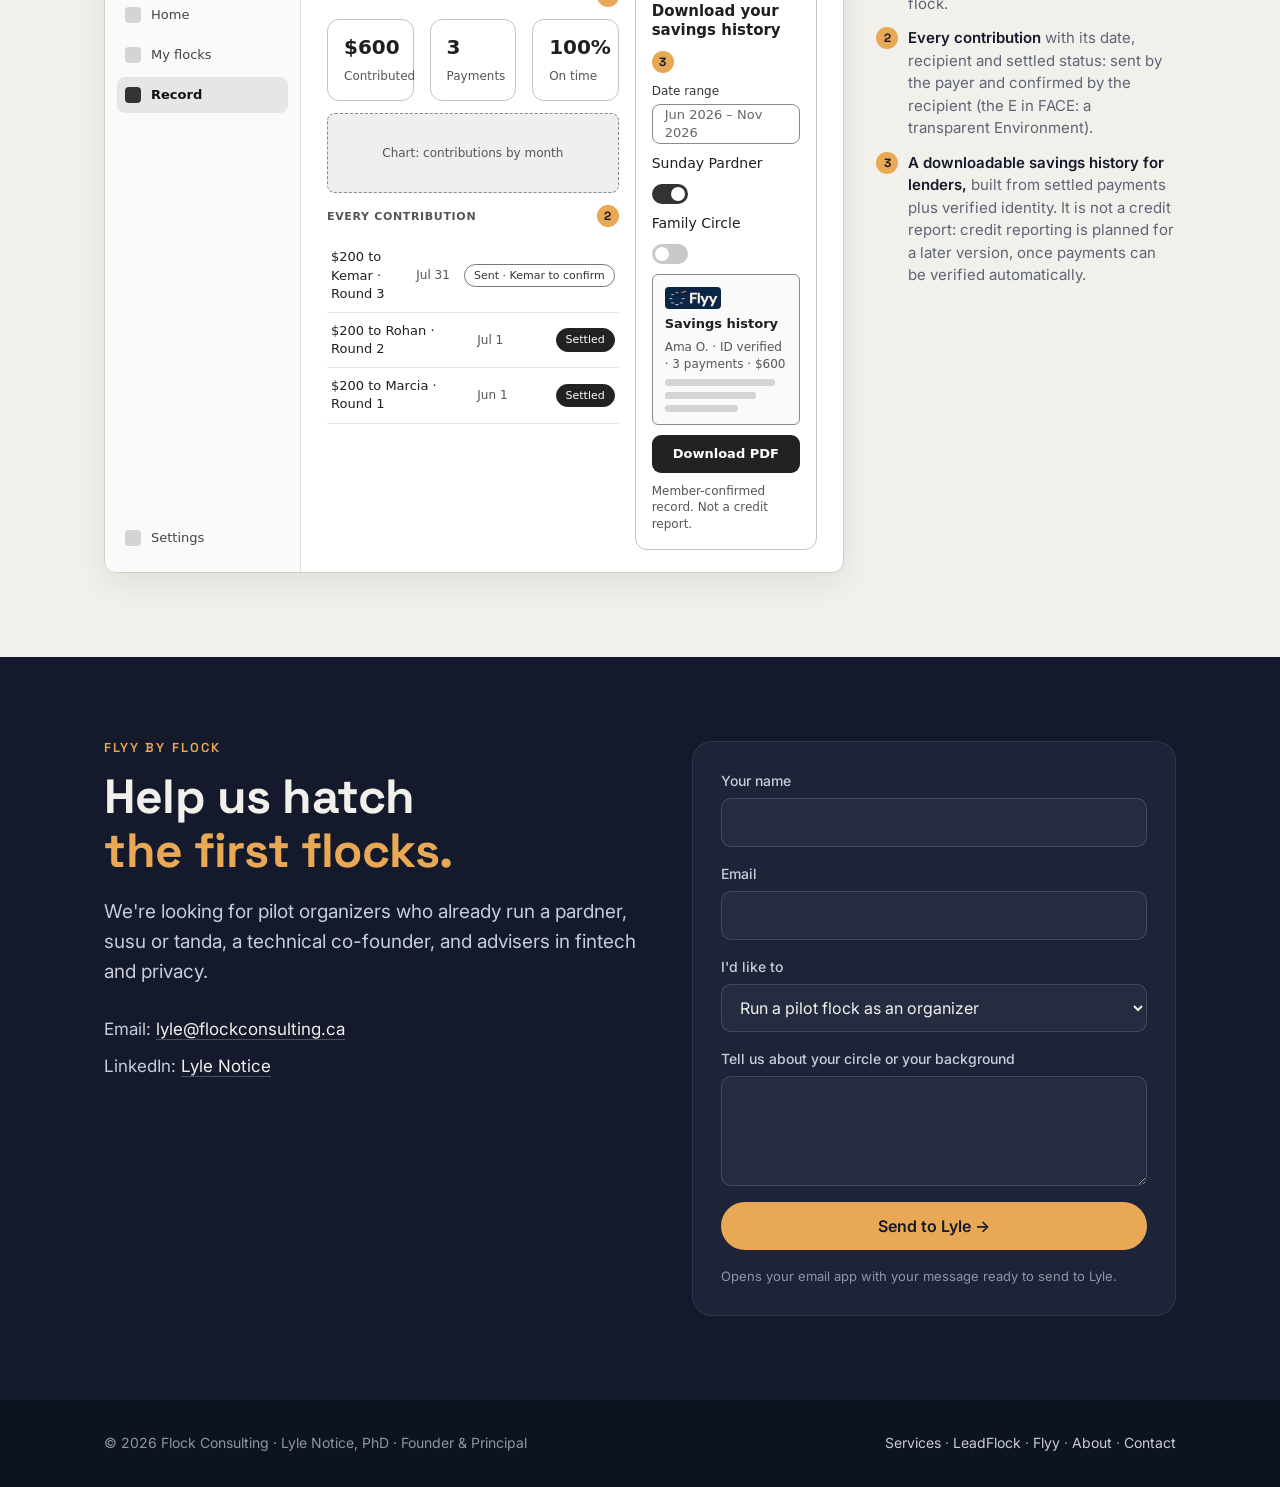
==== commit eb30aa60: "Update Flyy wireframes page with v1 decisions: member confirmation, disputes, organizer role, reliab" ====
--- a/flyy.html
+++ b/flyy.html
@@ -51,7 +51,7 @@
     <h1><img class="flyy-logo" src="flyy-logo.png" width="640" height="256" alt="Flyy"></h1>
     <p class="sub">Save together. Fly together.</p>
     <span class="wip">In development · wireframes</span>
-    <p class="lead">Flyy turns the pardner, susu or tanda your family has always trusted into an app. Friends and community groups save on a schedule and take turns collecting the pot. Nobody has to hold the cash: members e-transfer each other directly, and Flyy never holds or moves anyone's money.</p>
+    <p class="lead">Flyy turns the pardner, susu or tanda your family has always trusted into an app. Friends and community groups save on a schedule and take turns collecting the pot. Nobody has to hold the cash: members e-transfer each other directly, and Flyy never holds or moves anyone's money. Flyy does not guarantee payouts.</p>
     <div class="ctas">
       <a class="btn btn-amber" href="#onboarding">See the wireframes →</a>
       <a class="btn btn-ghost" href="#contact">Run a pilot flock</a>
@@ -77,18 +77,18 @@
     <h2>Start a flock. Everyone pays in. Everyone gets a turn to fly.</h2>
     <div class="steps4">
       <div class="step4 reveal"><div class="n">01</div><h3>Start a flock</h3><p>Invite your people and set the amount and the schedule.</p></div>
-      <div class="step4 reveal"><div class="n">02</div><h3>Everyone pays in</h3><p>Members e-transfer each other as they always have. Flyy tracks who has paid.</p></div>
-      <div class="step4 reveal"><div class="n">03</div><h3>Take your turn</h3><p>Each round, one member collects the whole pot, sent directly by the others.</p></div>
-      <div class="step4 reveal"><div class="n">04</div><h3>Keep the record</h3><p>A history of every contribution, ready to show a lender.</p></div>
+      <div class="step4 reveal"><div class="n">02</div><h3>Everyone pays in</h3><p>Members e-transfer each other as they always have. The payer taps “I sent it” and the recipient taps “Received.”</p></div>
+      <div class="step4 reveal"><div class="n">03</div><h3>Take your turn</h3><p>Each round, one member collects their hand: the whole pot, sent directly by the others.</p></div>
+      <div class="step4 reveal"><div class="n">04</div><h3>Keep the record</h3><p>A downloadable savings history of every contribution, to show a lender.</p></div>
     </div>
-    <p class="source">These are low-fidelity wireframes: they show layout, content and flow, not the final visual design. Names and amounts are sample placeholders.</p>
+    <p class="source">These are low-fidelity wireframes: they show layout, content and flow, not the final visual design. Names and amounts are sample placeholders. Open banking and credit reporting are planned for a later version.</p>
   </div>
 </section>
 
 <!-- 1 ONBOARDING -->
 <section id="onboarding" class="alt">
   <div class="wrap">
-    <div class="flow-intro"><div class="eyebrow">Flow 1 · Onboarding</div><h2>From invite link to verified member.</h2><p>Most people arrive from a lead bird's invite. They sign up with their phone, verify their ID, and land in the flock that invited them.</p></div>
+    <div class="flow-intro"><div class="eyebrow">Flow 1 · Onboarding</div><h2>From invite link to verified member.</h2><p>Most people arrive from an organizer's invite. They sign up with their phone, verify their ID, and land in the flock that invited them.</p></div>
 
     <figure class="shot">
       <div class="wf" role="img" aria-label="Wireframe: welcome and sign-up page">
@@ -109,7 +109,8 @@
               <label class="fld"><span class="row">Mobile number <span class="m">3</span></span><span class="inp">+1 (___) ___-____</span></label>
               <span class="b2">Send code</span>
               <label class="fld">6-digit code<span class="inp">_ _ _ _ _ _</span></label>
-              <span class="ck s">I agree to the Terms and Privacy Policy</span>
+              <span class="s box soft">Flyy never holds money and does not guarantee payouts. Members pay each other directly.</span>
+              <span class="ck s">I understand, and I agree to the Terms and Privacy Policy</span>
               <span class="b1">Continue</span>
               <span class="s">Already have an account? Log in</span>
             </div>
@@ -123,6 +124,7 @@
           <li><span class="m">2</span><span><b>Trust line up front:</b> Flyy never holds or moves money.</span></li>
           <li><span class="m">3</span><span><b>Mobile number is the login,</b> so payment reminders can go out by text.</span></li>
           <li><span class="m">4</span><span><b>Invite context:</b> the link carries the flock, so new members land in it after sign-up.</span></li>
+          <li><span class="m">5</span><span><b>Plain risk notice:</b> Flyy does not guarantee payouts, and each member ticks that before continuing.</span></li>
         </ol>
       </figcaption>
     </figure>
@@ -149,7 +151,7 @@
       <figcaption>
         <span class="stag">Screen 2</span><h3>Verify your identity</h3>
         <ol>
-          <li><span class="m">1</span><span><b>ID photo plus a selfie,</b> handled by an ID-verification provider. Every member is verified (the A in Flyy's FACE trust model: Authenticity).</span></li>
+          <li><span class="m">1</span><span><b>ID photo plus a selfie, or a bank-login check,</b> handled by an ID-verification provider (provider to be confirmed). Every member is verified (the A in Flyy's FACE trust model: Authenticity).</span></li>
           <li><span class="m">2</span><span><b>Members see a badge,</b> not the document itself.</span></li>
         </ol>
       </figcaption>
@@ -163,10 +165,10 @@
           <div class="main">
             <div class="top"><h4>Welcome, Ama</h4><span class="chip on">Verified</span><span class="av">AO</span></div>
             <div class="row"><span class="lbl grow">Waiting for you</span><span class="m">1</span></div>
-            <div class="box strong"><div class="row"><span class="av">MB</span><div class="grow"><h5>Sunday Pardner</h5><span class="s">Marcia invited you · $200 monthly · 8 birds · you fly in Round 5</span></div><span class="b1">Accept invite</span><span class="b2">Decline</span></div></div>
+            <div class="box strong"><div class="row"><span class="av">MB</span><div class="grow"><h5>Sunday Pardner</h5><span class="s">Marcia invited you · $200 monthly · 6 birds · you collect in Round 5</span></div><span class="b1">Accept invite</span><span class="b2">Decline</span></div></div>
             <div class="cols">
-              <div class="box"><div class="row"><div class="ph" style="width:44px;height:44px">+</div><h5 class="grow">Start a flock</h5><span class="m">2</span></div><span class="s">You'll be the lead bird: set the amount, schedule and order.</span><span class="b2" style="align-self:flex-start">Start a flock</span></div>
-              <div class="box"><div class="row"><div class="ph" style="width:44px;height:44px">#</div><h5 class="grow">Join with a code</h5><span class="m">3</span></div><span class="s">Got a code from your lead bird?</span><div class="row"><span class="inp grow">Invite code</span><span class="b2">Join</span></div></div>
+              <div class="box"><div class="row"><div class="ph" style="width:44px;height:44px">+</div><h5 class="grow">Start a flock</h5><span class="m">2</span></div><span class="s">You'll be the organizer (free): set the amount, schedule and order.</span><span class="b2" style="align-self:flex-start">Start a flock</span></div>
+              <div class="box"><div class="row"><div class="ph" style="width:44px;height:44px">#</div><h5 class="grow">Join with a code</h5><span class="m">3</span></div><span class="s">Got a code from your organizer?</span><div class="row"><span class="inp grow">Invite code</span><span class="b2">Join</span></div></div>
             </div>
           </div>
         </div>
@@ -175,7 +177,7 @@
         <span class="stag">Screen 3</span><h3>Join or start</h3>
         <ol>
           <li><span class="m">1</span><span><b>A pending invite comes first,</b> so people who arrived from a link can accept in one click.</span></li>
-          <li><span class="m">2</span><span><b>Start a flock</b> makes this person the lead bird, the organizer.</span></li>
+          <li><span class="m">2</span><span><b>Start a flock</b> makes this person the organizer. Organizers don't pay the $1.99 monthly fee.</span></li>
           <li><span class="m">3</span><span><b>Join with a code</b> for invites shared by word of mouth.</span></li>
         </ol>
       </figcaption>
@@ -186,7 +188,7 @@
 <!-- 2 START A FLOCK -->
 <section id="start-flock">
   <div class="wrap">
-    <div class="flow-intro"><div class="eyebrow">Flow 2 · Start a flock</div><h2>A lead bird sets up the circle in three steps.</h2><p>On a wide screen the setup is a wizard with a live summary beside it, so the lead bird always sees the pot, the schedule and who's in.</p></div>
+    <div class="flow-intro"><div class="eyebrow">Flow 2 · Start a flock</div><h2>An organizer sets up the circle in three steps.</h2><p>On a wide screen the setup is a wizard with a live summary beside it, so the organizer always sees the pot, the schedule and who's in.</p></div>
 
     <figure class="shot">
       <div class="wf" role="img" aria-label="Wireframe: create a flock, step 1 basics">
@@ -198,16 +200,16 @@
             <div class="wsteps"><i class="on"></i><i></i><i></i></div>
             <div class="cols wide">
               <div style="display:flex;flex-direction:column;gap:12px">
-                <label class="fld">Flock name<span class="inp">Family Susu</span></label>
+                <label class="fld">Flock name<span class="inp">Family Circle</span></label>
                 <label class="fld"><span class="row">Each member pays <span class="m">1</span></span><span class="inp">$ 200</span></label>
                 <div class="fld">How often<div class="seg"><span>Weekly</span><span>Every 2 weeks</span><span class="on">Monthly</span></div></div>
-                <div class="cols"><div class="fld">Members (incl. you)<span class="inp">–&nbsp;&nbsp;&nbsp;8&nbsp;&nbsp;&nbsp;+</span></div><label class="fld">First due date<span class="inp">Jun 1, 2027</span></label></div>
+                <div class="cols"><div class="fld">Members (incl. you)<span class="inp">–&nbsp;&nbsp;&nbsp;6&nbsp;&nbsp;&nbsp;+</span></div><label class="fld">First due date<span class="inp">Jun 1, 2027</span></label></div>
                 <div class="row"><span class="b2">Cancel</span><span class="b1">Next: rotation order</span></div>
               </div>
               <div class="box soft">
-                <div class="row"><h5 class="grow">Each turn's pot</h5><span class="m">2</span></div>
-                <div class="big">$1,600</div>
-                <span class="s">$200 × 8 members · 8 rounds · Jun 2027 – Jan 2028</span>
+                <div class="row"><h5 class="grow">Each hand's pot</h5><span class="m">2</span></div>
+                <div class="big">$1,200</div>
+                <span class="s">$200 × 6 members · 6 rounds · Jun – Nov 2027</span>
                 <div class="ph" style="height:90px">Calendar strip: one dot per round</div>
               </div>
             </div>
@@ -233,21 +235,21 @@
             <div class="wsteps"><i class="on"></i><i class="on"></i><i class="on"></i></div>
             <div class="cols">
               <div class="box">
-                <div class="row"><div class="seg grow"><span>Random draw</span><span class="on">I'll set it</span><span>Members pick</span></div><span class="m">1</span></div>
+                <div class="row"><div class="seg grow"><span class="on">Assign turns</span><span>Random draw</span></div><span class="m">1</span></div>
                 <div class="tbl">
                   <div class="tr h"><span>Member</span><span>Round</span><span>Order</span></div>
                   <div class="tr"><span><span class="av">AO</span>Ama (you)</span><span>1 · Jun 1</span><span>⋮⋮</span></div>
                   <div class="tr"><span><span class="av">MB</span>Marcia</span><span>2 · Jul 1</span><span>⋮⋮</span></div>
                   <div class="tr"><span><span class="av">KJ</span>Kemar</span><span>3 · Aug 1</span><span>⋮⋮</span></div>
                   <div class="tr"><span class="s">Open slot</span><span>4 · Sep 1</span><span>⋮⋮</span></div>
-                  <div class="tr"><span class="s">4 more open slots</span><span>5–8</span><span></span></div>
+                  <div class="tr"><span class="s">2 more open slots</span><span>5–6</span><span></span></div>
                 </div>
               </div>
               <div class="box">
                 <div class="row"><h5 class="grow">Invite your flock</h5><span class="m">2</span></div>
                 <span class="inp">getflyy.ca/j/FAMILY-3MX</span>
-                <div class="row"><span class="b2">Copy link</span><span class="b2">Share…</span><span class="b2">Add contacts</span></div>
-                <div class="row"><span class="lbl grow">3 of 8 joined</span><span class="m">3</span></div>
+                <div class="row"><span class="b2">Copy link</span><span class="b2">Share…</span><span class="b2">Invite by text</span></div>
+                <div class="row"><span class="lbl grow">3 of 6 joined</span><span class="m">3</span></div>
                 <div class="tbl">
                   <div class="tr"><span><span class="av">AO</span>Ama (you)</span><span></span><span class="chip on">Verified</span></div>
                   <div class="tr"><span><span class="av">MB</span>Marcia</span><span></span><span class="chip on">Verified</span></div>
@@ -263,8 +265,8 @@
       <figcaption>
         <span class="stag">Screens 5 and 6</span><h3>Rotation order and invites</h3>
         <ol>
-          <li><span class="m">1</span><span><b>Choose how the order is set,</b> then drag rows to reorder. Each slot shows its round and date. The order locks at launch.</span></li>
-          <li><span class="m">2</span><span><b>One link</b> to drop into WhatsApp, text or a church group chat.</span></li>
+          <li><span class="m">1</span><span><b>The organizer assigns turns or runs a random draw,</b> then drags rows to reorder. New members go to later turns by default. After launch, members can request a swap and the organizer approves it.</span></li>
+          <li><span class="m">2</span><span><b>One link</b> to drop into WhatsApp or a church group chat, or invite by text message.</span></li>
           <li><span class="m">3</span><span><b>Live status per member:</b> invited, joined, verified.</span></li>
         </ol>
       </figcaption>
@@ -276,17 +278,17 @@
         <div class="app">
           <div class="side"><img src="flyy-logo.png" width="96" height="38" alt=""><span>Home</span><span class="on">My flocks</span><span>Record</span><span class="sp"></span><span>Settings</span></div>
           <div class="main">
-            <div class="top"><h4>Family Susu</h4><span class="s">Review and launch</span><span class="m">1</span></div>
+            <div class="top"><h4>Family Circle</h4><span class="s">Review and launch</span><span class="m">1</span></div>
             <div class="cols c3">
               <div class="box"><span class="s">Each member pays</span><h5>$200 monthly</h5></div>
-              <div class="box"><span class="s">Pot per turn</span><h5>$1,600</h5></div>
-              <div class="box"><span class="s">Runs</span><h5>Jun 2027 – Jan 2028</h5></div>
+              <div class="box"><span class="s">Pot per turn</span><h5>$1,200</h5></div>
+              <div class="box"><span class="s">Runs</span><h5>Jun – Nov 2027</h5></div>
             </div>
             <div class="cols">
-              <div class="box"><h5>Rotation · 8 turns</h5><div class="strip"><span><span class="av">AO</span>Jun</span><span><span class="av">MB</span>Jul</span><span><span class="av">KJ</span>Aug</span><span><span class="av">DT</span>Sep</span><span><span class="av">…</span>Oct+</span></div></div>
-              <div class="box"><div class="row"><h5 class="grow">Flock rules</h5><span class="m">2</span></div><span class="ck">Pay by the 1st of each month</span><span class="ck">3-day grace period, then the lead bird is alerted</span><span class="ck">The recipient confirms every payment</span></div>
-            </div>
-            <div class="row box soft" style="flex-direction:row"><span class="m">3</span><span class="s grow">Waiting on 5 members to join and verify before you can launch.</span><span class="b1 off">Launch flock</span></div>
+              <div class="box"><h5>Rotation · 6 turns</h5><div class="strip"><span><span class="av">AO</span>Jun</span><span><span class="av">MB</span>Jul</span><span><span class="av">KJ</span>Aug</span><span><span class="av">DT</span>Sep</span><span><span class="av">…</span>Oct+</span></div></div>
+              <div class="box"><div class="row"><h5 class="grow">Flock rules</h5><span class="m">2</span></div><span class="ck">Pay by the 1st of each month</span><span class="ck">Recipient confirms within 48 hours, or the organizer is alerted</span><span class="ck">Members pay $1.99 a month. The organizer is free.</span><span class="ck">Flyy does not guarantee payouts</span></div>
+            </div>
+            <div class="row box soft" style="flex-direction:row"><span class="m">3</span><span class="s grow">Waiting on 3 members to join and verify before you can launch.</span><span class="b1 off">Launch flock</span></div>
           </div>
         </div>
       </div>
@@ -294,7 +296,7 @@
         <span class="stag">Screen 7</span><h3>Review and launch</h3>
         <ol>
           <li><span class="m">1</span><span><b>One summary everyone sees</b> before any money moves.</span></li>
-          <li><span class="m">2</span><span><b>Flock rules:</b> due date, grace period and how payments are confirmed. Each member accepts them when they join.</span></li>
+          <li><span class="m">2</span><span><b>Flock rules:</b> due date, the 48-hour confirmation window, the member fee and a plain notice that Flyy does not guarantee payouts. Each member accepts them when they join.</span></li>
           <li><span class="m">3</span><span><b>Launch stays disabled</b> until every member has joined, verified and accepted.</span></li>
         </ol>
       </figcaption>
@@ -316,14 +318,14 @@
             <div class="top"><h4>Good morning, Ama</h4><div class="ph" style="width:32px;height:32px;border-radius:50%;padding:0">Bell</div><span class="av">AO</span></div>
             <div class="cols c3">
               <div class="box strong"><div class="row"><span class="lbl grow">Up next</span><span class="m">1</span></div><h5>Pay Kemar $200</h5><span class="s">Sunday Pardner · Round 3 · due Aug 1 (in 3 days)</span><span class="b1">Pay in</span></div>
-              <div class="box soft"><div class="row"><span class="lbl grow">Your turn</span><span class="m">2</span></div><h5>You fly in Round 5</h5><span class="s">You'll collect $1,600 on Oct 1</span><span class="b2">See rotation</span></div>
+              <div class="box soft"><div class="row"><span class="lbl grow">Your turn</span><span class="m">2</span></div><h5>Collect your hand in Round 5</h5><span class="s">$1,200 on Oct 1</span><span class="b2">See rotation</span></div>
               <div class="box"><span class="lbl">Saved so far</span><div class="big">$600</div><span class="s">3 payments · 100% on time</span></div>
             </div>
             <div class="row"><span class="lbl grow">My flocks</span><span class="m">3</span><span class="b2">+ Start a flock</span></div>
             <div class="tbl">
               <div class="tr h"><span>Flock</span><span>This round</span><span>Status</span></div>
-              <div class="tr"><span>Sunday Pardner · Round 3 of 8</span><span><span class="meter" style="display:block"><i style="width:75%"></i></span></span><span class="chip">6 of 8 paid</span></div>
-              <div class="tr"><span>Family Susu · starts Jun 2027</span><span><span class="meter" style="display:block"><i style="width:37%"></i></span></span><span class="chip">3 of 8 joined</span></div>
+              <div class="tr"><span>Sunday Pardner · Round 3 of 6</span><span><span class="meter" style="display:block"><i style="width:50%"></i></span></span><span class="chip">4 of 5 sent</span></div>
+              <div class="tr"><span>Family Circle · starts Jun 2027</span><span><span class="meter" style="display:block"><i style="width:50%"></i></span></span><span class="chip">3 of 6 joined</span></div>
             </div>
           </div>
         </div>
@@ -332,41 +334,43 @@
         <span class="stag">Screen 8</span><h3>Home dashboard</h3>
         <ol>
           <li><span class="m">1</span><span><b>The next action comes first:</b> who to pay, how much and when.</span></li>
-          <li><span class="m">2</span><span><b>Your turn</b> is always visible, so the payoff stays in view.</span></li>
+          <li><span class="m">2</span><span><b>Your hand</b> is always visible, so the payoff stays in view.</span></li>
           <li><span class="m">3</span><span><b>Every flock at a glance:</b> round, progress and status.</span></li>
         </ol>
       </figcaption>
     </figure>
 
     <figure class="shot">
-      <div class="wf" role="img" aria-label="Wireframe: flock round page with who has paid and group chat">
+      <div class="wf" role="img" aria-label="Wireframe: flock round page with who has paid and member reliability">
         <div class="wf-bar"><i></i><i></i><i></i><span class="wf-url">app.getflyy.ca/flocks/sunday-pardner</span></div>
         <div class="app">
           <div class="side"><img src="flyy-logo.png" width="96" height="38" alt=""><span>Home</span><span class="on">My flocks</span><span>Record</span><span class="sp"></span><span>Settings</span></div>
           <div class="main">
-            <div class="top"><h4>Sunday Pardner</h4><span class="s">Lead bird: Marcia</span><span class="b1">Pay my $200</span></div>
+            <div class="top"><h4>Sunday Pardner</h4><span class="s">Organizer: Marcia</span><span class="b1">Pay my $200</span></div>
             <div class="cols wide">
               <div style="display:flex;flex-direction:column;gap:12px;min-width:0">
-                <div class="box"><div class="row"><span class="lbl grow">Round 3 of 8 · due Aug 1</span><span class="m">1</span></div><div class="row"><span class="av">KJ</span><div class="grow"><h5>Kemar is flying</h5><span class="s">$1,200 of $1,600 confirmed</span></div></div><div class="meter"><i style="width:75%"></i></div></div>
+                <div class="box"><div class="row"><span class="lbl grow">Round 3 of 6 · due Aug 1</span><span class="m">1</span></div><div class="row"><span class="av">KJ</span><div class="grow"><h5>Kemar is up now</h5><span class="s">$400 of $1,000 confirmed</span></div></div><div class="meter"><i style="width:40%"></i></div></div>
                 <div class="row"><span class="lbl grow">Who's paid</span><span class="m">2</span></div>
                 <div class="tbl">
                   <div class="tr"><span><span class="av">AO</span>Ama (you)</span><span class="s">Due Aug 1</span><span class="chip">Due in 3 days</span></div>
                   <div class="tr"><span><span class="av">MB</span>Marcia</span><span class="s">Jul 30</span><span class="chip on">Confirmed</span></div>
-                  <div class="tr"><span><span class="av">GF</span>Grace</span><span class="s">Jul 31</span><span class="chip">Sent · awaiting Kemar</span></div>
-                  <div class="tr"><span><span class="av">DT</span>Desmond</span><span class="s">Aug 1</span><span class="chip late">Late 2 days</span></div>
-                  <div class="tr"><span class="s">+4 more confirmed</span><span></span><span></span></div>
+                  <div class="tr"><span><span class="av">GF</span>Grace</span><span class="s">Jul 31</span><span class="chip">Sent · Kemar to confirm</span></div>
+                  <div class="tr"><span><span class="av">DT</span>Desmond</span><span class="s">Jul 30</span><span class="chip late">48h+ · Honk</span></div>
                 </div>
                 <div class="row"><span class="lbl grow">Rotation</span><span class="m">3</span></div>
-                <div class="strip"><span><span class="av">MB</span>Jun ✓</span><span><span class="av">RS</span>Jul ✓</span><span class="now"><span class="av">KJ</span><b>Aug</b></span><span><span class="av">DT</span>Sep</span><span><span class="av">AO</span>Oct</span><span><span class="av">…</span>Nov+</span></div>
+                <div class="strip"><span><span class="av">MB</span>Jun · Collected</span><span><span class="av">RS</span>Jul · Collected</span><span class="now"><span class="av">KJ</span><b>Aug · Up now</b></span><span><span class="av">DT</span>Sep</span><span><span class="av">AO</span>Oct</span><span><span class="av">GF</span>Nov</span></div>
               </div>
               <div class="box" style="min-height:360px">
-                <div class="row"><h5 class="grow">Flock chat</h5><span class="m">4</span></div>
-                <span class="sys">Round 3 started · Kemar is flying</span>
-                <span class="bub">Morning all! Reminder, it's Kemar's month.</span>
-                <span class="sys">Marcia sent $200 · Kemar confirmed</span>
-                <span class="bub me">Sending mine Friday</span>
-                <span class="sys">Reminder sent to Desmond</span>
-                <div class="compose"><span class="inp">Message the flock</span><span class="b1">Send</span></div>
+                <div class="row" style="flex-wrap:nowrap"><h5 class="grow" style="flex:1 1 0">Members · reliability</h5><span class="m">4</span></div>
+                <div style="display:flex;flex-direction:column;gap:8px">
+                  <div class="row" style="flex-wrap:nowrap"><span class="av">MB</span><span style="flex:1 1 0;min-width:0">Marcia<br><span class="s">Organizer · 100% on time</span></span><span class="chip on">100</span></div>
+                  <div class="row" style="flex-wrap:nowrap"><span class="av">RS</span><span style="flex:1 1 0;min-width:0">Rohan<br><span class="s">100% on time</span></span><span class="chip on">100</span></div>
+                  <div class="row" style="flex-wrap:nowrap"><span class="av">DT</span><span style="flex:1 1 0;min-width:0">Desmond<br><span class="s">1 missed, flagged</span></span><span class="chip late">72</span></div>
+                  <div class="row" style="flex-wrap:nowrap"><span class="av">GF</span><span style="flex:1 1 0;min-width:0">Grace<br><span class="s">New · later turn</span></span><span class="chip">New</span></div>
+                </div>
+                <div class="row" style="flex-wrap:nowrap"><h5 class="grow" style="flex:1 1 0">Organizer tools</h5><span class="m">5</span></div>
+                <span class="b2">Approve swaps (1)</span>
+                <span class="s" style="text-decoration:underline">Remove a member and block from future flocks</span>
               </div>
             </div>
           </div>
@@ -376,9 +380,10 @@
         <span class="stag">Screen 9</span><h3>The flock, this round</h3>
         <ol>
           <li><span class="m">1</span><span><b>Pot progress</b> for the current round and who is collecting it.</span></li>
-          <li><span class="m">2</span><span><b>One shared view of who's paid:</b> confirmed, sent and awaiting confirmation, due, or late. The lead bird can open a late member's row.</span></li>
-          <li><span class="m">3</span><span><b>Rotation strip</b> shows who has flown and who flies next.</span></li>
-          <li><span class="m">4</span><span><b>Chat sits beside the round</b> on wide screens. Payment events post into it automatically.</span></li>
+          <li><span class="m">2</span><span><b>One shared view of who's paid:</b> confirmed, sent (recipient to confirm), or due. The organizer can open an unconfirmed member's row, and the orange Honk is a friendly nudge.</span></li>
+          <li><span class="m">3</span><span><b>Rotation strip</b> shows who has collected, who is up now and who is next.</span></li>
+          <li><span class="m">4</span><span><b>Reliability score</b> the whole group can see. A new member has no score yet and sits later in the order. Missed payments are flagged to the group.</span></li>
+          <li><span class="m">5</span><span><b>Organizer tools:</b> approve turn swaps, or remove a member and block them from future flocks.</span></li>
         </ol>
       </figcaption>
     </figure>
@@ -398,8 +403,9 @@
               <div class="cp"><span>Amount</span><b>$200.00</b><em>Copy</em></div>
               <div class="cp"><span>Message</span><b>FLYY-SP-R3 <span class="m">2</span></b><em>Copy</em></div>
               <span class="b2">Open online banking</span>
-              <div class="row"><h5 class="grow">2 · Let your flock know</h5><span class="m">3</span></div>
-              <span class="ck s">Attach a screenshot (optional)</span>
+              <div class="row"><h5 class="grow">2 · Tell Kemar you sent it</h5><span class="m">3</span></div>
+              <span class="inp">Interac reference number (optional)</span>
+              <span class="ck s">Attach a screenshot of the e-Transfer</span>
               <span class="b1">I've sent it</span>
             </div>
           </div>
@@ -410,7 +416,7 @@
         <ol>
           <li><span class="m">1</span><span><b>A dialog over the flock page</b> hands off to the member's own bank, with copy buttons for each e-Transfer field.</span></li>
           <li><span class="m">2</span><span><b>A reference code</b> in the e-Transfer message helps the recipient match payments.</span></li>
-          <li><span class="m">3</span><span><b>"I've sent it"</b> marks the payment as sent. The recipient still confirms it.</span></li>
+          <li><span class="m">3</span><span><b>"I've sent it"</b> marks the payment as sent, with an optional Interac reference or screenshot as proof. It is settled only when the recipient taps Received, and if they haven't within 48 hours the organizer is alerted.</span></li>
         </ol>
       </figcaption>
     </figure>
@@ -422,27 +428,27 @@
           <div class="side"><img src="flyy-logo.png" width="96" height="38" alt=""><span>Home</span><span class="on">My flocks</span><span>Record</span><span class="sp"></span><span>Settings</span></div>
           <div class="main">
             <div class="cols wide">
-              <div style="display:flex;flex-direction:column;gap:6px"><span class="s">Sunday Pardner · Round 5 · due Oct 1</span><div class="big">It's your turn to fly</div><span class="s">You're collecting $1,600 from 7 birds, plus your own $200.</span></div>
+              <div style="display:flex;flex-direction:column;gap:6px"><span class="s">Sunday Pardner · Round 5 · due Oct 1</span><div class="big">Your turn to fly</div><span class="s">You're collecting $1,200 from 5 birds, plus your own $200.</span></div>
               <div class="ph" style="height:90px">Celebration illustration</div>
             </div>
-            <div class="box"><div class="row"><span class="grow s">$800 of $1,400 confirmed</span></div><div class="meter"><i style="width:57%"></i></div></div>
+            <div class="box"><div class="row"><span class="grow s">$400 of $1,000 confirmed</span></div><div class="meter"><i style="width:40%"></i></div></div>
             <div class="row"><span class="lbl grow">Confirm what's landed</span><span class="m">1</span></div>
             <div class="tbl">
               <div class="tr"><span><span class="av">GF</span>Grace · sent Sep 29</span><span class="s">Ref FLYY-SP-R5</span><span class="row"><span class="b1">Received</span><span class="b2">Not received</span><span class="m">2</span></span></div>
               <div class="tr"><span><span class="av">RS</span>Rohan · sent Sep 30</span><span class="s">Ref FLYY-SP-R5</span><span class="row"><span class="b1">Received</span><span class="b2">Not received</span></span></div>
-              <div class="tr"><span><span class="av">MB</span>Marcia, Kemar +2</span><span></span><span class="chip on">Confirmed</span></div>
+              <div class="tr"><span><span class="av">MB</span>Marcia, Kemar</span><span></span><span class="chip on">Confirmed</span></div>
               <div class="tr"><span><span class="av">DT</span>Desmond</span><span></span><span class="chip">Not sent yet</span></div>
             </div>
-            <div class="row"><span class="m">3</span><span class="s">The round closes after the last confirmation. Round 6 starts Nov 1.</span></div>
+            <div class="row"><span class="m">3</span><span class="s grow">Payouts go straight to your bank. The round closes after the last confirmation. Round 6 starts Nov 1.</span><span class="b1">Collect your hand</span></div>
           </div>
         </div>
       </div>
       <figcaption>
         <span class="stag">Screen 11</span><h3>Your turn to fly</h3>
         <ol>
-          <li><span class="m">1</span><span><b>The recipient confirms each payment</b> once it lands. Confirmed payments are what go on everyone's record.</span></li>
-          <li><span class="m">2</span><span><b>"Not received"</b> starts a gentle check-in with that member, not a public accusation.</span></li>
-          <li><span class="m">3</span><span><b>The round closes</b> after the last confirmation, and the next member's turn begins.</span></li>
+          <li><span class="m">1</span><span><b>The recipient taps Received</b> once each payment lands. A payment is settled only when both sides have tapped, and settled payments are what go on everyone's record.</span></li>
+          <li><span class="m">2</span><span><b>"Not received"</b> opens a dispute (next screens), not a public accusation.</span></li>
+          <li><span class="m">3</span><span><b>Payouts go straight to the collector's bank.</b> The round closes after the last confirmation, and the next member's turn begins.</span></li>
         </ol>
       </figcaption>
     </figure>
@@ -452,35 +458,63 @@
 <!-- 4 ON TRACK AND ON RECORD -->
 <section id="record">
   <div class="wrap">
-    <div class="flow-intro"><div class="eyebrow">Flow 4 · On track and on record</div><h2>The app chases payments, and the record follows you.</h2><p>Lead birds stop chasing payments by hand, and every member builds the documentation lenders ask for and savings circles have never produced.</p></div>
-
-    <figure class="shot">
-      <div class="wf" role="img" aria-label="Wireframe: late payment drawer for the lead bird">
+    <div class="flow-intro"><div class="eyebrow">Flow 4 · On track and on record</div><h2>The app chases payments, and the record follows you.</h2><p>Organizers stop chasing payments by hand, problems get resolved in the open, and every member builds a savings history that savings circles have never produced.</p></div>
+
+    <figure class="shot">
+      <div class="wf" role="img" aria-label="Wireframe: unconfirmed payment drawer for the organizer">
         <div class="wf-bar"><i></i><i></i><i></i><span class="wf-url">app.getflyy.ca/flocks/sunday-pardner/members/desmond</span></div>
         <div class="app overlay">
           <div class="side"><img src="flyy-logo.png" width="96" height="38" alt=""><span>Home</span><span class="on">My flocks</span><span>Record</span><span class="sp"></span><span>Settings</span></div>
           <div class="main ghost"><div class="top"><h4>Sunday Pardner</h4></div><div class="ph" style="height:120px">Round progress</div><div class="ph" style="height:220px">Who's paid</div></div>
           <div class="dim right">
             <div class="drawer">
-              <div class="row"><span class="lbl grow">Lead bird view</span><span class="s">✕</span></div>
-              <div class="row"><span class="av">DT</span><div class="grow"><h5>Desmond is late</h5><span class="s">$200 to Kemar · was due Aug 1</span></div><span class="chip late">2 days</span></div>
-              <span class="s">Grace period ends Aug 4. Desmond flies in Round 4.</span>
-              <div class="row"><span class="lbl grow">Reminders already sent</span><span class="m">1</span></div>
-              <div class="wtl"><span>Jul 29 · 3 days before · text + push</span><span>Aug 1 · due today · text + push</span><span><b>Aug 2 · friendly overdue note</b></span><span class="s">Aug 4 · grace period ends</span></div>
+              <div class="row"><span class="lbl grow">Organizer view</span><span class="s">✕</span></div>
+              <div class="row"><span class="av">DT</span><div class="grow"><h5>Desmond's payment isn't confirmed</h5><span class="s">$200 to Kemar · marked sent Jul 30</span></div><span class="chip late">48h+</span></div>
+              <span class="s">Kemar hasn't tapped Received. Desmond added an Interac reference.</span>
+              <div class="row"><span class="lbl grow">What Flyy has done</span><span class="m">1</span></div>
+              <div class="wtl"><span>Jul 30 · Desmond tapped “I sent it” with a reference</span><span>Jul 30 · Kemar asked to confirm · text + push</span><span>Aug 1 · reminder to Kemar · text + push</span><span><b>Aug 2 · flagged to you after 48 hours</b></span></div>
               <div class="row"><span class="lbl grow">What do you want to do?</span><span class="m">2</span></div>
-              <span class="b1">Send a personal nudge</span>
-              <div class="row"><span class="b2 grow">Call Desmond</span><span class="b2 grow">Record cash paid</span></div>
-              <span class="s" style="text-decoration:underline">Move Desmond's turn later</span>
-              <span class="s" style="text-decoration:underline">Pause or remove from flock</span>
-            </div>
-          </div>
-        </div>
-      </div>
-      <figcaption>
-        <span class="stag">Screen 12</span><h3>Late payment (lead bird)</h3>
-        <ol>
-          <li><span class="m">1</span><span><b>Automatic reminders</b> before, on and after the due date, so nobody has to chase payments (the F in FACE: Facilitation).</span></li>
-          <li><span class="m">2</span><span><b>Escalating options</b> in a side drawer: a personal nudge, a call, recording a cash payment, then moving or pausing the member.</span></li>
+              <span class="b1">Honk at Kemar to confirm</span>
+              <div class="row"><span class="b2 grow">View proof</span><span class="b2 grow">Honk at Desmond</span></div>
+              <span class="s">If Kemar says “Not received,” a dispute opens.</span>
+            </div>
+          </div>
+        </div>
+      </div>
+      <figcaption>
+        <span class="stag">Screen 12</span><h3>Unconfirmed payment (organizer)</h3>
+        <ol>
+          <li><span class="m">1</span><span><b>A timeline of what Flyy already did:</b> reminders by push and SMS, then a flag to the organizer after 48 hours without a confirmation (the F in FACE: Facilitation).</span></li>
+          <li><span class="m">2</span><span><b>Friendly options</b> in a side drawer: Honk at the recipient or the payer, or view the proof.</span></li>
+        </ol>
+      </figcaption>
+    </figure>
+
+    <figure class="shot">
+      <div class="wf" role="img" aria-label="Wireframe: dispute dialog where both sides upload proof and the organizer decides">
+        <div class="wf-bar"><i></i><i></i><i></i><span class="wf-url">app.getflyy.ca/flocks/sunday-pardner/disputes/3</span></div>
+        <div class="app overlay">
+          <div class="side"><img src="flyy-logo.png" width="96" height="38" alt=""><span>Home</span><span class="on">My flocks</span><span>Record</span><span class="sp"></span><span>Settings</span></div>
+          <div class="main ghost"><div class="top"><h4>Sunday Pardner</h4></div><div class="ph" style="height:120px">Round progress</div><div class="ph" style="height:200px">Who's paid</div></div>
+          <div class="dim">
+            <div class="dlg">
+              <div class="row"><div class="grow"><h5>Kemar says he didn't receive $200</h5><span class="s">From Desmond · Round 3 · opened Aug 3</span></div><span class="m">1</span></div>
+              <div class="row"><h5 class="grow">Proof from each side</h5><span class="m">2</span></div>
+              <div class="cp"><span>Desmond</span><b>Screenshot + reference</b><em>Uploaded</em></div>
+              <div class="cp"><span>Kemar</span><b>Bank statement</b><em>Needed</em></div>
+              <div class="row"><h5 class="grow">Organizer decides</h5><span class="m">3</span></div>
+              <div class="row"><span class="b1 grow">Mark as received</span><span class="b2 grow">Mark as not paid</span></div>
+              <span class="s box soft">A “not paid” decision is flagged to the group and counts against the reliability score. Flyy does not guarantee payouts.</span>
+            </div>
+          </div>
+        </div>
+      </div>
+      <figcaption>
+        <span class="stag">Screen 13</span><h3>Dispute</h3>
+        <ol>
+          <li><span class="m">1</span><span><b>The recipient tapped “Not received.”</b> Nothing is announced publicly.</span></li>
+          <li><span class="m">2</span><span><b>Both sides upload proof:</b> a screenshot, an Interac reference or a bank statement.</span></li>
+          <li><span class="m">3</span><span><b>The organizer decides.</b> Open question: who decides when the organizer is one of the two sides?</span></li>
         </ol>
       </figcaption>
     </figure>
@@ -499,30 +533,30 @@
                 <div class="ph" style="height:80px">Chart: contributions by month</div>
                 <div class="row"><span class="lbl grow">Every contribution</span><span class="m">2</span></div>
                 <div class="tbl">
-                  <div class="tr"><span>$200 to Kemar · Round 3</span><span class="s">Jul 31</span><span class="chip">Sent</span></div>
-                  <div class="tr"><span>$200 to Rohan · Round 2</span><span class="s">Jul 1</span><span class="chip on">Confirmed</span></div>
-                  <div class="tr"><span>$200 to Marcia · Round 1</span><span class="s">Jun 1</span><span class="chip on">Confirmed</span></div>
+                  <div class="tr"><span>$200 to Kemar · Round 3</span><span class="s">Jul 31</span><span class="chip">Sent · Kemar to confirm</span></div>
+                  <div class="tr"><span>$200 to Rohan · Round 2</span><span class="s">Jul 1</span><span class="chip on">Settled</span></div>
+                  <div class="tr"><span>$200 to Marcia · Round 1</span><span class="s">Jun 1</span><span class="chip on">Settled</span></div>
                 </div>
               </div>
               <div class="box">
-                <div class="row"><h5 class="grow">Share with a lender</h5><span class="m">3</span></div>
+                <div class="row"><h5 class="grow">Download your savings history</h5><span class="m">3</span></div>
                 <label class="fld">Date range<span class="inp">Jun 2026 – Nov 2026</span></label>
                 <div class="row"><span class="grow">Sunday Pardner</span><i class="sw"></i></div>
-                <div class="row"><span class="grow">Family Susu</span><i class="sw off"></i></div>
-                <div class="doc"><img src="flyy-logo.png" width="56" height="22" alt="" style="width:56px;height:auto;border-radius:4px"><b style="font-size:13px">Contribution statement</b><span class="s">Ama O. · ID verified · 3 payments · $600</span><div class="ln" style="width:90%"></div><div class="ln" style="width:75%"></div><div class="ln" style="width:60%"></div></div>
+                <div class="row"><span class="grow">Family Circle</span><i class="sw off"></i></div>
+                <div class="doc"><img src="flyy-logo.png" width="56" height="22" alt="" style="width:56px;height:auto;border-radius:4px"><b style="font-size:13px">Savings history</b><span class="s">Ama O. · ID verified · 3 payments · $600</span><div class="ln" style="width:90%"></div><div class="ln" style="width:75%"></div><div class="ln" style="width:60%"></div></div>
                 <span class="b1">Download PDF</span>
-                <span class="b2">Send a secure link</span>
-              </div>
-            </div>
-          </div>
-        </div>
-      </div>
-      <figcaption>
-        <span class="stag">Screen 13</span><h3>Savings record and lender statement</h3>
+                <span class="s">Member-confirmed record. Not a credit report.</span>
+              </div>
+            </div>
+          </div>
+        </div>
+      </div>
+      <figcaption>
+        <span class="stag">Screen 14</span><h3>Savings record and history download</h3>
         <ol>
           <li><span class="m">1</span><span><b>Totals and on-time rate</b> across every flock.</span></li>
-          <li><span class="m">2</span><span><b>Every contribution</b> with its date, recipient and confirmation status (the E in FACE: a transparent Environment).</span></li>
-          <li><span class="m">3</span><span><b>A statement for lenders,</b> built from recipient-confirmed payments plus verified identity, as a PDF or an expiring link.</span></li>
+          <li><span class="m">2</span><span><b>Every contribution</b> with its date, recipient and settled status: sent by the payer and confirmed by the recipient (the E in FACE: a transparent Environment).</span></li>
+          <li><span class="m">3</span><span><b>A downloadable savings history for lenders,</b> built from settled payments plus verified identity. It is not a credit report: credit reporting is planned for a later version, once payments can be verified automatically.</span></li>
         </ol>
       </figcaption>
     </figure>
@@ -535,7 +569,7 @@
     <div>
       <div class="eyebrow">Flyy by Flock</div>
       <h2>Help us hatch<br><span>the first flocks.</span></h2>
-      <p class="lead">We're looking for pilot lead birds who already run a pardner, susu or tanda, a technical co-founder, and advisers in fintech and privacy.</p>
+      <p class="lead">We're looking for pilot organizers who already run a pardner, susu or tanda, a technical co-founder, and advisers in fintech and privacy.</p>
       <div class="lines">
         <div>Email: <a href="mailto:lyle@flockconsulting.ca">lyle@flockconsulting.ca</a></div>
         <div>LinkedIn: <a href="https://www.linkedin.com/in/lyle-notice-373ba261" target="_blank" rel="noopener">Lyle Notice</a></div>
@@ -546,7 +580,7 @@
       <label>Email<input name="email" type="email" required autocomplete="email"></label>
       <label>I'd like to
         <select name="role">
-          <option>Run a pilot flock as a lead bird</option>
+          <option>Run a pilot flock as an organizer</option>
           <option>Join as technical co-founder</option>
           <option>Advise on fintech or privacy</option>
           <option>Just learn more</option>
--- a/styles.css
+++ b/styles.css
@@ -152,6 +152,19 @@
 .stepc h3{font-size:19px;margin-bottom:6px}
 .stepc p{margin:0;color:var(--muted);font-size:15.5px}
 @media (max-width:860px){.steps{grid-template-columns:1fr}}
+.offers{display:grid;grid-template-columns:1fr 1fr;gap:20px;margin:44px 0 28px}
+.offer{display:flex;flex-direction:column;align-items:flex-start;padding:30px;border-radius:var(--radius);background:var(--white);border:1px solid var(--line)}
+.offer.featured{border:2px solid var(--navy)}
+.offer .who{font:600 13px/1.3 var(--head);letter-spacing:.14em;text-transform:uppercase;color:var(--amber-ink);margin-bottom:12px}
+.offer h3{font-size:21px;margin-bottom:10px}
+.offer p{margin:0;color:var(--muted);font-size:15.5px}
+.offer .amt{font:700 28px/1.1 var(--head);margin:22px 0 10px}
+.offer small{color:var(--muted);font-size:14px}
+.offer .btn{margin-top:auto}
+.offer .text-link{margin-top:auto;padding-top:20px}
+.offer .amt + .btn{margin-top:14px}
+.offers-note{margin:0;color:var(--muted);font-size:15px}
+@media (max-width:760px){.offers{grid-template-columns:1fr}.offer{padding:24px}.offer .text-link{white-space:normal}}
 table{width:100%;border-collapse:collapse;background:var(--white);border-radius:var(--radius);overflow:hidden;border:1px solid var(--line)}
 th,td{text-align:left;padding:18px 22px;border-bottom:1px solid var(--line);font-size:16px}
 th{font:600 13px/1 var(--head);letter-spacing:.12em;text-transform:uppercase;color:var(--muted);background:#faf9f6}
@@ -184,6 +197,19 @@
 form .btn{justify-content:center;border:0;cursor:pointer;font-size:16px;padding:16px}
 form small{color:#8f95a6;font-size:13px}
 @media (max-width:860px){.contact-grid{grid-template-columns:1fr}}
+
+/* Booking popup */
+#booking{width:min(920px,calc(100vw - 32px));max-height:calc(100vh - 32px);padding:24px;border:0;border-radius:20px;background:var(--cream);color:var(--ink);box-shadow:0 24px 80px rgba(0,0,0,.35)}
+#booking[open]{display:flex;flex-direction:column}
+#booking::backdrop{background:rgba(20,26,43,.7)}
+.booking-head{display:flex;justify-content:space-between;align-items:center;gap:16px}
+.booking-head h3{font-size:22px}
+.booking-close{background:none;border:0;font-size:30px;line-height:1;color:var(--muted);cursor:pointer;padding:4px 8px}
+.booking-sub{margin:6px 0 16px;color:var(--muted);font-size:15px}
+#booking iframe{width:100%;height:600px;max-height:calc(100vh - 220px);border:1px solid var(--line);border-radius:var(--radius);background:var(--white)}
+.booking-alt{margin:14px 0 0;font-size:14px;color:var(--muted)}
+.booking-alt a{color:var(--teal-ink);font-weight:600}
+@media (max-width:600px){#booking{padding:16px}.booking-head h3{font-size:19px}}
 
 footer{background:#0e1320;color:#8f95a6;padding:32px 0;font-size:14px}
 footer .wrap{display:flex;flex-wrap:wrap;justify-content:space-between;gap:12px}
